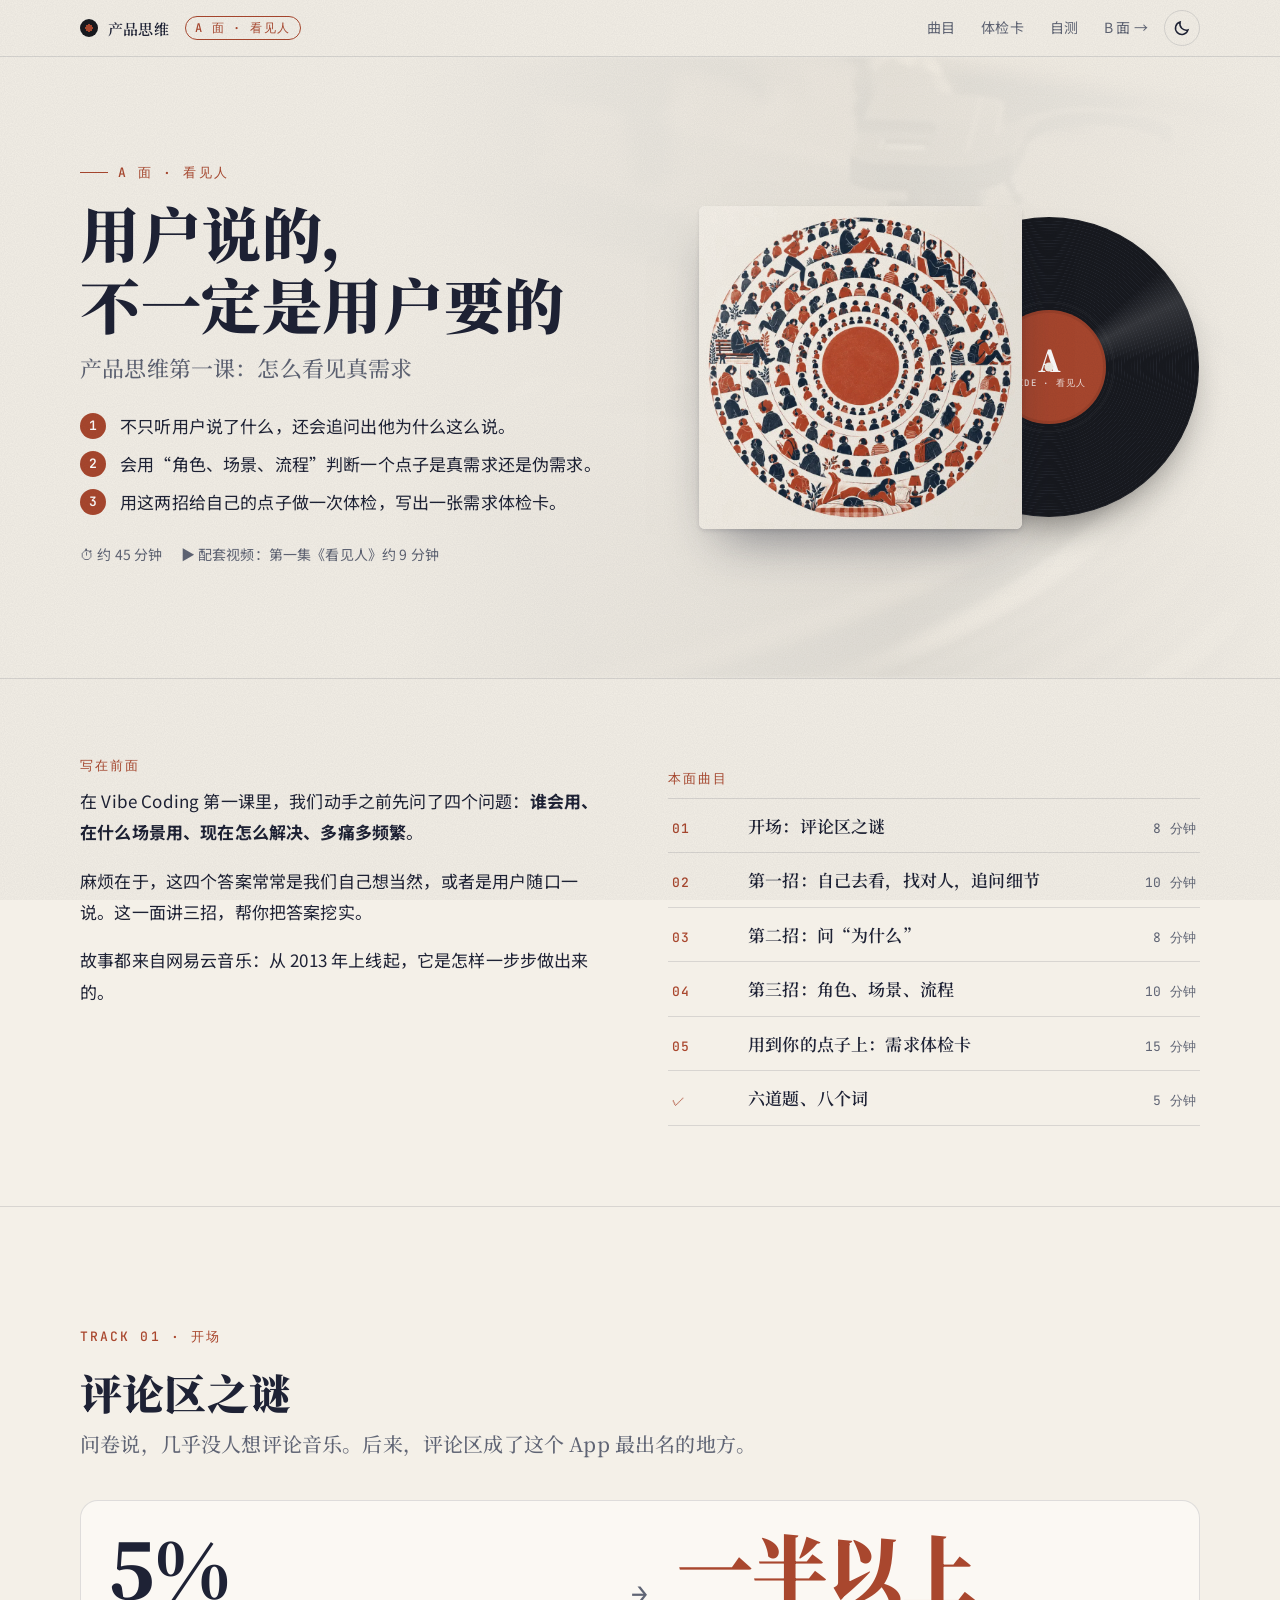
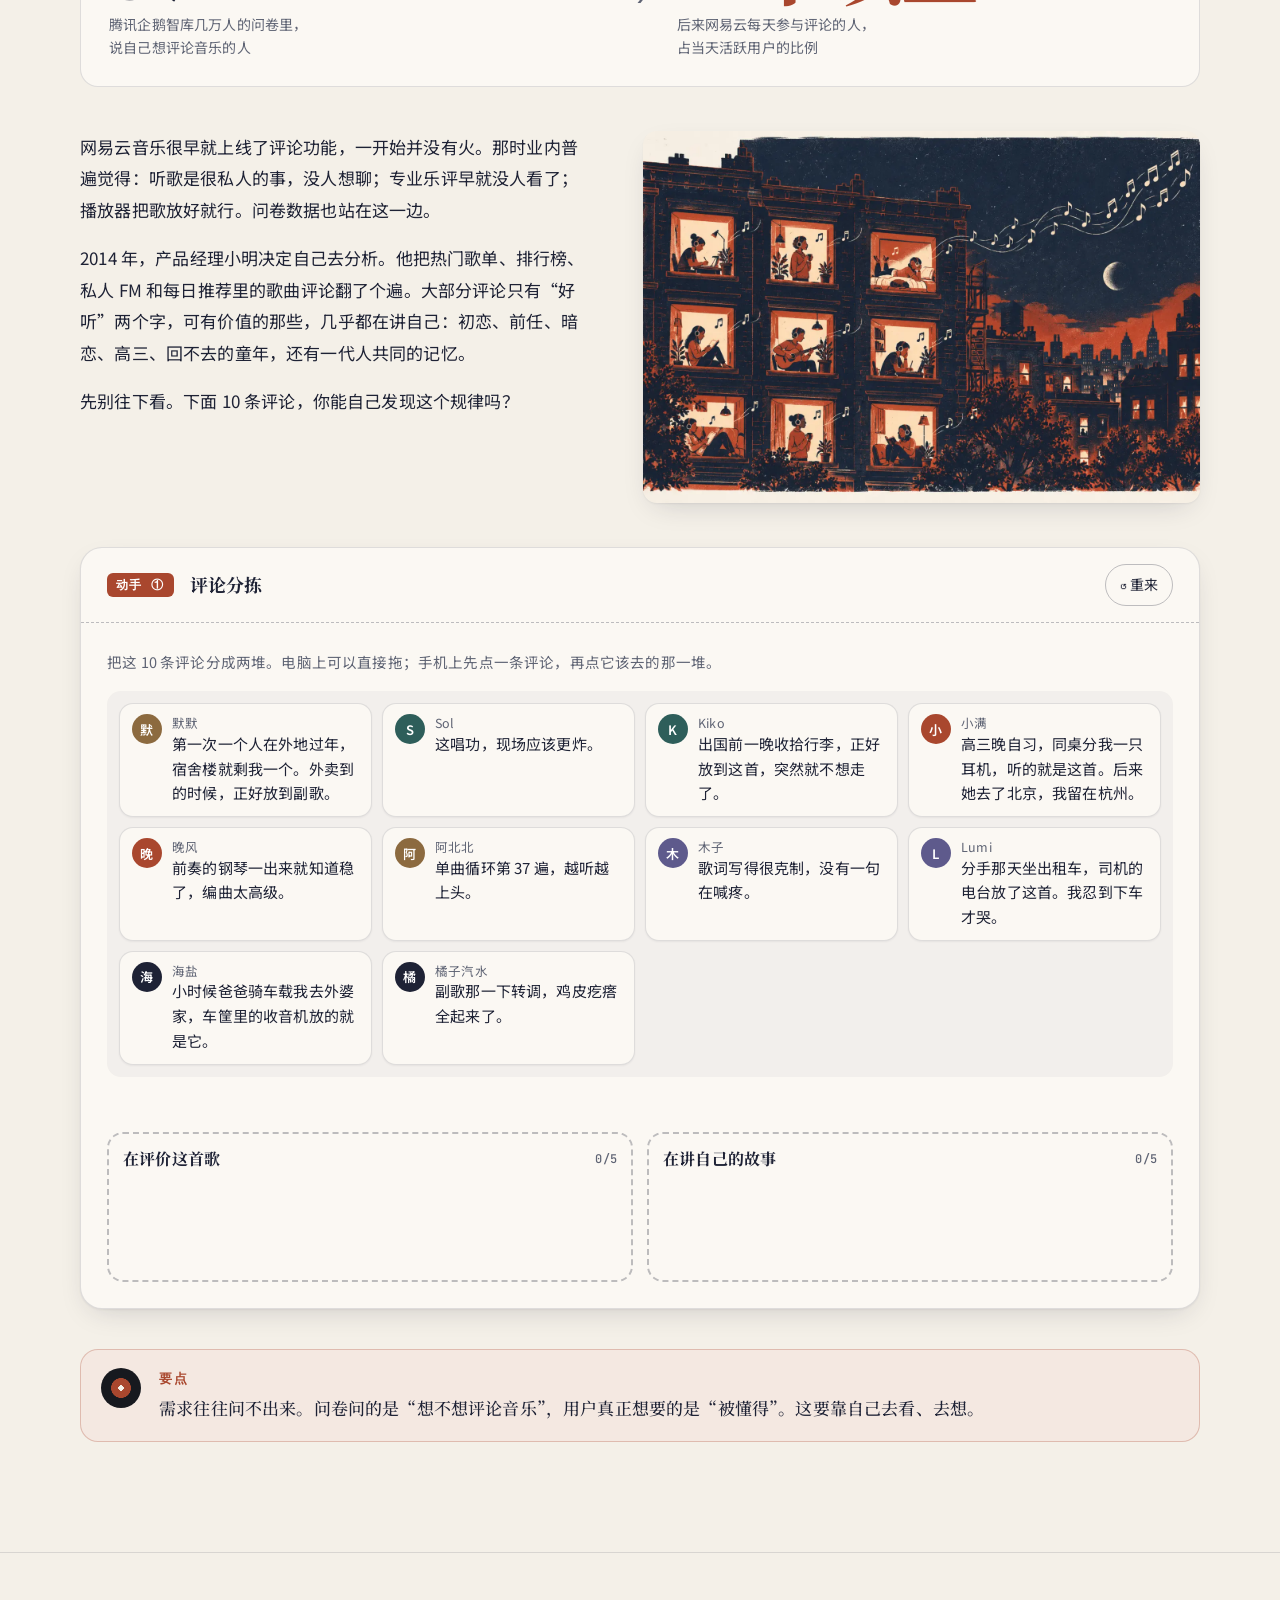
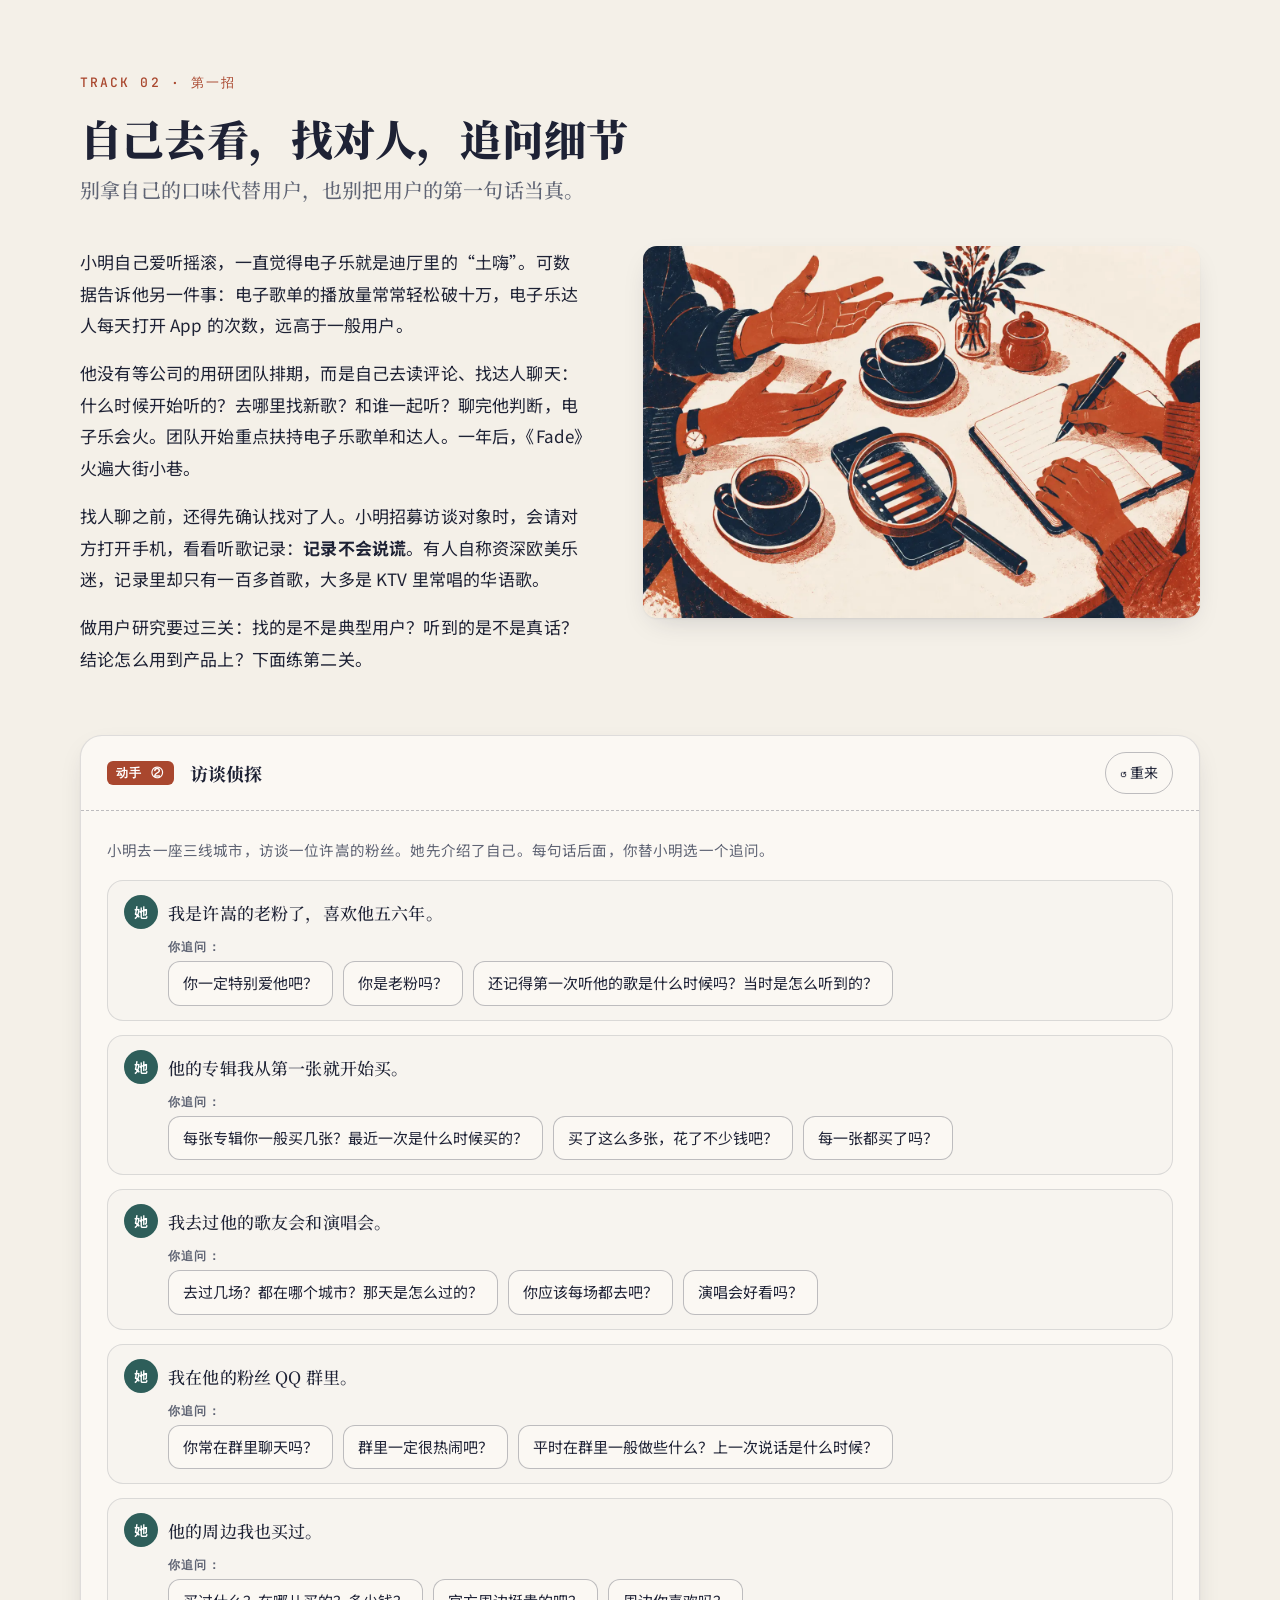
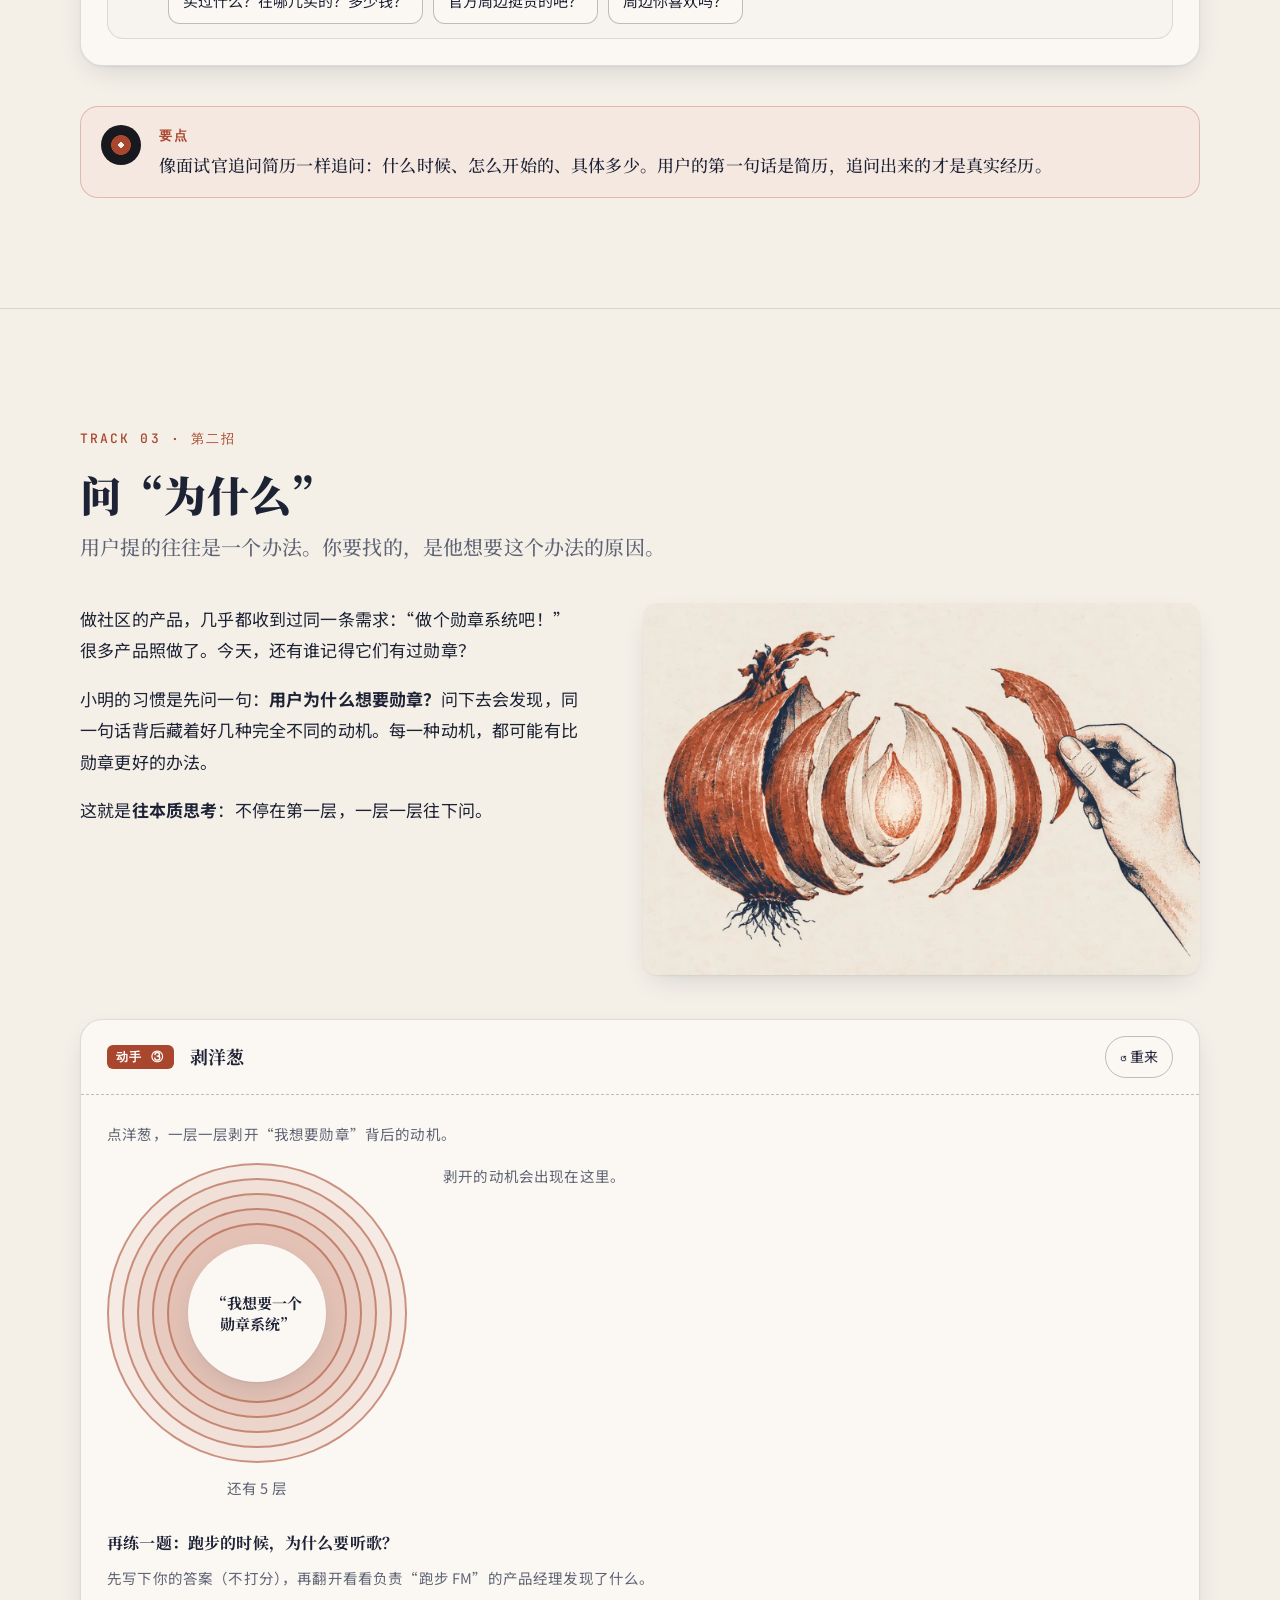
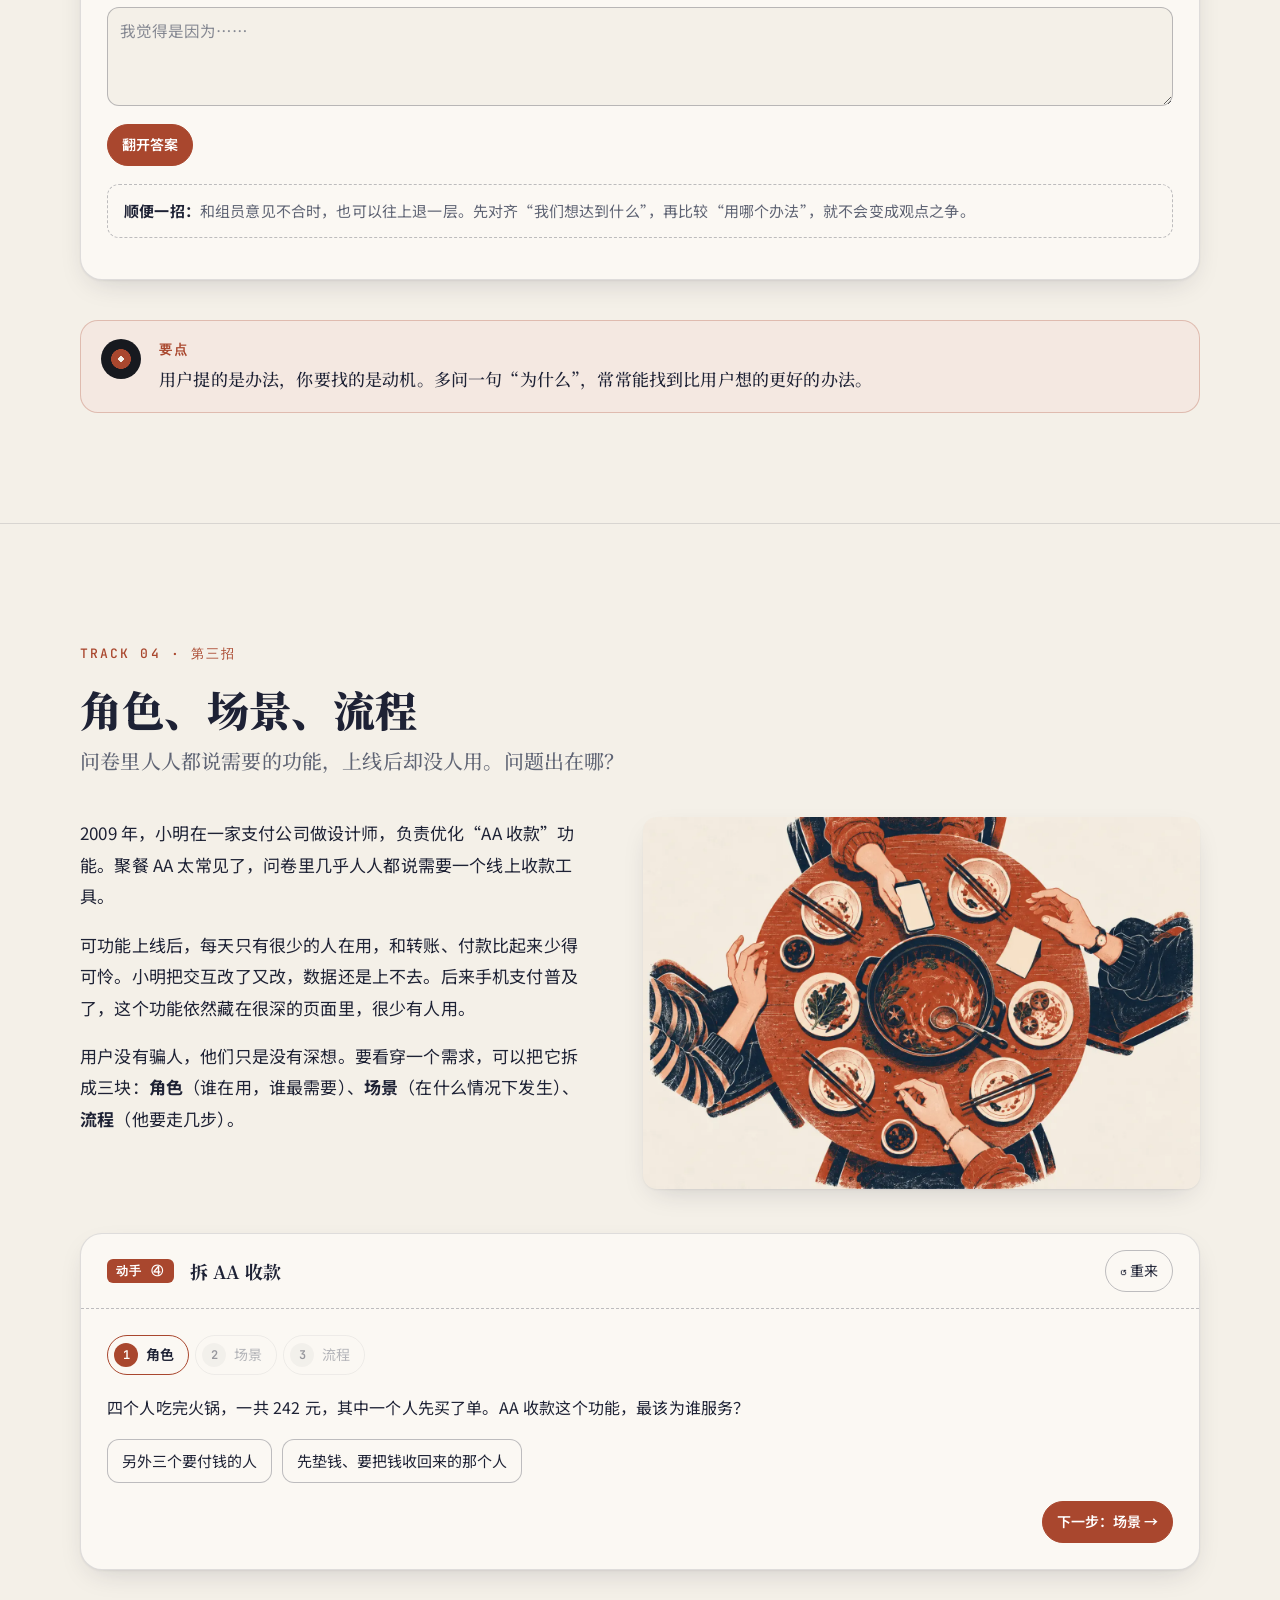
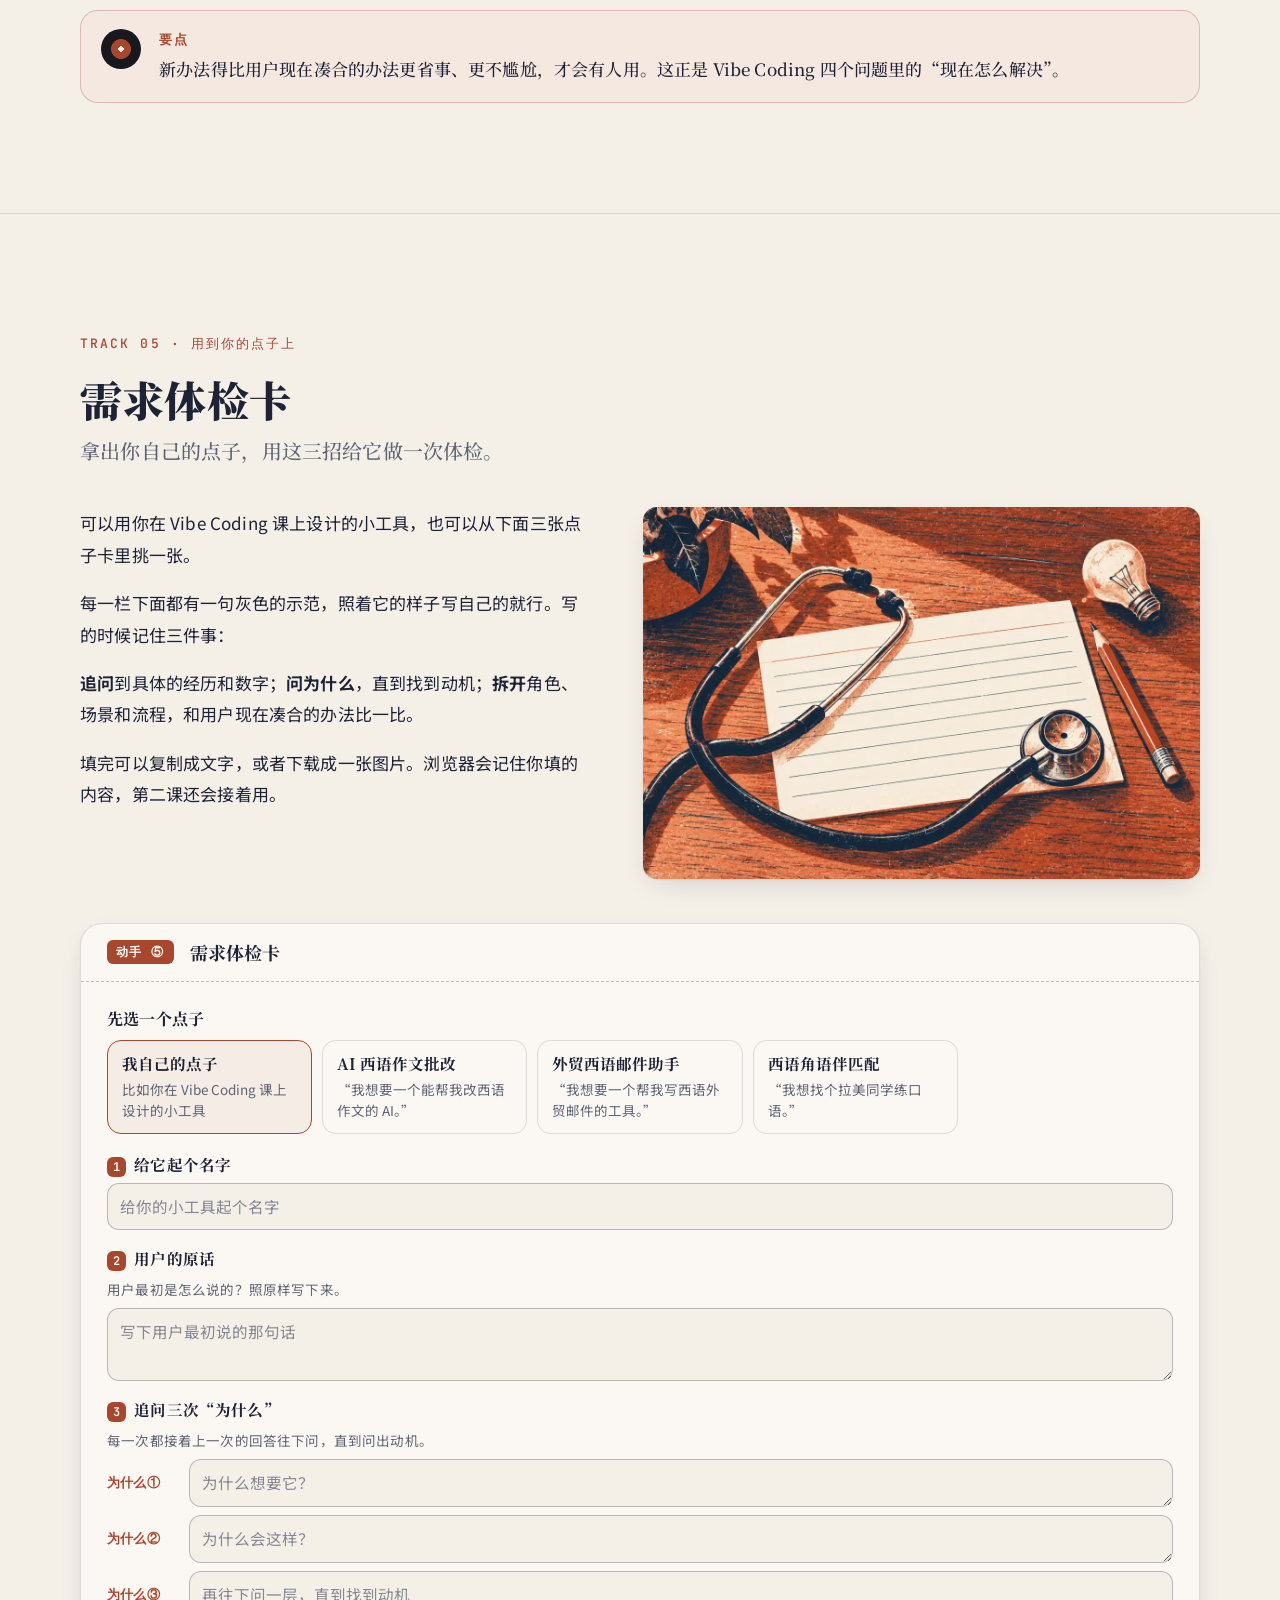
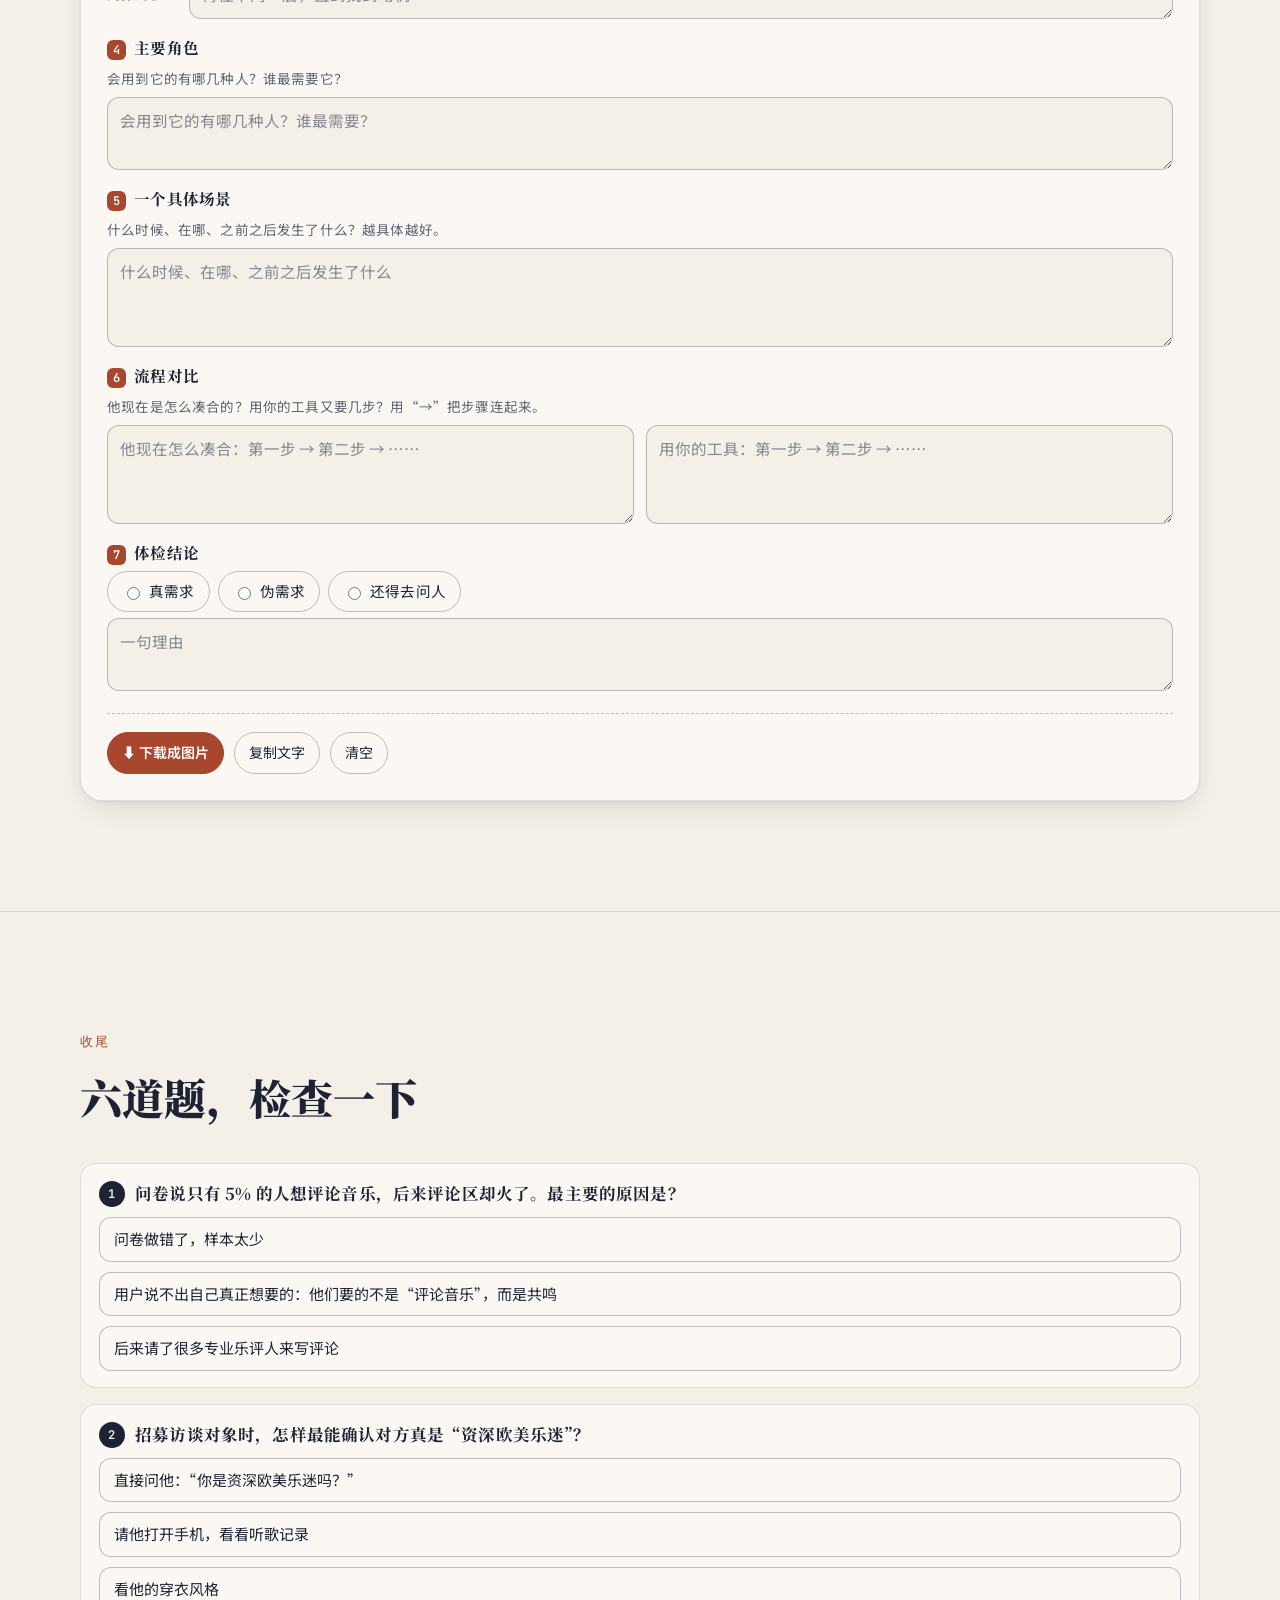
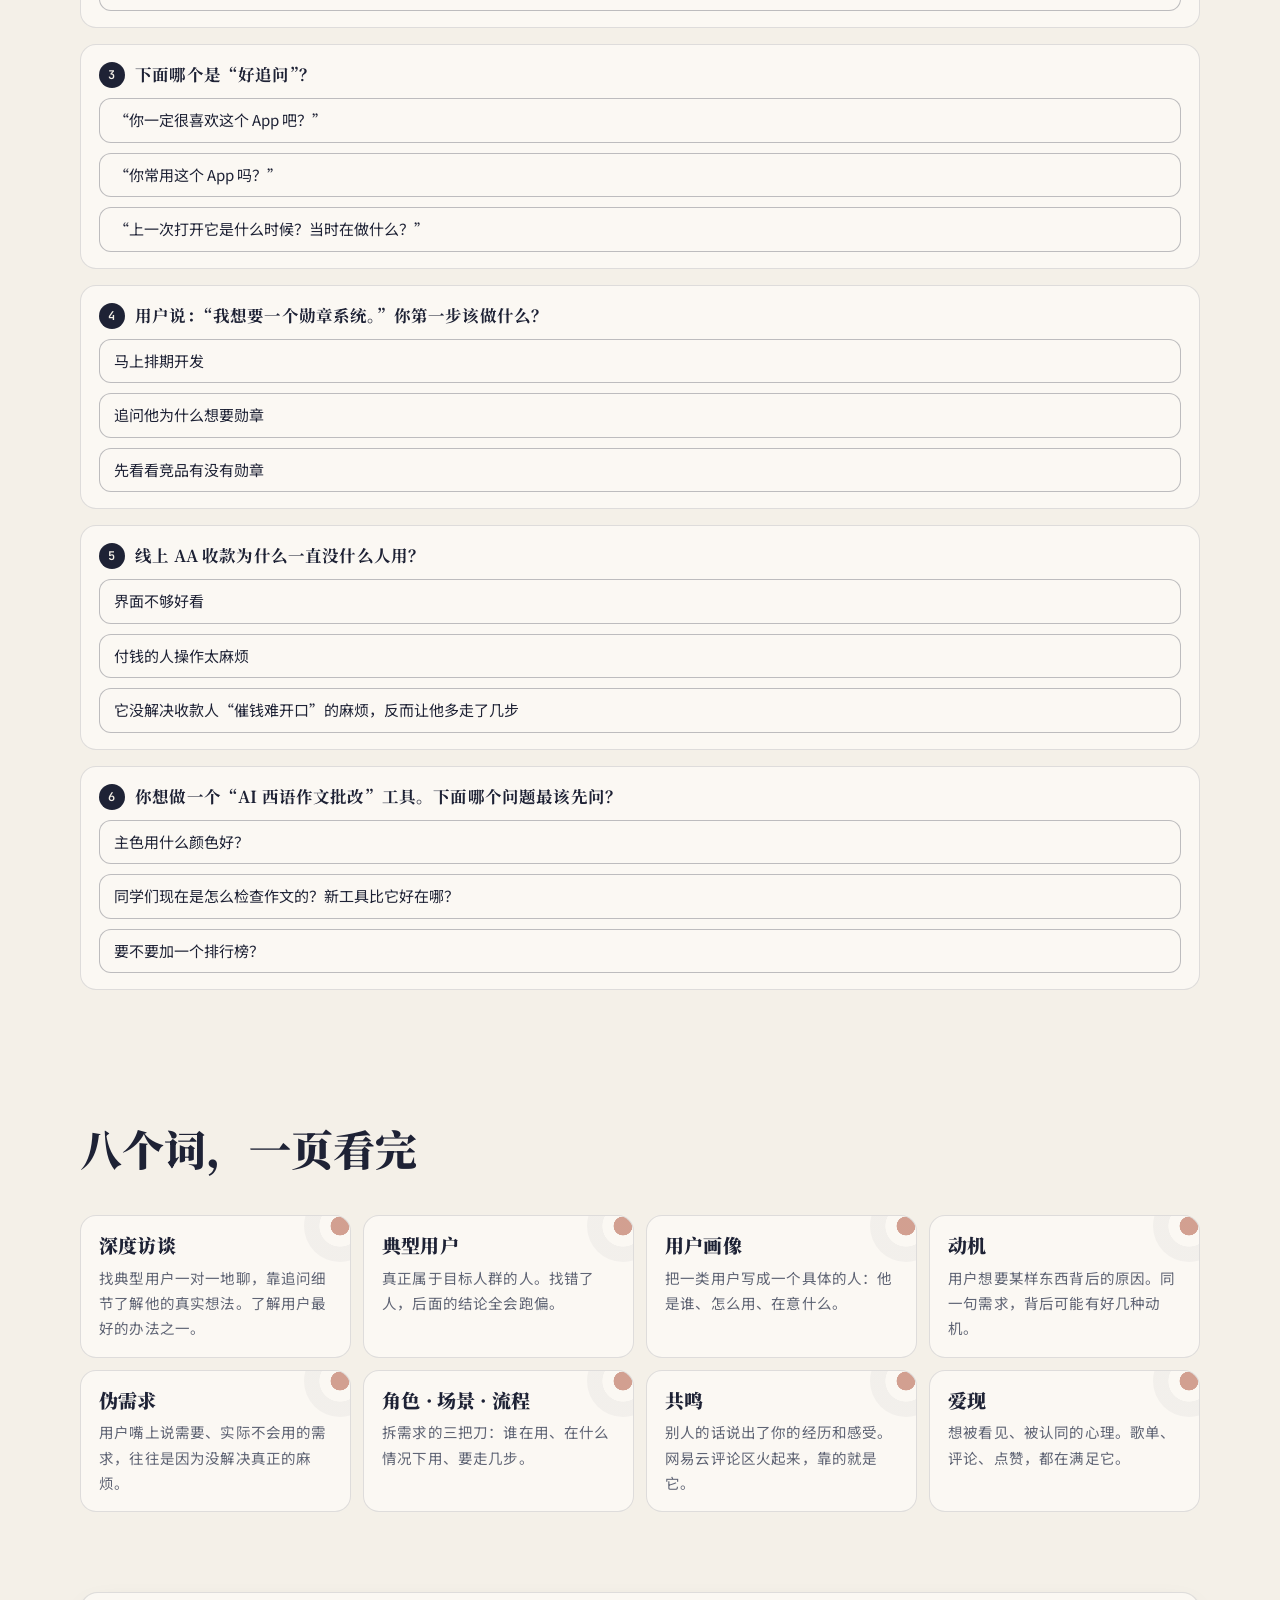
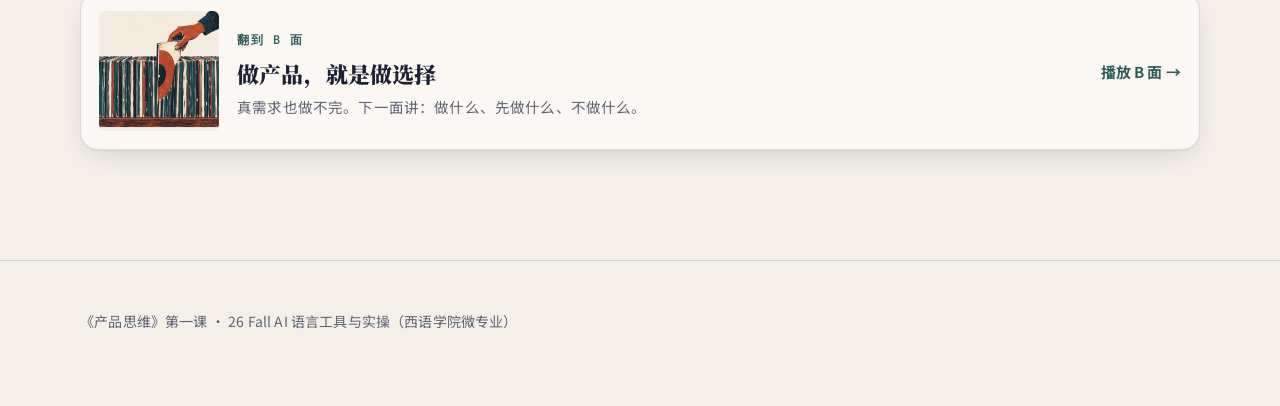
==== a-side/index.html @ 488fda7d "产品思维两节课互动网站：A 面看见人、B 面做选择 - 课程首页，两节课互相链接 - 第一课：评论分拣、访谈侦探、剥洋葱、拆 AA 收款、需求体检卡 - 第二课：你先做哪个、三个圈、只能留一个、做还是" ====
<!doctype html>
<html lang="zh-CN">
<head>
<meta charset="utf-8">
<meta name="viewport" content="width=device-width, initial-scale=1">
<title>看见人 · 产品思维 A 面</title>
<meta name="description" content="产品思维第一课：用户说的，不一定是用户要的。用网易云音乐的故事，学会怎么看见真需求。">
<script>
  try { var t = JSON.parse(localStorage.getItem("pt.theme")); if (t === "dark" || t === "light") document.documentElement.dataset.theme = t; } catch (e) {}
</script>
<link rel="preconnect" href="https://fonts.googleapis.com">
<link rel="preconnect" href="https://fonts.gstatic.com" crossorigin>
<link rel="stylesheet" href="https://fonts.googleapis.com/css2?family=JetBrains+Mono:wght@500;600&family=Noto+Sans+SC:wght@400;500;700&family=Noto+Serif+SC:wght@600;700;900&display=swap">
<link rel="stylesheet" href="../assets/course.css">
<link rel="icon" href="data:image/svg+xml,%3Csvg xmlns='http://www.w3.org/2000/svg' viewBox='0 0 32 32'%3E%3Ccircle cx='16' cy='16' r='15' fill='%2317191F'/%3E%3Ccircle cx='16' cy='16' r='6' fill='%23A9472E'/%3E%3Ccircle cx='16' cy='16' r='1.4' fill='%23F4F0E8'/%3E%3C/svg%3E">
</head>
<body data-side="a">

<header class="topbar">
  <div class="wrap">
    <a class="brand" href="../"><span class="dot" aria-hidden="true"></span>产品思维</a>
    <span class="side-tag">A 面 · 看见人</span>
    <nav aria-label="页面导航">
      <a class="hide-sm" href="#tracks">曲目</a>
      <a class="hide-sm" href="#t05">体检卡</a>
      <a class="hide-sm" href="#check">自测</a>
      <a class="hide-sm" href="../b-side/">B 面 →</a>
      <button class="icon-btn" type="button" data-theme-toggle aria-label="切换深浅色"></button>
    </nav>
  </div>
  <div class="progress" aria-hidden="true"></div>
</header>

<main id="top">

  <section class="hero">
    <div class="hero-bg" aria-hidden="true">
      <video muted loop playsinline preload="none" poster="../assets/loop/vinyl-poster.webp" data-src="../assets/loop/vinyl.mp4"></video>
    </div>
    <div class="wrap">
      <div>
        <p class="eyebrow">A 面 · 看见人</p>
        <h1>用户说的，<br>不一定是用户要的</h1>
        <p class="sub">产品思维第一课：怎么看见真需求</p>
        <ol class="goals" aria-label="学完能做到">
          <li>不只听用户说了什么，还会追问出他为什么这么说。</li>
          <li>会用“角色、场景、流程”判断一个点子是真需求还是伪需求。</li>
          <li>用这两招给自己的点子做一次体检，写出一张需求体检卡。</li>
        </ol>
        <p class="meta">
          <span>⏱ 约 45 分钟</span>
          <span>▶ 配套视频：第一集《看见人》约 9 分钟</span>
        </p>
      </div>
      <div class="record" role="img" aria-label="唱片封套：一张由许多戴耳机的听众组成的唱片">
        <div class="sleeve"><img src="../assets/img/a-cover.webp" alt="" width="900" height="900"></div>
        <div class="disc" aria-hidden="true">
          <div class="disc-spin"><div class="label"><span><b>A</b><small>SIDE · 看见人</small></span></div></div>
          <div class="hole"></div>
        </div>
      </div>
    </div>
  </section>

  <section class="track intro" id="tracks">
    <div class="wrap">
      <div class="intro-grid">
        <div class="prose fx">
          <p class="track-no">写在前面</p>
          <p>在 Vibe Coding 第一课里，我们动手之前先问了四个问题：<strong>谁会用、在什么场景用、现在怎么解决、多痛多频繁</strong>。</p>
          <p>麻烦在于，这四个答案常常是我们自己想当然，或者是用户随口一说。这一面讲三招，帮你把答案挖实。</p>
          <p>故事都来自网易云音乐：从 2013 年上线起，它是怎样一步步做出来的。</p>
        </div>
        <div class="fx">
          <p class="track-no">本面曲目</p>
          <ol class="tracklist">
            <li><a href="#t01"><span class="no">01</span><span class="t">开场：评论区之谜</span><span class="d">8 分钟</span></a></li>
            <li><a href="#t02"><span class="no">02</span><span class="t">第一招：自己去看，找对人，追问细节</span><span class="d">10 分钟</span></a></li>
            <li><a href="#t03"><span class="no">03</span><span class="t">第二招：问“为什么”</span><span class="d">8 分钟</span></a></li>
            <li><a href="#t04"><span class="no">04</span><span class="t">第三招：角色、场景、流程</span><span class="d">10 分钟</span></a></li>
            <li><a href="#t05"><span class="no">05</span><span class="t">用到你的点子上：需求体检卡</span><span class="d">15 分钟</span></a></li>
            <li><a href="#check"><span class="no">✓</span><span class="t">六道题、八个词</span><span class="d">5 分钟</span></a></li>
          </ol>
        </div>
      </div>
    </div>
  </section>

  <section class="track" id="t01">
    <div class="wrap">
      <header class="track-head fx">
        <p class="track-no">TRACK 01 · 开场</p>
        <h2>评论区之谜</h2>
        <p class="lede">问卷说，几乎没人想评论音乐。后来，评论区成了这个 App 最出名的地方。</p>
      </header>

      <div class="stats fx" role="group" aria-label="两个数字的对比">
        <div class="stat"><b>5%</b><span>腾讯企鹅智库几万人的问卷里，<br>说自己想评论音乐的人</span></div>
        <div class="arrow" aria-hidden="true">→</div>
        <div class="stat hi"><b>一半以上</b><span>后来网易云每天参与评论的人，<br>占当天活跃用户的比例</span></div>
      </div>

      <div class="story">
        <div class="prose fx">
          <p>网易云音乐很早就上线了评论功能，一开始并没有火。那时业内普遍觉得：听歌是很私人的事，没人想聊；专业乐评早就没人看了；播放器把歌放好就行。问卷数据也站在这一边。</p>
          <p>2014 年，产品经理小明决定自己去分析。他把热门歌单、排行榜、私人 FM 和每日推荐里的歌曲评论翻了个遍。大部分评论只有“好听”两个字，可有价值的那些，几乎都在讲自己：初恋、前任、暗恋、高三、回不去的童年，还有一代人共同的记忆。</p>
          <p>先别往下看。下面 10 条评论，你能自己发现这个规律吗？</p>
        </div>
        <figure class="fx">
          <img src="../assets/img/a-t01.webp" alt="插画：夜里的一栋楼，每扇亮着的窗里都有一个戴耳机的人，音符从窗口飘出，在夜空里汇成一条河" width="1400" height="933" loading="lazy">
        </figure>
      </div>

      <div class="lab fx" id="lab1">
        <div class="lab-head">
          <span class="lab-tag">动手 ①</span>
          <span class="lab-title">评论分拣</span>
          <span class="spacer"></span>
          <button class="btn" type="button" id="lab1-reset">↺ 重来</button>
        </div>
        <div class="lab-body">
          <p class="lab-hint">把这 10 条评论分成两堆。电脑上可以直接拖；手机上先点一条评论，再点它该去的那一堆。</p>
          <div id="sorter1"></div>
          <div class="reveal" id="reveal1" aria-live="polite">
            <h4>讲自己的那一堆，就是共鸣</h4>
            <p>写这些评论的人，不是在评价这首歌，而是借一首歌说自己的事。读到的人如果有同样的记忆，就会被打动。小明把这叫作<strong>共鸣</strong>：用户要的不是“评论音乐”，而是找到有同样记忆的人。</p>
            <p>于是团队很快加了一个很简单的功能：<strong>给评论点赞</strong>。读到心里去的人点一下，写的人马上知道有人懂他。共鸣有了出口，评论区像滚雪球一样火了起来。</p>
          </div>
        </div>
      </div>

      <aside class="takeaway fx">
        <div>
          <h3>要点</h3>
          <p>需求往往问不出来。问卷问的是“想不想评论音乐”，用户真正想要的是“被懂得”。这要靠自己去看、去想。</p>
        </div>
      </aside>
    </div>
  </section>

  <section class="track" id="t02">
    <div class="wrap">
      <header class="track-head fx">
        <p class="track-no">TRACK 02 · 第一招</p>
        <h2>自己去看，找对人，追问细节</h2>
        <p class="lede">别拿自己的口味代替用户，也别把用户的第一句话当真。</p>
      </header>

      <div class="story">
        <div class="prose fx">
          <p>小明自己爱听摇滚，一直觉得电子乐就是迪厅里的“土嗨”。可数据告诉他另一件事：电子歌单的播放量常常轻松破十万，电子乐达人每天打开 App 的次数，远高于一般用户。</p>
          <p>他没有等公司的用研团队排期，而是自己去读评论、找达人聊天：什么时候开始听的？去哪里找新歌？和谁一起听？聊完他判断，电子乐会火。团队开始重点扶持电子乐歌单和达人。一年后，《Fade》火遍大街小巷。</p>
          <p>找人聊之前，还得先确认找对了人。小明招募访谈对象时，会请对方打开手机，看看听歌记录：<strong>记录不会说谎</strong>。有人自称资深欧美乐迷，记录里却只有一百多首歌，大多是 KTV 里常唱的华语歌。</p>
          <p>做用户研究要过三关：找的是不是典型用户？听到的是不是真话？结论怎么用到产品上？下面练第二关。</p>
        </div>
        <figure class="fx">
          <img src="../assets/img/a-t02.webp" alt="插画：咖啡桌上的一次访谈，一个人边说边比划，另一个人在本子上记录，一把放大镜压在一部手机上" width="1400" height="933" loading="lazy">
        </figure>
      </div>

      <div class="lab fx" id="lab2">
        <div class="lab-head">
          <span class="lab-tag">动手 ②</span>
          <span class="lab-title">访谈侦探</span>
          <span class="spacer"></span>
          <button class="btn" type="button" id="lab2-reset">↺ 重来</button>
        </div>
        <div class="lab-body">
          <p class="lab-hint">小明去一座三线城市，访谈一位许嵩的粉丝。她先介绍了自己。每句话后面，你替小明选一个追问。</p>
          <div class="claims" id="claims"></div>
          <div class="reveal" id="reveal2" aria-live="polite">
            <h4>喜欢多年，但不是狂热粉</h4>
            <div class="compare" id="compare"></div>
            <p style="margin-top:14px">在三线城市，接触偶像和核心粉丝圈的机会少，追星更多是一个人的事，还没形成一群人的狂热。如果小明只听她的第一句话，就会把产品做给一个并不存在的“狂热粉”。</p>
          </div>
        </div>
      </div>

      <aside class="takeaway fx">
        <div>
          <h3>要点</h3>
          <p>像面试官追问简历一样追问：什么时候、怎么开始的、具体多少。用户的第一句话是简历，追问出来的才是真实经历。</p>
        </div>
      </aside>
    </div>
  </section>

  <section class="track" id="t03">
    <div class="wrap">
      <header class="track-head fx">
        <p class="track-no">TRACK 03 · 第二招</p>
        <h2>问“为什么”</h2>
        <p class="lede">用户提的往往是一个办法。你要找的，是他想要这个办法的原因。</p>
      </header>

      <div class="story">
        <div class="prose fx">
          <p>做社区的产品，几乎都收到过同一条需求：“做个勋章系统吧！”很多产品照做了。今天，还有谁记得它们有过勋章？</p>
          <p>小明的习惯是先问一句：<strong>用户为什么想要勋章？</strong>问下去会发现，同一句话背后藏着好几种完全不同的动机。每一种动机，都可能有比勋章更好的办法。</p>
          <p>这就是<strong>往本质思考</strong>：不停在第一层，一层一层往下问。</p>
        </div>
        <figure class="fx">
          <img src="../assets/img/a-t03.webp" alt="插画：一颗切开的洋葱，一层层分开，中心有一个发光的芯，一只手举着剥下的一层" width="1400" height="933" loading="lazy">
        </figure>
      </div>

      <div class="lab fx" id="lab3">
        <div class="lab-head">
          <span class="lab-tag">动手 ③</span>
          <span class="lab-title">剥洋葱</span>
          <span class="spacer"></span>
          <button class="btn" type="button" id="lab3-reset">↺ 重来</button>
        </div>
        <div class="lab-body">
          <p class="lab-hint">点洋葱，一层一层剥开“我想要勋章”背后的动机。</p>
          <div class="onion-lab">
            <div>
              <button class="onion" type="button" id="onion" aria-label="剥开一层">
                <span class="ring" style="width:100%;height:100%"></span>
                <span class="ring" style="width:90%;height:90%"></span>
                <span class="ring" style="width:80%;height:80%"></span>
                <span class="ring" style="width:70%;height:70%"></span>
                <span class="ring" style="width:60%;height:60%"></span>
                <span class="core">“我想要一个<br>勋章系统”</span>
              </button>
              <div class="onion-cta"><span class="lab-hint" id="onion-left" style="margin:0">还有 5 层</span></div>
            </div>
            <div>
              <ol class="motives" id="motives"><li class="empty" style="display:block;border:0;background:none;padding:0;animation:none">剥开的动机会出现在这里。</li></ol>
              <div class="ask-row" id="ask3">
                <p>五层都剥开了。那，还要做勋章吗？</p>
                <div class="choices">
                  <button class="choice" type="button" data-v="yes">要做</button>
                  <button class="choice" type="button" data-v="no">不一定</button>
                </div>
              </div>
            </div>
          </div>
          <div class="reveal" id="reveal3" aria-live="polite">
            <h4 id="reveal3-h"></h4>
            <p>这五种动机，都能用别的办法满足：想被看见，粉丝数和被推荐更管用；想重新找回动力，就给新的目标和玩法。</p>
            <p>而且勋章的新鲜感消退得特别快。粉丝从 1000 涨到 10000、等级从 1 升到 10，那种成就感，勋章比不上。不断设计新勋章，人力成本高，热闹一阵就过去了，攒不下长期的东西。所以小明的结论是：<strong>勋章是鸡肋</strong>。</p>
          </div>

          <h4 class="sub-h" style="margin-top:30px">再练一题：跑步的时候，为什么要听歌？</h4>
          <p class="lab-hint">先写下你的答案（不打分），再翻开看看负责“跑步 FM”的产品经理发现了什么。</p>
          <textarea id="run-guess" rows="3" placeholder="我觉得是因为……"></textarea>
          <div style="margin-top:10px"><button class="btn primary" type="button" id="run-open">翻开答案</button></div>
          <div class="reveal" id="reveal3b" aria-live="polite">
            <h4>不只是背景音乐</h4>
            <p>他访谈了一批爱跑步的人，发现两层原因。第一，音乐能把注意力从“好累，还有多远”上移开，让人跑得更久。第二，节奏强的音乐能带着脚步走：步子慢下来时把你拉回节奏，步子稳了还能带你跑快一点。</p>
            <div class="beat" aria-hidden="true"><i></i><i></i><i></i><i></i><i></i><i></i><span>步频 ≈ 节拍</span></div>
            <p>所以跑步 FM 做成了按步频配歌。动机想清楚了，功能该怎么做也就清楚了。</p>
          </div>

          <p class="tip"><b>顺便一招：</b>和组员意见不合时，也可以往上退一层。先对齐“我们想达到什么”，再比较“用哪个办法”，就不会变成观点之争。</p>
        </div>
      </div>

      <aside class="takeaway fx">
        <div>
          <h3>要点</h3>
          <p>用户提的是办法，你要找的是动机。多问一句“为什么”，常常能找到比用户想的更好的办法。</p>
        </div>
      </aside>
    </div>
  </section>

  <section class="track" id="t04">
    <div class="wrap">
      <header class="track-head fx">
        <p class="track-no">TRACK 04 · 第三招</p>
        <h2>角色、场景、流程</h2>
        <p class="lede">问卷里人人都说需要的功能，上线后却没人用。问题出在哪？</p>
      </header>

      <div class="story">
        <div class="prose fx">
          <p>2009 年，小明在一家支付公司做设计师，负责优化“AA 收款”功能。聚餐 AA 太常见了，问卷里几乎人人都说需要一个线上收款工具。</p>
          <p>可功能上线后，每天只有很少的人在用，和转账、付款比起来少得可怜。小明把交互改了又改，数据还是上不去。后来手机支付普及了，这个功能依然藏在很深的页面里，很少有人用。</p>
          <p>用户没有骗人，他们只是没有深想。要看穿一个需求，可以把它拆成三块：<strong>角色</strong>（谁在用，谁最需要）、<strong>场景</strong>（在什么情况下发生）、<strong>流程</strong>（他要走几步）。</p>
        </div>
        <figure class="fx">
          <img src="../assets/img/a-t04.webp" alt="插画：俯视一张吃完火锅的圆桌，四副碗筷，桌上压着一张小票，一只手递出手机，其他人有点犹豫" width="1400" height="933" loading="lazy">
        </figure>
      </div>

      <div class="lab fx" id="lab4">
        <div class="lab-head">
          <span class="lab-tag">动手 ④</span>
          <span class="lab-title">拆 AA 收款</span>
          <span class="spacer"></span>
          <button class="btn" type="button" id="lab4-reset">↺ 重来</button>
        </div>
        <div class="lab-body">
          <div class="steps" role="tablist" aria-label="拆解步骤" id="aa-steps">
            <button role="tab" aria-controls="aa-p1" type="button"><span class="n">1</span>角色</button>
            <button role="tab" aria-controls="aa-p2" type="button" disabled><span class="n">2</span>场景</button>
            <button role="tab" aria-controls="aa-p3" type="button" disabled><span class="n">3</span>流程</button>
          </div>

          <div class="panel" id="aa-p1" role="tabpanel">
            <p class="lab-hint" style="color:var(--ink);font-size:16px">四个人吃完火锅，一共 242 元，其中一个人先买了单。AA 收款这个功能，最该为谁服务？</p>
            <div class="choices" id="aa-role">
              <button class="choice" type="button" data-v="payer">另外三个要付钱的人</button>
              <button class="choice" type="button" data-v="payee">先垫钱、要把钱收回来的那个人</button>
            </div>
            <div class="reveal" id="aa-role-why">
              <p>付钱的人只要点一下就行，没什么麻烦。真正头疼的是收钱的人：要算钱、要通知、要记着谁还没给。所以这个功能的主角是<strong>收款方</strong>。</p>
              <p style="margin-bottom:0">再细一点，收款方还分好几种。点开看看：</p>
              <div class="roles">
                <button class="role" type="button" aria-expanded="false"><b>四人聚餐</b><span>人少，钱好算，谁没给一眼就知道。这是最常见的 AA。</span></button>
                <button class="role" type="button" aria-expanded="false"><b>十人以上的聚会</b><span>谁给了、谁没给，很难记清楚。</span></button>
                <button class="role" type="button" aria-expanded="false"><b>收班费的班长</b><span>同一批人、定期收，最好有个固定模板。</span></button>
                <button class="role" type="button" aria-expanded="false"><b>球队的组织者</b><span>每次来的人和花的钱都不一样，最累的就是他。</span></button>
              </div>
            </div>
            <div class="panel-foot"><button class="btn primary" type="button" id="aa-next1" disabled>下一步：场景 →</button></div>
          </div>

          <div class="panel" id="aa-p2" role="tabpanel" hidden>
            <div class="scene">
              <div>
                <label for="aa-time" class="lab-hint" style="display:block;color:var(--ink);font-size:16px">拖动时间，看看收款方和付款方谁更“硬气”。</label>
                <input type="range" id="aa-time" min="0" max="4" step="1" value="0">
                <div class="ticks"><span>刚吃完</span><span>回到宿舍</span><span>第二天</span><span>三天后</span><span>一周后</span></div>
                <p class="caption" id="aa-caption" aria-live="polite"></p>
              </div>
              <div class="balance" aria-hidden="true">
                <svg viewBox="0 0 320 210" id="aa-balance">
                  <path d="M160 60 L160 186 M118 192 L202 192" stroke="currentColor" stroke-width="5" stroke-linecap="round" fill="none" opacity=".55"/>
                  <circle cx="160" cy="60" r="7" fill="currentColor" opacity=".7"/>
                  <line id="aa-beam" x1="60" y1="60" x2="260" y2="60" stroke="currentColor" stroke-width="5" stroke-linecap="round"/>
                  <g id="aa-panL">
                    <line x1="0" y1="0" x2="-26" y2="46" stroke="currentColor" stroke-width="1.5" opacity=".6"/>
                    <line x1="0" y1="0" x2="26" y2="46" stroke="currentColor" stroke-width="1.5" opacity=".6"/>
                    <path d="M-38 46 Q0 74 38 46 Z" fill="var(--accent)"/>
                    <text x="0" y="96" text-anchor="middle" font-size="15" font-weight="700" fill="currentColor">收款方</text>
                  </g>
                  <g id="aa-panR">
                    <line x1="0" y1="0" x2="-26" y2="46" stroke="currentColor" stroke-width="1.5" opacity=".6"/>
                    <line x1="0" y1="0" x2="26" y2="46" stroke="currentColor" stroke-width="1.5" opacity=".6"/>
                    <path d="M-38 46 Q0 74 38 46 Z" fill="currentColor" opacity=".75"/>
                    <text x="0" y="96" text-anchor="middle" font-size="15" font-weight="700" fill="currentColor">付款方</text>
                  </g>
                </svg>
              </div>
            </div>
            <div class="reveal" id="aa-scene-why">
              <p>2009 年的线上 AA 收款，恰好发生在“回到宿舍、打开电脑”之后。它把收钱这件事，从最好开口的饭桌上，搬到了最难开口的时候。</p>
            </div>
            <div class="panel-foot"><button class="btn primary" type="button" id="aa-next2" disabled>下一步：流程 →</button></div>
          </div>

          <div class="panel" id="aa-p3" role="tabpanel" hidden>
            <div style="display:flex;flex-wrap:wrap;align-items:center;gap:10px 16px">
              <span class="lab-hint" style="margin:0;color:var(--ink);font-size:16px">站在收款方的角度，数一数要走几步。</span>
              <div class="seg" role="group" aria-label="选择年代">
                <button type="button" data-era="2009" aria-pressed="true">2009 年网页版</button>
                <button type="button" data-era="now" aria-pressed="false">手机支付以后</button>
              </div>
            </div>
            <div class="flows">
              <div class="flow" id="aa-flowA"><h5>用 AA 收款功能<span class="cnt"></span></h5><ol></ol></div>
              <div class="flow win" id="aa-flowB"><h5>直接在群里说一声<span class="cnt"></span></h5><ol></ol></div>
            </div>
            <p class="lab-hint" style="margin-top:10px">红色的步骤，是收款方最犯难的地方。</p>
            <div class="reveal show" id="aa-verdict">
              <h4>结论：对收款方来说，这是伪需求</h4>
              <p>线上 AA 收款没有解决最难的那件事：不好意思催钱。它反而让收款方多走了好几步。用户在问卷里说“需要”，是因为没有深想。</p>
            </div>
          </div>
        </div>
      </div>

      <aside class="takeaway fx">
        <div>
          <h3>要点</h3>
          <p>新办法得比用户现在凑合的办法更省事、更不尴尬，才会有人用。这正是 Vibe Coding 四个问题里的“现在怎么解决”。</p>
        </div>
      </aside>
    </div>
  </section>

  <section class="track" id="t05">
    <div class="wrap">
      <header class="track-head fx">
        <p class="track-no">TRACK 05 · 用到你的点子上</p>
        <h2>需求体检卡</h2>
        <p class="lede">拿出你自己的点子，用这三招给它做一次体检。</p>
      </header>

      <div class="story">
        <div class="prose fx">
          <p>可以用你在 Vibe Coding 课上设计的小工具，也可以从下面三张点子卡里挑一张。</p>
          <p>每一栏下面都有一句灰色的示范，照着它的样子写自己的就行。写的时候记住三件事：</p>
          <p><strong>追问</strong>到具体的经历和数字；<strong>问为什么</strong>，直到找到动机；<strong>拆开</strong>角色、场景和流程，和用户现在凑合的办法比一比。</p>
          <p>填完可以复制成文字，或者下载成一张图片。浏览器会记住你填的内容，第二课还会接着用。</p>
        </div>
        <figure class="fx">
          <img src="../assets/img/a-t05.webp" alt="插画：一副听诊器搭在一张空白的横线卡片上，旁边有一支铅笔和一个灯泡" width="1200" height="800" loading="lazy">
        </figure>
      </div>

      <div class="lab fx" id="lab5">
        <div class="lab-head">
          <span class="lab-tag">动手 ⑤</span>
          <span class="lab-title">需求体检卡</span>
        </div>
        <div class="lab-body">
          <h4 class="sub-h">先选一个点子</h4>
          <div class="ideas" id="ideas" role="group" aria-label="选择点子"></div>
          <div class="form" id="card-form">
            <div class="field">
              <label for="f-name">给它起个名字</label>
              <input type="text" id="f-name" data-k="name">
            </div>
            <div class="field">
              <label for="f-said">用户的原话</label>
              <p class="help">用户最初是怎么说的？照原样写下来。</p>
              <textarea id="f-said" data-k="said" rows="2"></textarea>
            </div>
            <div class="field">
              <span class="lbl">追问三次“为什么”</span>
              <p class="help">每一次都接着上一次的回答往下问，直到问出动机。</p>
              <div class="whys">
                <div class="why"><span>为什么①</span><textarea data-k="why1" rows="1" aria-label="第一次追问"></textarea></div>
                <div class="why"><span>为什么②</span><textarea data-k="why2" rows="1" aria-label="第二次追问"></textarea></div>
                <div class="why"><span>为什么③</span><textarea data-k="why3" rows="1" aria-label="第三次追问"></textarea></div>
              </div>
            </div>
            <div class="field">
              <label for="f-role">主要角色</label>
              <p class="help">会用到它的有哪几种人？谁最需要它？</p>
              <textarea id="f-role" data-k="role" rows="2"></textarea>
            </div>
            <div class="field">
              <label for="f-scene">一个具体场景</label>
              <p class="help">什么时候、在哪、之前之后发生了什么？越具体越好。</p>
              <textarea id="f-scene" data-k="scene" rows="3"></textarea>
            </div>
            <div class="field">
              <span class="lbl">流程对比</span>
              <p class="help">他现在是怎么凑合的？用你的工具又要几步？用“→”把步骤连起来。</p>
              <div class="two">
                <textarea data-k="now" rows="3" aria-label="现在怎么凑合"></textarea>
                <textarea data-k="mine" rows="3" aria-label="用你的工具"></textarea>
              </div>
            </div>
            <div class="field">
              <span class="lbl">体检结论</span>
              <div class="verdicts" role="radiogroup" aria-label="体检结论">
                <label><input type="radio" name="verdict" value="真需求">真需求</label>
                <label><input type="radio" name="verdict" value="伪需求">伪需求</label>
                <label><input type="radio" name="verdict" value="还得去问人">还得去问人</label>
              </div>
              <textarea data-k="reason" rows="2" aria-label="一句理由"></textarea>
            </div>
          </div>
          <div class="actions">
            <button class="btn primary" type="button" id="card-png">⬇ 下载成图片</button>
            <button class="btn" type="button" id="card-copy">复制文字</button>
            <button class="btn" type="button" id="card-clear">清空</button>
            <span class="saved" id="card-saved" aria-live="polite"></span>
          </div>
        </div>
      </div>
    </div>
  </section>

  <section class="track" id="check">
    <div class="wrap">
      <header class="track-head fx">
        <p class="track-no">收尾</p>
        <h2>六道题，检查一下</h2>
      </header>
      <div id="quiz" class="fx"></div>

      <header class="track-head fx" style="margin-top:clamp(48px,7vw,80px)">
        <h2>八个词，一页看完</h2>
      </header>
      <dl class="glossary fx">
        <div class="term"><dt>深度访谈</dt><dd>找典型用户一对一地聊，靠追问细节了解他的真实想法。了解用户最好的办法之一。</dd></div>
        <div class="term"><dt>典型用户</dt><dd>真正属于目标人群的人。找错了人，后面的结论全会跑偏。</dd></div>
        <div class="term"><dt>用户画像</dt><dd>把一类用户写成一个具体的人：他是谁、怎么用、在意什么。</dd></div>
        <div class="term"><dt>动机</dt><dd>用户想要某样东西背后的原因。同一句需求，背后可能有好几种动机。</dd></div>
        <div class="term"><dt>伪需求</dt><dd>用户嘴上说需要、实际不会用的需求，往往是因为没解决真正的麻烦。</dd></div>
        <div class="term"><dt>角色 · 场景 · 流程</dt><dd>拆需求的三把刀：谁在用、在什么情况下用、要走几步。</dd></div>
        <div class="term"><dt>共鸣</dt><dd>别人的话说出了你的经历和感受。网易云评论区火起来，靠的就是它。</dd></div>
        <div class="term"><dt>爱现</dt><dd>想被看见、被认同的心理。歌单、评论、点赞，都在满足它。</dd></div>
      </dl>

      <div style="margin-top:clamp(48px,7vw,80px)" class="fx">
        <a class="next-side" href="../b-side/" style="--accent:var(--teal)">
          <img src="../assets/img/b-cover.webp" alt="" width="120" height="120">
          <div><span class="k">翻到 B 面</span><b>做产品，就是做选择</b><span>真需求也做不完。下一面讲：做什么、先做什么、不做什么。</span></div>
          <span class="go">播放 B 面 →</span>
        </a>
      </div>
    </div>
  </section>

</main>

<footer class="foot">
  <div class="wrap">
    <p>《产品思维》第一课 · 26 Fall AI 语言工具与实操（西语学院微专业）</p>
  </div>
</footer>

<script src="../assets/course.js"></script>
<script src="labs.js"></script>
</body>
</html>
---- assets/course.css ----
/* 产品思维 · 两课共用样式 */

:root {
  --paper: #F4F0E8;
  --card: #FBF8F3;
  --ink: #1E2235;
  --muted: #5F6474;
  --line: rgba(30, 34, 53, .13);
  --line-strong: rgba(30, 34, 53, .28);
  --shadow: 0 1px 2px rgba(30, 34, 53, .06), 0 10px 30px -12px rgba(30, 34, 53, .22);
  --red: #A9472E;
  --teal: #2E5E5A;
  --accent: var(--red);
  --accent-ink: #fff;
  --ok: #3E7A4F;
  --vinyl: #17191F;
  --groove: rgba(255, 255, 255, .07);
  --serif: "Noto Serif SC", "Songti SC", "STSong", "SimSun", serif;
  --sans: "Noto Sans SC", "PingFang SC", "Hiragino Sans GB", "Microsoft YaHei", sans-serif;
  --mono: "JetBrains Mono", "SF Mono", Menlo, Consolas, monospace;
  --radius: 18px;
  --gutter: clamp(16px, 4vw, 40px);
  color-scheme: light;
}
body[data-side="b"] { --accent: var(--teal); }

@media (prefers-color-scheme: dark) {
  :root:not([data-theme="light"]) {
    --paper: #141827; --card: #1E2235; --ink: #ECE7DD; --muted: #A3A8B6;
    --line: rgba(236, 231, 221, .14); --line-strong: rgba(236, 231, 221, .3);
    --shadow: 0 1px 2px rgba(0, 0, 0, .3), 0 14px 34px -14px rgba(0, 0, 0, .6);
    --red: #D9765A; --teal: #66AEA6; --accent-ink: #141827; --ok: #7BC18E;
    --vinyl: #0B0C10; color-scheme: dark;
  }
}
:root[data-theme="dark"] {
  --paper: #141827; --card: #1E2235; --ink: #ECE7DD; --muted: #A3A8B6;
  --line: rgba(236, 231, 221, .14); --line-strong: rgba(236, 231, 221, .3);
  --shadow: 0 1px 2px rgba(0, 0, 0, .3), 0 14px 34px -14px rgba(0, 0, 0, .6);
  --red: #D9765A; --teal: #66AEA6; --accent-ink: #141827; --ok: #7BC18E;
  --vinyl: #0B0C10; color-scheme: dark;
}

*, *::before, *::after { box-sizing: border-box; }
html { -webkit-text-size-adjust: 100%; scroll-behavior: smooth; scroll-padding-top: 72px; }
body {
  margin: 0; background: var(--paper); color: var(--ink);
  font: 400 17px/1.85 var(--sans); letter-spacing: .01em;
  -webkit-font-smoothing: antialiased; overflow-x: hidden;
}
/* 纸张颗粒 */
body::before {
  content: ""; position: fixed; inset: 0; pointer-events: none; z-index: 100; opacity: .07; mix-blend-mode: multiply;
  background-image: url("data:image/svg+xml,%3Csvg xmlns='http://www.w3.org/2000/svg' width='160' height='160'%3E%3Cfilter id='n'%3E%3CfeTurbulence type='fractalNoise' baseFrequency='.9' numOctaves='2' stitchTiles='stitch'/%3E%3CfeColorMatrix values='0 0 0 0 0  0 0 0 0 0  0 0 0 0 0  0 0 0 .9 0'/%3E%3C/filter%3E%3Crect width='100%25' height='100%25' filter='url(%23n)'/%3E%3C/svg%3E");
}
:root[data-theme="dark"] body::before { mix-blend-mode: screen; opacity: .05; }
@media (prefers-color-scheme: dark) { :root:not([data-theme="light"]) body::before { mix-blend-mode: screen; opacity: .05; } }

img, video { display: block; max-width: 100%; height: auto; }
a { color: var(--accent); text-underline-offset: 3px; }
strong { font-weight: 700; }
button { font: inherit; color: inherit; }
:focus-visible { outline: 2.5px solid var(--accent); outline-offset: 3px; border-radius: 6px; }
.wrap { width: min(1120px, 100% - 2 * var(--gutter)); margin-inline: auto; }
.prose { max-width: 38em; }
.prose p { margin: 0 0 1em; }
.mono { font-family: var(--mono); }
.sr-only { position: absolute; width: 1px; height: 1px; overflow: hidden; clip: rect(0 0 0 0); white-space: nowrap; }

/* ---------- 顶栏与进度 ---------- */
.topbar {
  position: sticky; top: 0; z-index: 50;
  background: color-mix(in srgb, var(--paper) 86%, transparent);
  backdrop-filter: blur(10px); -webkit-backdrop-filter: blur(10px);
  border-bottom: 1px solid var(--line);
}
.topbar .wrap { display: flex; align-items: center; gap: 16px; height: 56px; }
.brand { font: 600 15px/1 var(--serif); color: var(--ink); text-decoration: none; display: flex; align-items: center; gap: 10px; white-space: nowrap; }
.brand .dot { width: 18px; height: 18px; border-radius: 50%; background: radial-gradient(circle, var(--accent) 0 28%, var(--vinyl) 30% 100%); flex: none; }
.side-tag { font: 500 12px/1 var(--mono); letter-spacing: .12em; color: var(--accent); border: 1px solid currentColor; border-radius: 99px; padding: 5px 9px; white-space: nowrap; }
.topbar nav { margin-left: auto; display: flex; align-items: center; gap: 6px; }
.topbar nav a { font-size: 14px; color: var(--muted); text-decoration: none; padding: 6px 10px; border-radius: 99px; }
.topbar nav a:hover { color: var(--ink); background: var(--line); }
.icon-btn { width: 36px; height: 36px; border-radius: 50%; border: 1px solid var(--line); background: transparent; cursor: pointer; display: grid; place-items: center; }
.icon-btn:hover { border-color: var(--line-strong); }
.progress { position: absolute; left: 0; bottom: -1px; height: 2px; width: 100%; transform-origin: 0 50%; transform: scaleX(var(--p, 0)); background: var(--accent); }
@media (max-width: 560px) { .topbar nav a.hide-sm { display: none; } .side-tag { display: none; } }

/* ---------- 头图 ---------- */
.hero { position: relative; overflow: hidden; border-bottom: 1px solid var(--line); }
.hero-bg { position: absolute; inset: 0; z-index: 0; pointer-events: none; }
.hero-bg video, .hero-bg img { width: 100%; height: 100%; object-fit: cover; opacity: .16; filter: grayscale(.35) sepia(.25) blur(1.5px); }
.hero-bg::after { content: ""; position: absolute; inset: 0; background: linear-gradient(90deg, var(--paper) 30%, color-mix(in srgb, var(--paper) 55%, transparent) 70%, var(--paper)); }
.hero .wrap { position: relative; z-index: 1; display: grid; grid-template-columns: 1.05fr .95fr; gap: clamp(28px, 5vw, 64px); align-items: center; padding-block: clamp(40px, 8vw, 96px); }
.eyebrow { font: 500 13px/1 var(--mono); letter-spacing: .16em; color: var(--accent); text-transform: uppercase; display: flex; align-items: center; gap: 10px; }
.eyebrow::before { content: ""; width: 28px; height: 1.5px; background: currentColor; }
.hero h1 { font: 900 clamp(34px, 5.4vw, 60px)/1.18 var(--serif); letter-spacing: .01em; margin: 18px 0 12px; text-wrap: balance; }
.hero .sub { font: 500 clamp(18px, 2.2vw, 22px)/1.5 var(--serif); color: var(--muted); margin: 0 0 28px; }
.goals { list-style: none; padding: 0; margin: 0 0 26px; display: grid; gap: 10px; counter-reset: g; }
.goals li { counter-increment: g; display: grid; grid-template-columns: 30px 1fr; gap: 10px; align-items: start; line-height: 1.65; }
.goals li::before { content: counter(g); width: 26px; height: 26px; margin-top: 1px; border-radius: 50%; display: grid; place-items: center; font: 600 13px/1 var(--mono); color: var(--accent-ink); background: var(--accent); }
.meta { display: flex; flex-wrap: wrap; gap: 8px 18px; font-size: 14px; color: var(--muted); }
.meta span { display: inline-flex; align-items: center; gap: 6px; }

/* 唱片封套 + 唱片 */
.record { position: relative; width: min(100%, 500px); aspect-ratio: 1.55; margin-inline: auto; }
.sleeve {
  position: absolute; left: 0; top: 0; width: 64.5%; aspect-ratio: 1; z-index: 2; border-radius: 6px; overflow: hidden;
  box-shadow: 0 2px 4px rgba(30, 34, 53, .12), 0 28px 50px -22px rgba(30, 34, 53, .55);
  background: var(--card);
}
.sleeve img { width: 100%; height: 100%; object-fit: cover; }
.sleeve::after { content: ""; position: absolute; inset: 0; background: linear-gradient(115deg, rgba(255, 255, 255, .18), transparent 40%, rgba(0, 0, 0, .06)); }
.disc {
  position: absolute; left: 40%; top: 3.5%; width: 60%; aspect-ratio: 1; z-index: 1; border-radius: 50%;
  background:
    radial-gradient(circle, var(--paper) 0 2.2%, transparent 2.4%),
    radial-gradient(circle, transparent 0 30%, rgba(255, 255, 255, .05) 30.5%, transparent 31%),
    repeating-radial-gradient(circle, var(--vinyl) 0 1.1%, #23262e 1.2%, var(--vinyl) 1.5%),
    var(--vinyl);
  box-shadow: 0 20px 40px -18px rgba(0, 0, 0, .6);
  animation: slide-out 1.4s cubic-bezier(.2, .8, .2, 1) .2s both;
}
.disc-spin { position: absolute; inset: 0; border-radius: 50%; animation: spin 7s linear infinite; }
.disc-spin::before { /* 高光 */
  content: ""; position: absolute; inset: 0; border-radius: 50%;
  background: conic-gradient(from 20deg, transparent 0 8%, rgba(255, 255, 255, .13) 12%, transparent 18% 50%, rgba(255, 255, 255, .09) 56%, transparent 62%);
}
.label {
  position: absolute; inset: 31%; border-radius: 50%; background: var(--accent); color: var(--accent-ink);
  display: grid; place-items: center; text-align: center; box-shadow: inset 0 0 0 3px rgba(0, 0, 0, .08);
}
.label b { font: 900 clamp(22px, 3vw, 30px)/1 var(--serif); display: block; }
.label small { font: 500 9px/1.3 var(--mono); letter-spacing: .14em; display: block; margin-top: 4px; opacity: .85; }
.disc .hole { position: absolute; left: 50%; top: 50%; width: 3%; aspect-ratio: 1; transform: translate(-50%, -50%); border-radius: 50%; background: var(--paper); z-index: 2; }
@keyframes spin { to { transform: rotate(360deg); } }
@keyframes slide-out { from { transform: translateX(-50%); } to { transform: none; } }

@media (max-width: 860px) {
  .hero .wrap { grid-template-columns: 1fr; }
  .hero .record { order: -1; width: min(100%, 380px); }
  .hero-bg video { display: none; }
}

/* ---------- 写在前面 + 曲目表 ---------- */
.track.intro { padding-block: clamp(44px, 7vw, 80px); }
.intro-grid { display: grid; grid-template-columns: minmax(0, 1fr) minmax(0, 1fr); gap: clamp(24px, 5vw, 56px); align-items: start; }
@media (max-width: 860px) { .intro-grid { grid-template-columns: 1fr; } }
.tracklist { margin: 0; padding: 0; list-style: none; border-top: 1px solid var(--line); }
.tracklist li { border-bottom: 1px solid var(--line); }
.tracklist a, .tracklist .soon { display: grid; grid-template-columns: 64px 1fr auto; gap: 12px; align-items: baseline; padding: 14px 4px; color: var(--ink); text-decoration: none; }
.tracklist a:hover { background: color-mix(in srgb, var(--accent) 6%, transparent); }
.tracklist .no { font: 500 13px/1 var(--mono); color: var(--accent); letter-spacing: .1em; }
.tracklist .t { font: 600 17px/1.5 var(--serif); }
.tracklist .d { font: 400 13px/1 var(--mono); color: var(--muted); }
.tracklist .soon { opacity: .5; }

/* ---------- Track ---------- */
.track { padding-block: clamp(56px, 9vw, 110px); border-bottom: 1px solid var(--line); }
.track-head { display: grid; gap: 10px; margin-bottom: clamp(24px, 4vw, 40px); }
.track-no { font: 500 13px/1 var(--mono); letter-spacing: .16em; color: var(--accent); }
.track h2 { font: 900 clamp(28px, 4vw, 42px)/1.25 var(--serif); margin: 0; text-wrap: balance; }
.track .lede { font: 500 clamp(17px, 2vw, 20px)/1.6 var(--serif); color: var(--muted); margin: 0; max-width: 34em; }
.story { display: grid; grid-template-columns: minmax(0, 1fr) minmax(0, 1.1fr); gap: clamp(24px, 5vw, 56px); align-items: start; }
.story figure { margin: 0; position: sticky; top: 84px; }
.story figure img { width: 100%; border-radius: 14px; box-shadow: var(--shadow); background: var(--card); }
.story figcaption { font-size: 13px; color: var(--muted); margin-top: 8px; }
@media (max-width: 860px) { .story { grid-template-columns: 1fr; } .story figure { position: static; order: -1; } }

/* 数据大字 */
.stats { display: grid; grid-template-columns: 1fr auto 1fr; gap: clamp(14px, 3vw, 28px); align-items: center; margin: 0 0 clamp(28px, 4vw, 44px); padding: clamp(18px, 3vw, 28px); background: var(--card); border: 1px solid var(--line); border-radius: var(--radius); }
.stat b { display: block; font: 900 clamp(40px, 7vw, 76px)/1 var(--serif); letter-spacing: -.01em; }
.stat span { display: block; font-size: 14px; line-height: 1.6; color: var(--muted); margin-top: 8px; }
.stat.hi b { color: var(--accent); }
.stats .arrow { font: 400 28px/1 var(--mono); color: var(--muted); }
@media (max-width: 560px) { .stats { grid-template-columns: 1fr; } .stats .arrow { transform: rotate(90deg); justify-self: start; } }

/* 要点 */
.takeaway { margin-top: clamp(28px, 4vw, 40px); display: grid; grid-template-columns: 44px 1fr; gap: 14px; padding: 18px 20px; border-radius: var(--radius); background: color-mix(in srgb, var(--accent) 9%, var(--card)); border: 1px solid color-mix(in srgb, var(--accent) 28%, transparent); }
.takeaway::before { content: ""; width: 40px; height: 40px; border-radius: 50%; background: radial-gradient(circle, var(--paper) 0 9%, var(--accent) 10% 34%, var(--vinyl) 36% 100%); }
.takeaway h3 { font: 700 13px/1 var(--mono); letter-spacing: .14em; color: var(--accent); margin: 4px 0 8px; }
.takeaway p { margin: 0; font: 500 17px/1.75 var(--serif); }

/* ---------- 互动面板 ---------- */
.lab { margin-top: clamp(28px, 4vw, 44px); background: var(--card); border: 1px solid var(--line); border-radius: calc(var(--radius) + 4px); box-shadow: var(--shadow); overflow: hidden; }
.lab-head { display: flex; flex-wrap: wrap; align-items: center; gap: 10px 16px; padding: 16px clamp(16px, 3vw, 26px); border-bottom: 1px dashed var(--line-strong); }
.lab-tag { font: 600 12px/1 var(--mono); letter-spacing: .12em; color: var(--accent-ink); background: var(--accent); padding: 6px 9px; border-radius: 6px; }
.lab-title { font: 700 18px/1.4 var(--serif); }
.lab-head .spacer { flex: 1; }
.lab-body { padding: clamp(16px, 3vw, 26px); }
.lab-hint { font-size: 14.5px; color: var(--muted); margin: 0 0 16px; }
.btn { display: inline-flex; align-items: center; gap: 6px; border: 1px solid var(--line-strong); background: transparent; border-radius: 99px; padding: 7px 14px; font-size: 14px; cursor: pointer; }
.btn:hover { border-color: var(--ink); }
.btn.primary { background: var(--accent); border-color: var(--accent); color: var(--accent-ink); font-weight: 600; }
.btn.primary:hover { filter: brightness(1.06); }

/* 分拣 */
.sorter { display: grid; gap: 16px; }
.pool { display: grid; grid-template-columns: repeat(auto-fill, minmax(min(100%, 250px), 1fr)); gap: 10px; min-height: 64px; padding: 12px; border-radius: 14px; background: color-mix(in srgb, var(--ink) 4%, transparent); }
.pool:empty { display: block; }
.pool:empty::after { content: "全部分完了 ✓"; display: block; text-align: center; color: var(--muted); font-size: 14px; padding: 8px; }
.bins { display: grid; grid-template-columns: 1fr 1fr; gap: 14px; }
.bin { position: relative; text-align: left; min-height: 150px; border: 2px dashed var(--line-strong); border-radius: 16px; padding: 14px; background: transparent; cursor: pointer; display: flex; flex-direction: column; gap: 10px; transition: border-color .2s, background .2s; }
.bin-label { font: 700 16px/1.4 var(--serif); display: flex; align-items: center; gap: 8px; }
.bin-label .count { font: 500 12px/1 var(--mono); color: var(--muted); margin-left: auto; }
.bin-items { display: flex; flex-direction: column; gap: 8px; }
.bin.armed { border-color: var(--accent); background: color-mix(in srgb, var(--accent) 5%, transparent); }
.bin.over { border-style: solid; border-color: var(--accent); background: color-mix(in srgb, var(--accent) 10%, transparent); }
@media (max-width: 640px) { .bins { grid-template-columns: 1fr; } }

.chip {
  position: relative; touch-action: none; user-select: none; -webkit-user-select: none; cursor: grab;
  max-width: 100%; text-align: left; background: var(--card); border: 1px solid var(--line); border-radius: 14px;
  padding: 10px 12px; box-shadow: 0 1px 2px rgba(30, 34, 53, .06); transition: transform .18s, box-shadow .18s, border-color .18s;
}
.chip:hover { border-color: var(--line-strong); }
.chip[aria-pressed="true"] { border-color: var(--accent); box-shadow: 0 0 0 3px color-mix(in srgb, var(--accent) 25%, transparent); }
.chip.dragging { cursor: grabbing; z-index: 60; box-shadow: 0 18px 30px -10px rgba(30, 34, 53, .45); transition: none; }
.chip.placed { cursor: default; border-color: color-mix(in srgb, var(--accent) 35%, var(--line)); }
.chip.shake { animation: shake .42s; }
@keyframes shake { 20%, 60% { transform: translateX(-6px) rotate(-1deg); } 40%, 80% { transform: translateX(6px) rotate(1deg); } }
.chip.drop { animation: drop .45s cubic-bezier(.2, 1.4, .4, 1); }
@keyframes drop { from { transform: scale(.92); } to { transform: none; } }

.toast { min-height: 1.6em; font-size: 14.5px; color: var(--accent); margin: 0; }

/* 评论卡 */
.cmt { display: grid; grid-template-columns: 30px 1fr; gap: 10px; align-items: start; }
.cmt .av { width: 30px; height: 30px; border-radius: 50%; background: var(--c, #8A8F9C); display: grid; place-items: center; color: #fff; font: 600 13px/1 var(--sans); }
.cmt .who { font-size: 12.5px; color: var(--muted); line-height: 1.4; }
.cmt .txt { font-size: 15px; line-height: 1.65; }
.cmt .like { display: none; align-items: center; gap: 5px; margin-top: 6px; font: 500 12.5px/1 var(--mono); color: var(--muted); }
.cmt .like svg { width: 15px; height: 15px; }
.revealed .cmt .like { display: inline-flex; }
.revealed .bin[data-bin="self"] .cmt .like { color: var(--accent); }

/* 揭晓区 */
.reveal { display: none; margin-top: 18px; padding: 18px 20px; border-radius: 14px; border-left: 4px solid var(--accent); background: color-mix(in srgb, var(--accent) 7%, transparent); }
.reveal.show { display: block; animation: fade-up .5s ease both; }
.reveal h4 { margin: 0 0 6px; font: 700 18px/1.4 var(--serif); }
.reveal p { margin: 0 0 .6em; }
.reveal p:last-child { margin-bottom: 0; }
.reveal .note { font-size: 13px; color: var(--muted); }
@keyframes fade-up { from { opacity: 0; transform: translateY(8px); } to { opacity: 1; transform: none; } }

/* ---------- 通用：小标题、提示条、分段按钮 ---------- */
.lab h4.sub-h { font: 700 16px/1.4 var(--serif); margin: 22px 0 10px; }
.lab h4.sub-h:first-child { margin-top: 0; }
.tip { margin-top: 18px; padding: 12px 16px; border-radius: 12px; border: 1px dashed var(--line-strong); font-size: 15px; color: var(--muted); }
.tip b { color: var(--ink); }
.choices { display: flex; flex-wrap: wrap; gap: 10px; }
.choice { border: 1.5px solid var(--line-strong); background: var(--card); border-radius: 12px; padding: 10px 14px; font-size: 15px; line-height: 1.5; text-align: left; cursor: pointer; transition: border-color .15s, background .15s; }
.choice:hover:not(:disabled) { border-color: var(--ink); }
.choice:disabled { cursor: default; }
.choice.right { border-color: var(--ok); background: color-mix(in srgb, var(--ok) 10%, var(--card)); }
.choice.wrong { border-color: var(--line); color: var(--muted); text-decoration: line-through; text-decoration-color: color-mix(in srgb, var(--muted) 60%, transparent); }
.choice.picked { border-color: var(--accent); background: color-mix(in srgb, var(--accent) 8%, var(--card)); }
.seg { display: inline-flex; padding: 3px; border-radius: 99px; background: color-mix(in srgb, var(--ink) 6%, transparent); }
.seg button { border: 0; background: transparent; border-radius: 99px; padding: 6px 14px; font-size: 14px; cursor: pointer; color: var(--muted); }
.seg button[aria-pressed="true"] { background: var(--card); color: var(--ink); box-shadow: 0 1px 3px rgba(30, 34, 53, .15); font-weight: 600; }

/* ---------- 标签页（步骤式） ---------- */
.steps { display: flex; gap: 6px; flex-wrap: wrap; margin-bottom: 18px; }
.steps button { display: inline-flex; align-items: center; gap: 8px; border: 1px solid var(--line); background: transparent; border-radius: 99px; padding: 6px 14px 6px 6px; font-size: 14px; cursor: pointer; color: var(--muted); }
.steps button .n { width: 24px; height: 24px; border-radius: 50%; display: grid; place-items: center; font: 600 12px/1 var(--mono); background: color-mix(in srgb, var(--ink) 8%, transparent); color: var(--ink); }
.steps button[aria-selected="true"] { border-color: var(--accent); color: var(--ink); font-weight: 600; }
.steps button[aria-selected="true"] .n, .steps button.done .n { background: var(--accent); color: var(--accent-ink); }
.steps button:disabled { opacity: .45; cursor: not-allowed; }
.panel[hidden] { display: none; }
.panel-foot { display: flex; justify-content: flex-end; margin-top: 18px; }

/* ---------- 访谈侦探 ---------- */
.claims { display: grid; gap: 14px; }
.claim { border: 1px solid var(--line); border-radius: 16px; padding: 14px 16px; background: color-mix(in srgb, var(--ink) 2%, var(--card)); }
.claim .said { display: grid; grid-template-columns: 34px 1fr; gap: 10px; align-items: start; }
.claim .said .av { width: 34px; height: 34px; border-radius: 50%; background: var(--teal); color: #fff; display: grid; place-items: center; font: 600 14px/1 var(--sans); }
.claim .said p { margin: 4px 0 0; font: 500 17px/1.6 var(--serif); }
.claim .ask { margin: 12px 0 0 44px; }
.claim .ask .lbl { font: 600 12px/1 var(--mono); letter-spacing: .1em; color: var(--muted); margin: 0 0 8px; }
.claim .answer { margin: 10px 0 0 44px; padding: 10px 14px; border-radius: 12px; font-size: 15px; line-height: 1.7; display: none; }
.claim .answer.show { display: block; animation: fade-up .4s ease both; }
.claim .answer.meh { background: color-mix(in srgb, var(--ink) 5%, transparent); color: var(--muted); }
.claim .answer.good { background: color-mix(in srgb, var(--ok) 10%, var(--card)); border-left: 3px solid var(--ok); }
.claim .answer .crit { display: block; font-size: 13.5px; margin-top: 4px; color: var(--accent); }
.claim.solved { border-color: color-mix(in srgb, var(--ok) 45%, var(--line)); }
.claim.solved .ask { display: none; }
@media (max-width: 560px) { .claim .ask, .claim .answer { margin-left: 0; } }
.compare { display: grid; grid-template-columns: 1fr 1fr; gap: 14px; margin-top: 4px; }
.compare > div { border-radius: 14px; padding: 14px 16px; border: 1px solid var(--line); background: var(--card); }
.compare h5 { margin: 0 0 8px; font: 700 15px/1.4 var(--serif); }
.compare ul { margin: 0; padding-left: 1.1em; font-size: 15px; line-height: 1.75; }
.compare .verdict { margin: 10px 0 0; font: 700 15px/1.5 var(--serif); color: var(--accent); }
.compare > div:last-child { border-color: color-mix(in srgb, var(--ok) 45%, var(--line)); }
@media (max-width: 640px) { .compare { grid-template-columns: 1fr; } }

/* ---------- 剥洋葱 ---------- */
.onion-lab { display: grid; grid-template-columns: minmax(220px, 300px) 1fr; gap: clamp(18px, 4vw, 36px); align-items: start; }
@media (max-width: 720px) { .onion-lab { grid-template-columns: 1fr; } }
.onion { position: relative; width: 100%; aspect-ratio: 1; display: grid; place-items: center; cursor: pointer; border: 0; background: transparent; padding: 0; }
.onion .ring { position: absolute; border-radius: 50%; border: 2px solid color-mix(in srgb, var(--accent) 55%, transparent); background: color-mix(in srgb, var(--accent) 7%, transparent); transition: transform .7s cubic-bezier(.2, .8, .2, 1), opacity .6s ease; }
.onion .ring.gone { transform: scale(1.35); opacity: 0; }
.onion .core { position: relative; z-index: 2; width: 46%; aspect-ratio: 1; border-radius: 50%; background: var(--card); box-shadow: var(--shadow); display: grid; place-items: center; text-align: center; padding: 10px; font: 700 15px/1.45 var(--serif); }
.onion-cta { margin-top: 12px; display: flex; justify-content: center; }
.motives { list-style: none; margin: 0; padding: 0; display: grid; gap: 10px; }
.motives li { display: grid; grid-template-columns: 30px 1fr; gap: 10px; padding: 10px 14px; border-radius: 12px; background: var(--card); border: 1px solid var(--line); animation: fade-up .45s ease both; }
.motives li .k { width: 26px; height: 26px; border-radius: 50%; background: var(--accent); color: var(--accent-ink); display: grid; place-items: center; font: 600 12px/1 var(--mono); }
.motives li b { display: block; font: 700 15px/1.4 var(--serif); }
.motives li q { display: block; font-size: 14.5px; color: var(--muted); quotes: "“" "”"; }
.motives .empty { color: var(--muted); font-size: 14.5px; padding: 8px 0; }
.ask-row { margin-top: 16px; display: none; }
.ask-row.show { display: block; animation: fade-up .4s ease both; }
.ask-row p { margin: 0 0 10px; font: 700 17px/1.5 var(--serif); }

textarea, input[type="text"] { width: 100%; font: 400 15.5px/1.65 var(--sans); color: var(--ink); background: var(--paper); border: 1.5px solid var(--line-strong); border-radius: 12px; padding: 10px 12px; resize: vertical; }
textarea:focus, input[type="text"]:focus { outline: none; border-color: var(--accent); box-shadow: 0 0 0 3px color-mix(in srgb, var(--accent) 18%, transparent); }
::placeholder { color: color-mix(in srgb, var(--muted) 75%, transparent); }

/* 节拍 */
.beat { display: flex; align-items: center; gap: 8px; margin: 12px 0 4px; }
.beat i { width: 10px; height: 10px; border-radius: 50%; background: var(--accent); opacity: .25; animation: beat 2.1s infinite; }
.beat i:nth-child(2) { animation-delay: .35s; } .beat i:nth-child(3) { animation-delay: .7s; } .beat i:nth-child(4) { animation-delay: 1.05s; } .beat i:nth-child(5) { animation-delay: 1.4s; } .beat i:nth-child(6) { animation-delay: 1.75s; }
.beat span { font: 500 12px/1 var(--mono); color: var(--muted); margin-left: 6px; }
@keyframes beat { 0%, 30% { opacity: 1; transform: scale(1.35); } 45%, 100% { opacity: .25; transform: none; } }

/* ---------- 拆 AA 收款 ---------- */
.roles { display: grid; grid-template-columns: repeat(auto-fill, minmax(min(100%, 200px), 1fr)); gap: 10px; margin-top: 12px; }
.role { text-align: left; border: 1px solid var(--line); background: var(--card); border-radius: 12px; padding: 10px 12px; cursor: pointer; font-size: 14.5px; line-height: 1.6; }
.role b { display: block; font: 700 15px/1.4 var(--serif); }
.role span { display: none; color: var(--muted); margin-top: 4px; }
.role[aria-expanded="true"] { border-color: var(--accent); }
.role[aria-expanded="true"] span { display: block; }
.scene { display: grid; grid-template-columns: 1fr minmax(240px, 340px); gap: 22px; align-items: center; }
@media (max-width: 720px) { .scene { grid-template-columns: 1fr; } }
.scene input[type="range"] { width: 100%; accent-color: var(--accent); }
.ticks { display: flex; justify-content: space-between; font-size: 12.5px; color: var(--muted); margin-top: 4px; }
.scene .caption { margin: 14px 0 0; font: 500 16.5px/1.7 var(--serif); min-height: 3.4em; }
.balance svg { width: 100%; height: auto; overflow: visible; }
.balance .beam, .balance .pan { transition: transform .5s cubic-bezier(.2, .8, .2, 1); }
.flows { display: grid; grid-template-columns: 1fr 1fr; gap: 14px; margin-top: 14px; }
@media (max-width: 640px) { .flows { grid-template-columns: 1fr; } }
.flow { border: 1px solid var(--line); border-radius: 14px; padding: 14px 16px; background: var(--card); }
.flow h5 { margin: 0 0 10px; font: 700 16px/1.4 var(--serif); display: flex; align-items: baseline; gap: 8px; }
.flow h5 .cnt { margin-left: auto; font: 700 26px/1 var(--serif); color: var(--accent); }
.flow h5 .cnt small { font: 500 12px/1 var(--sans); color: var(--muted); margin-left: 2px; }
.flow ol { list-style: none; margin: 0; padding: 0; display: grid; gap: 6px; counter-reset: s; }
.flow li { counter-increment: s; display: grid; grid-template-columns: 24px 1fr; gap: 8px; font-size: 14.5px; line-height: 1.55; animation: fade-up .35s ease both; }
.flow li::before { content: counter(s); width: 22px; height: 22px; border-radius: 50%; border: 1.5px solid var(--line-strong); display: grid; place-items: center; font: 600 11px/1 var(--mono); color: var(--muted); }
.flow li.pain::before { border-color: var(--accent); color: var(--accent); }
.flow li.pain { color: var(--accent); }
.flow.win { border-color: color-mix(in srgb, var(--ok) 50%, var(--line)); }
.flow.win h5 .cnt { color: var(--ok); }

/* ---------- 需求体检卡 ---------- */
.ideas { display: grid; grid-template-columns: repeat(auto-fill, minmax(min(100%, 200px), 1fr)); gap: 10px; margin-bottom: 20px; }
.idea { text-align: left; border: 1.5px solid var(--line); background: var(--card); border-radius: 14px; padding: 12px 14px; cursor: pointer; }
.idea b { display: block; font: 700 15.5px/1.4 var(--serif); }
.idea span { display: block; font-size: 13.5px; color: var(--muted); margin-top: 4px; line-height: 1.55; }
.idea[aria-pressed="true"] { border-color: var(--accent); background: color-mix(in srgb, var(--accent) 7%, var(--card)); }
.form { display: grid; gap: 18px; counter-reset: f; }
.field { display: grid; gap: 6px; }
.field > label, .field > .lbl { font: 700 15.5px/1.4 var(--serif); display: flex; gap: 8px; align-items: baseline; }
.field > label::before, .field > .lbl::before { counter-increment: f; content: counter(f); font: 600 12px/1 var(--mono); color: var(--accent-ink); background: var(--accent); border-radius: 6px; padding: 4px 6px; }
.field .help { font-size: 13.5px; color: var(--muted); margin: 0; }
.whys { display: grid; gap: 8px; }
.whys .why { display: grid; grid-template-columns: 74px 1fr; gap: 8px; align-items: center; }
.whys .why span { font: 600 13px/1.3 var(--mono); color: var(--accent); }
.two { display: grid; grid-template-columns: 1fr 1fr; gap: 12px; }
@media (max-width: 640px) { .two { grid-template-columns: 1fr; } .whys .why { grid-template-columns: 1fr; gap: 4px; } }
.verdicts { display: flex; flex-wrap: wrap; gap: 8px; }
.verdicts label { display: inline-flex; align-items: center; gap: 6px; border: 1.5px solid var(--line-strong); border-radius: 99px; padding: 6px 14px; cursor: pointer; font-size: 14.5px; }
.verdicts input { accent-color: var(--accent); }
.verdicts label:has(input:checked) { border-color: var(--accent); background: color-mix(in srgb, var(--accent) 8%, transparent); font-weight: 600; }
.actions { display: flex; flex-wrap: wrap; align-items: center; gap: 10px; margin-top: 22px; padding-top: 18px; border-top: 1px dashed var(--line-strong); }
.actions .saved { font-size: 13px; color: var(--muted); margin-left: auto; }

/* ---------- 自测题 ---------- */
.quiz { display: grid; gap: 16px; counter-reset: q; }
.q { border: 1px solid var(--line); border-radius: 16px; padding: 16px 18px; background: var(--card); }
.q legend { counter-increment: q; font: 700 16.5px/1.6 var(--serif); padding: 0; margin-bottom: 10px; display: flex; gap: 10px; }
.q legend::before { content: counter(q); flex: none; width: 26px; height: 26px; margin-top: 1px; border-radius: 50%; background: var(--ink); color: var(--paper); display: grid; place-items: center; font: 600 12px/1 var(--mono); }
.q fieldset { border: 0; margin: 0; padding: 0; min-width: 0; }
.q .choices { flex-direction: column; }
.q .why { display: none; margin: 12px 0 0; font-size: 15px; line-height: 1.75; padding: 10px 14px; border-radius: 12px; background: color-mix(in srgb, var(--accent) 7%, transparent); }
.q.answered .why { display: block; animation: fade-up .35s ease both; }
.score { margin-top: 18px; font: 700 18px/1.5 var(--serif); }

/* ---------- 术语卡 ---------- */
.glossary { display: grid; grid-template-columns: repeat(auto-fill, minmax(min(100%, 240px), 1fr)); gap: 12px; }
.term { border: 1px solid var(--line); border-radius: 16px; padding: 16px 18px; background: var(--card); position: relative; overflow: hidden; }
.term::after { content: ""; position: absolute; right: -26px; top: -26px; width: 72px; height: 72px; border-radius: 50%; background: radial-gradient(circle, var(--accent) 0 18%, transparent 19% 40%, color-mix(in srgb, var(--ink) 8%, transparent) 41% 100%); opacity: .5; }
.term dt { font: 900 19px/1.4 var(--serif); margin-bottom: 6px; }
.term dd { margin: 0; font-size: 14.5px; line-height: 1.75; color: var(--muted); }

/* ---------- B 面：两张需求卡 ---------- */
.duel { display: grid; grid-template-columns: 1fr 1fr; gap: 14px; }
@media (max-width: 640px) { .duel { grid-template-columns: 1fr; } }
.req { text-align: left; border: 1.5px solid var(--line-strong); background: var(--card); border-radius: 18px; padding: 18px; cursor: pointer; display: grid; gap: 12px; transition: border-color .15s, transform .15s; }
.req:hover:not(:disabled) { border-color: var(--ink); transform: translateY(-2px); }
.req:disabled { cursor: default; }
.req .rq { font: 700 20px/1.4 var(--serif); }
.req .bar { height: 10px; border-radius: 99px; background: color-mix(in srgb, var(--ink) 8%, transparent); overflow: hidden; }
.req .bar i { display: block; height: 100%; border-radius: 99px; background: var(--muted); width: var(--w); }
.req .votes { font: 500 13px/1 var(--mono); color: var(--muted); }
.req.picked { border-color: var(--accent); box-shadow: 0 0 0 3px color-mix(in srgb, var(--accent) 20%, transparent); }
.req.winner .bar i { background: var(--accent); }
.mini-stats { display: grid; grid-template-columns: 1fr 1fr; gap: 12px; margin: 14px 0; }
.mini-stats div { padding: 12px 14px; border-radius: 12px; background: var(--card); border: 1px solid var(--line); }
.mini-stats b { display: block; font: 900 30px/1.1 var(--serif); color: var(--accent); }
.mini-stats span { font-size: 13.5px; color: var(--muted); }

/* ---------- 用户地图 ---------- */
.map { margin: 6px 0 0; }
.map svg { width: 100%; height: auto; }
.map figcaption { font-size: 13px; color: var(--muted); margin-top: 6px; }
.bins.four { grid-template-columns: repeat(2, 1fr); }
@media (min-width: 980px) { .bins.four { grid-template-columns: repeat(4, 1fr); } }
@media (max-width: 640px) { .bins.four { grid-template-columns: 1fr; } }
.bin[data-bin="none"] { border-color: color-mix(in srgb, var(--muted) 45%, transparent); }
.chip .clue { font-size: 14.5px; line-height: 1.6; }

/* 三圈 */
.venn { max-width: 520px; margin: 6px auto 0; }
.venn svg { width: 100%; height: auto; overflow: visible; }
.venn circle { mix-blend-mode: multiply; }
:root[data-theme="dark"] .venn circle { mix-blend-mode: screen; }
@media (prefers-color-scheme: dark) { :root:not([data-theme="light"]) .venn circle { mix-blend-mode: screen; } }
.venn .core-glow { opacity: 0; transition: opacity .8s ease .3s; }
.venn.lit .core-glow { opacity: 1; }
.aside-box { margin-top: clamp(24px, 4vw, 36px); padding: 18px 20px; border-radius: var(--radius); border: 1px solid var(--line); background: var(--card); }
.aside-box h4 { margin: 0 0 6px; font: 700 13px/1 var(--mono); letter-spacing: .12em; color: var(--accent); }
.aside-box p { margin: 0; }

/* ---------- 只能留一个 ---------- */
.cands { display: grid; grid-template-columns: repeat(auto-fill, minmax(min(100%, 170px), 1fr)); gap: 10px; }
.cand { border: 1.5px solid var(--line-strong); border-radius: 14px; padding: 12px 14px; background: var(--card); display: grid; gap: 8px; align-content: start; }
.cand b { font: 700 17px/1.4 var(--serif); }
.cand small { font-size: 13px; color: var(--muted); line-height: 1.55; }
.cand .btn { justify-self: start; padding: 5px 12px; font-size: 13px; }
.cand.aside { opacity: .55; border-style: dashed; }
.cand.aside .btn { display: none; }
.cand .note { font-size: 13.5px; line-height: 1.6; color: var(--accent); display: none; }
.cand .note.show { display: block; animation: fade-up .3s ease both; }
.vs { display: grid; grid-template-columns: 1fr auto 1fr; gap: 14px; align-items: stretch; }
.vs .mid { align-self: center; font: 900 22px/1 var(--serif); color: var(--muted); }
@media (max-width: 640px) { .vs { grid-template-columns: 1fr; } .vs .mid { justify-self: center; } }
.opt { border: 1.5px solid var(--line-strong); border-radius: 16px; padding: 14px 16px; background: var(--card); display: grid; gap: 8px; }
.opt h5 { margin: 0; font: 900 22px/1.3 var(--serif); }
.opt ul { margin: 0; padding: 0; list-style: none; display: grid; gap: 6px; font-size: 14.5px; line-height: 1.6; }
.opt li { display: grid; grid-template-columns: 22px 1fr; gap: 6px; }
.opt li::before { content: "＋"; color: var(--ok); font-weight: 700; }
.opt li.con::before { content: "－"; color: var(--accent); }
.opt .btn { justify-self: start; margin-top: 4px; }
.opt.chosen { border-color: var(--accent); box-shadow: 0 0 0 3px color-mix(in srgb, var(--accent) 18%, transparent); }
.v1 { display: grid; gap: 14px; margin-top: 16px; }
.v1 .app { display: flex; flex-wrap: wrap; gap: 8px; align-items: center; padding: 14px; border-radius: 16px; border: 1.5px solid var(--line-strong); background: var(--card); }
.v1 .app .lbl { font: 600 12px/1 var(--mono); letter-spacing: .1em; color: var(--muted); margin-right: 6px; }
.v1 .pill { border-radius: 99px; padding: 6px 12px; font-size: 14px; border: 1px solid var(--line-strong); }
.v1 .pill.star { background: var(--accent); color: var(--accent-ink); border-color: var(--accent); font-weight: 700; }
.v1 .pill.cut { text-decoration: line-through; color: var(--muted); border-style: dashed; }
.road { display: grid; grid-template-columns: repeat(3, 1fr); gap: 0; counter-reset: r; }
.road div { counter-increment: r; position: relative; padding: 12px 14px 12px 44px; border: 1px solid var(--line); background: var(--card); font-size: 14.5px; line-height: 1.5; }
.road div:first-child { border-radius: 14px 0 0 14px; border-color: var(--accent); }
.road div:last-child { border-radius: 0 14px 14px 0; }
.road div::before { content: counter(r); position: absolute; left: 12px; top: 12px; width: 22px; height: 22px; border-radius: 50%; display: grid; place-items: center; font: 600 11px/1 var(--mono); background: var(--accent); color: var(--accent-ink); }
.road b { display: block; font: 700 15px/1.4 var(--serif); }
@media (max-width: 640px) { .road { grid-template-columns: 1fr; } .road div:first-child { border-radius: 14px 14px 0 0; } .road div:last-child { border-radius: 0 0 14px 14px; } }

/* ---------- 做还是不做 ---------- */
.decisions { display: grid; gap: 16px; }
.dec { border: 1px solid var(--line); border-radius: 18px; padding: 16px 18px; background: var(--card); }
.dec .dec-h { display: flex; flex-wrap: wrap; align-items: baseline; gap: 6px 12px; margin-bottom: 8px; }
.dec .dec-h b { font: 900 20px/1.3 var(--serif); }
.dec .dec-h span { font: 600 12px/1 var(--mono); letter-spacing: .1em; color: var(--muted); }
.dec .voice { margin: 0 0 12px; padding: 10px 14px; border-radius: 12px; background: color-mix(in srgb, var(--ink) 4%, transparent); font-size: 15px; }
.dec .voice::before { content: "用户说："; font-weight: 700; }
.dominoes { display: flex; flex-wrap: wrap; gap: 8px; align-items: flex-end; margin: 18px 0 10px; padding-top: 8px; }
.domino { flex: 1 0 112px; min-height: 96px; border-radius: 10px; background: var(--accent); color: var(--accent-ink); padding: 12px 10px; font-size: 13.5px; line-height: 1.5; font-weight: 600; display: flex; align-items: flex-end; transform-origin: 100% 100%; }
.domino:not(:first-child) { background: color-mix(in srgb, var(--accent) 78%, var(--ink)); }
.dominoes.fall .domino { animation: topple .5s cubic-bezier(.5, 0, .7, 1) both; }
@keyframes topple { from { transform: rotate(0); } 60% { transform: rotate(5deg); } to { transform: rotate(3deg); } }

/* ---------- 口碑预测 ---------- */
.dims { max-width: 520px; margin: 0 auto 18px; }
.dims svg { width: 100%; height: auto; overflow: visible; }
.dims .dotA, .dims .dotB { transition: transform 1s cubic-bezier(.2, .8, .2, 1); }
.dims.go .dotA { transform: translate(90px, 0); }
.dims.go .dotB { transform: translate(-6px, -118px); }
.wows { display: grid; grid-template-columns: repeat(auto-fill, minmax(min(100%, 280px), 1fr)); gap: 12px; }
.wow { border: 1px solid var(--line); border-radius: 16px; padding: 14px 16px; background: var(--card); display: grid; gap: 10px; align-content: start; }
.wow b { font: 700 17px/1.4 var(--serif); }
.wow .q2 { font-size: 13.5px; color: var(--muted); }
.wow .choices { gap: 8px; }
.wow .choice { padding: 6px 14px; font-size: 14px; }
.wow .res { display: none; font-size: 14.5px; line-height: 1.7; }
.wow .res.show { display: block; animation: fade-up .35s ease both; }
.tag { display: inline-block; font: 600 12px/1 var(--mono); padding: 4px 8px; border-radius: 6px; background: var(--accent); color: var(--accent-ink); margin-right: 6px; vertical-align: 1px; }
.tag.dim { background: color-mix(in srgb, var(--ink) 12%, transparent); color: var(--ink); }

/* ---------- 罗盘 ---------- */
.compass { display: grid; grid-template-columns: repeat(2, 1fr); gap: 12px; margin-top: clamp(24px, 4vw, 36px); }
@media (max-width: 640px) { .compass { grid-template-columns: 1fr; } }
.dir { position: relative; padding: 16px 18px 16px 64px; border-radius: 16px; border: 1px solid var(--line); background: var(--card); }
.dir::before { content: attr(data-arrow); position: absolute; left: 16px; top: 16px; width: 34px; height: 34px; border-radius: 50%; display: grid; place-items: center; background: var(--accent); color: var(--accent-ink); font: 700 16px/1 var(--sans); }
.dir h4 { margin: 0 0 4px; font: 900 18px/1.4 var(--serif); }
.dir h4 small { font: 500 12px/1 var(--mono); color: var(--muted); margin-left: 8px; letter-spacing: .06em; }
.dir p { margin: 0; font-size: 14.5px; line-height: 1.7; color: var(--muted); }

/* ---------- 一页纸 ---------- */
.from-a { display: grid; gap: 8px; padding: 14px 16px; border-radius: 14px; margin-bottom: 18px; background: color-mix(in srgb, var(--red) 8%, var(--card)); border: 1px solid color-mix(in srgb, var(--red) 28%, transparent); font-size: 14.5px; }
.from-a b { color: var(--red); }
.from-a details summary { cursor: pointer; font-weight: 600; }
.from-a dl { margin: 8px 0 0; display: grid; grid-template-columns: 7em 1fr; gap: 4px 10px; }
.from-a dt { color: var(--muted); }
.from-a dd { margin: 0; white-space: pre-wrap; }
.sentence { display: grid; gap: 8px; }
.sentence .seg-row { display: grid; grid-template-columns: 5.5em 1fr; gap: 8px; align-items: center; }
.sentence .seg-row span { font: 700 14.5px/1.3 var(--serif); color: var(--accent); }
.three { display: grid; grid-template-columns: repeat(3, 1fr); gap: 10px; }
.three label { display: grid; gap: 6px; font: 700 14px/1.4 var(--serif); }
@media (max-width: 720px) { .three { grid-template-columns: 1fr; } }
.prompt-out { display: none; margin-top: 18px; border-radius: 16px; border: 1.5px solid var(--accent); background: var(--paper); overflow: hidden; }
.prompt-out.show { display: block; animation: fade-up .4s ease both; }
.prompt-out .ph { display: flex; align-items: center; gap: 10px; padding: 10px 14px; border-bottom: 1px solid var(--line); font: 700 15px/1.4 var(--serif); }
.prompt-out .ph .btn { margin-left: auto; }
.prompt-out pre { margin: 0; padding: 14px 16px; white-space: pre-wrap; word-break: break-word; font: 400 14.5px/1.8 var(--sans); max-height: 460px; overflow: auto; }

/* ---------- 下一面 / 首页唱片卡 ---------- */
.next-side { display: grid; grid-template-columns: 120px 1fr auto; gap: 18px; align-items: center; padding: 18px; border-radius: var(--radius); background: var(--card); border: 1px solid var(--line); text-decoration: none; color: var(--ink); box-shadow: var(--shadow); }
.next-side img { width: 120px; height: 120px; object-fit: cover; border-radius: 6px; }
.next-side .k { font: 600 12px/1 var(--mono); letter-spacing: .14em; color: var(--accent); }
.next-side b { display: block; font: 900 22px/1.35 var(--serif); margin: 6px 0 2px; }
.next-side span { color: var(--muted); font-size: 14.5px; }
.next-side .go { font: 700 15px/1 var(--sans); color: var(--accent); white-space: nowrap; }
@media (max-width: 560px) { .next-side { grid-template-columns: 84px 1fr; } .next-side img { width: 84px; height: 84px; } .next-side .go { grid-column: 1 / -1; } }
.sides { display: grid; grid-template-columns: 1fr 1fr; gap: clamp(16px, 3vw, 28px); }
@media (max-width: 760px) { .sides { grid-template-columns: 1fr; } }
.side-card { --accent: var(--red); display: grid; gap: 16px; padding: clamp(18px, 3vw, 26px); border-radius: 22px; background: var(--card); border: 1px solid var(--line); box-shadow: var(--shadow); text-decoration: none; color: var(--ink); transition: transform .25s; }
.side-card.b { --accent: var(--teal); }
.side-card:hover { transform: translateY(-3px); }
.side-card .record { width: min(100%, 360px); margin: 0; }
.side-card:hover .disc-spin { animation-duration: 3s; }
.side-card .k { font: 600 12px/1 var(--mono); letter-spacing: .14em; color: var(--accent); }
.side-card h3 { margin: 0; font: 900 clamp(24px, 3vw, 30px)/1.3 var(--serif); }
.side-card p { margin: 0; color: var(--muted); }
.side-card ol { margin: 0; padding-left: 1.3em; font-size: 14.5px; line-height: 1.85; }
.side-card .go { font: 700 15px/1 var(--sans); color: var(--accent); }
.howto { display: grid; grid-template-columns: repeat(3, 1fr); gap: 12px; counter-reset: h; }
@media (max-width: 760px) { .howto { grid-template-columns: 1fr; } }
.howto div { counter-increment: h; padding: 16px 18px; border-radius: 16px; border: 1px solid var(--line); background: var(--card); }
.howto div::before { content: "0" counter(h); font: 600 13px/1 var(--mono); color: var(--red); letter-spacing: .1em; }
.howto b { display: block; font: 900 18px/1.4 var(--serif); margin: 8px 0 4px; }
.howto span { color: var(--muted); font-size: 14.5px; }

/* ---------- 页脚 ---------- */
.foot { padding-block: 48px 64px; color: var(--muted); font-size: 14px; }
.foot p { margin: 0 0 .5em; max-width: 46em; }

/* 进入视口的淡入 */
.fx { opacity: 0; transform: translateY(14px); transition: opacity .7s ease, transform .7s ease; }
.fx.in { opacity: 1; transform: none; }

@media (prefers-reduced-motion: reduce) {
  html { scroll-behavior: auto; }
  .disc, .disc-spin { animation: none; }
  .fx { opacity: 1; transform: none; transition: none; }
  .hero-bg video { display: none; }
  .chip, .chip.drop, .chip.shake, .reveal.show { animation: none; transition: none; }
}
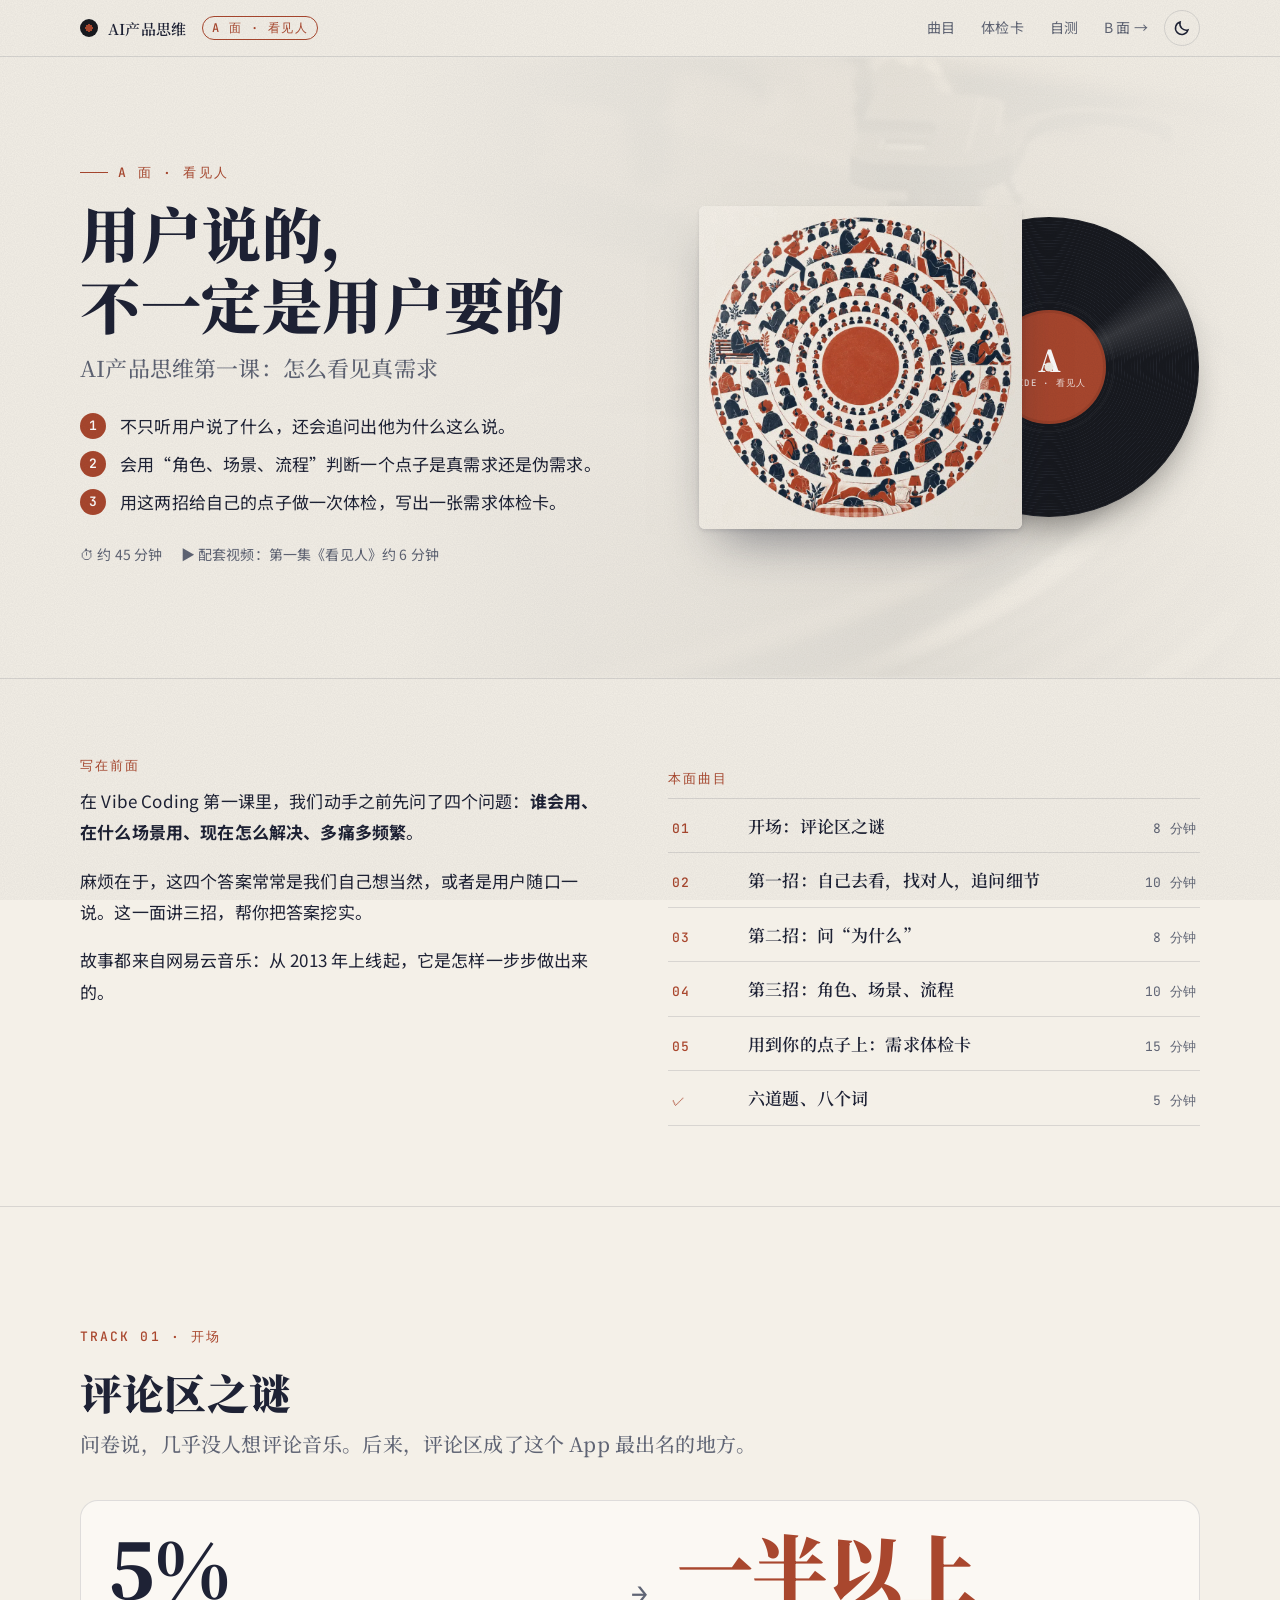
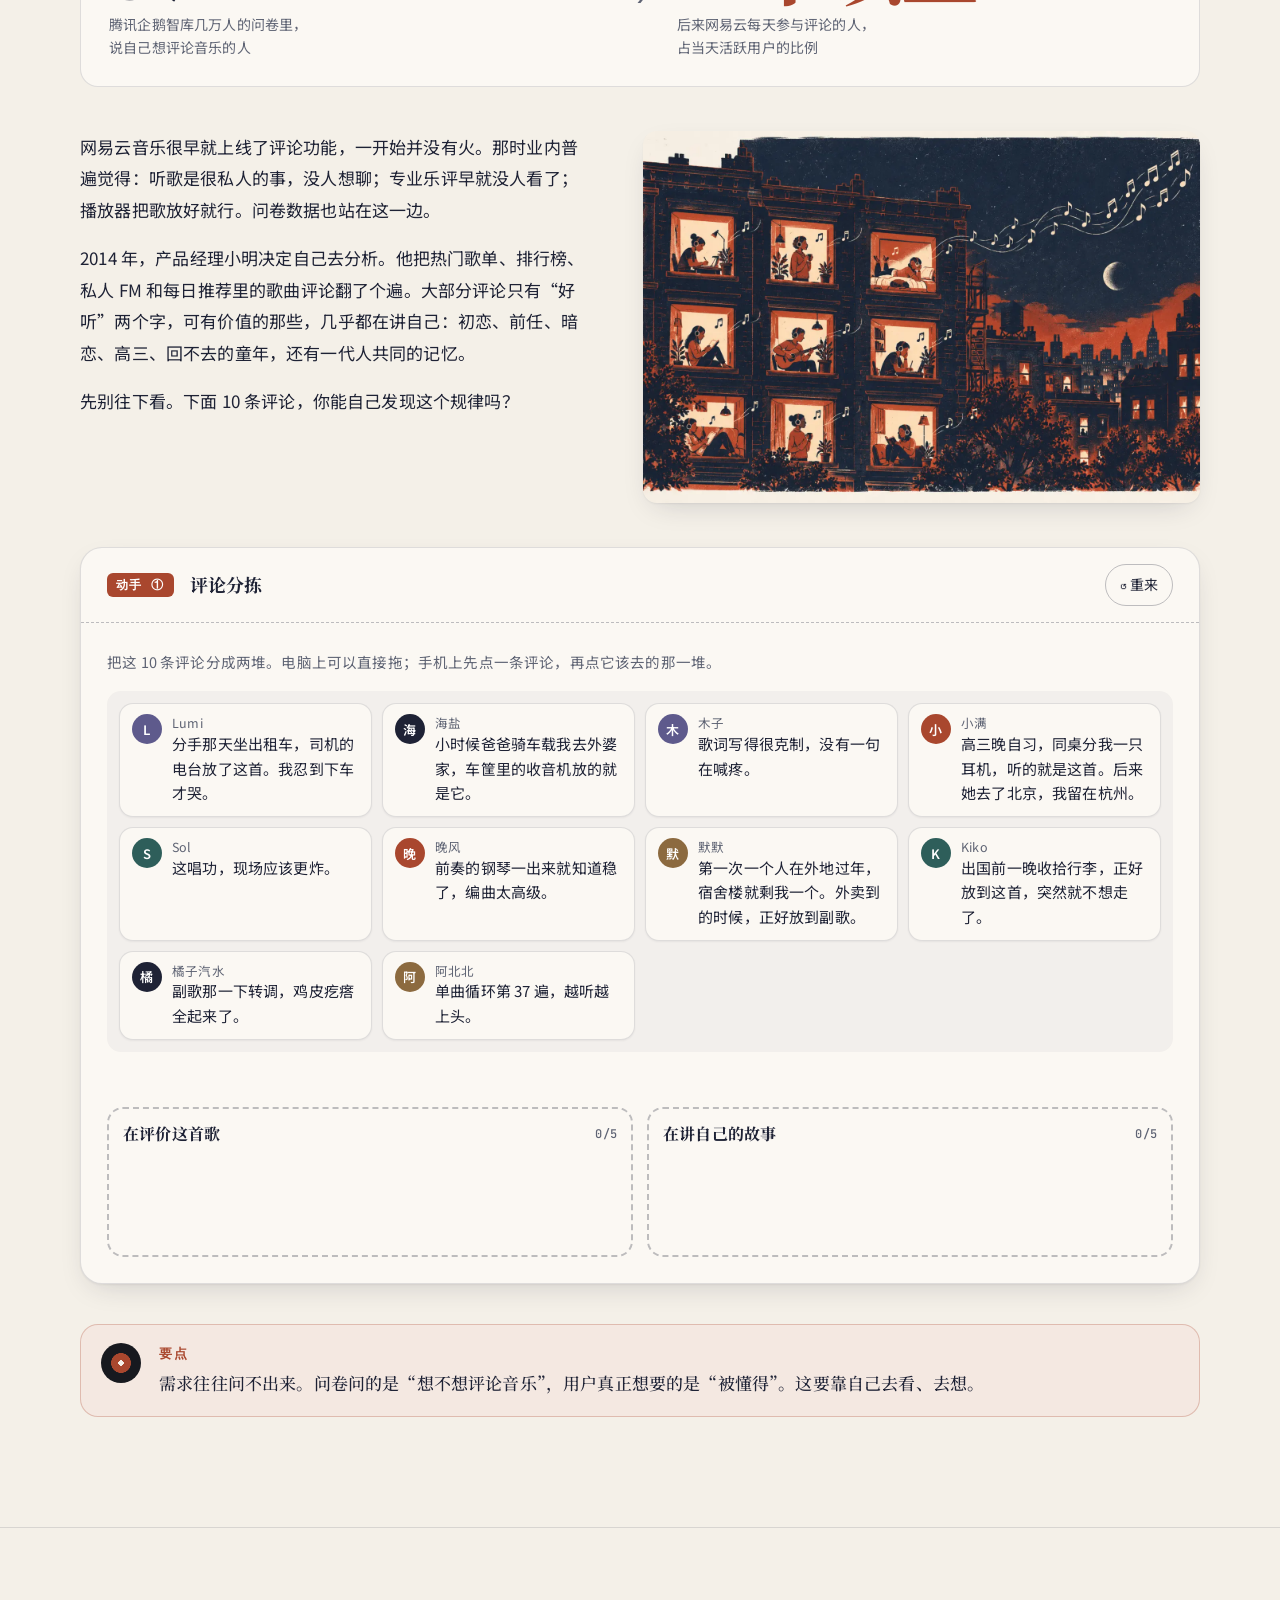
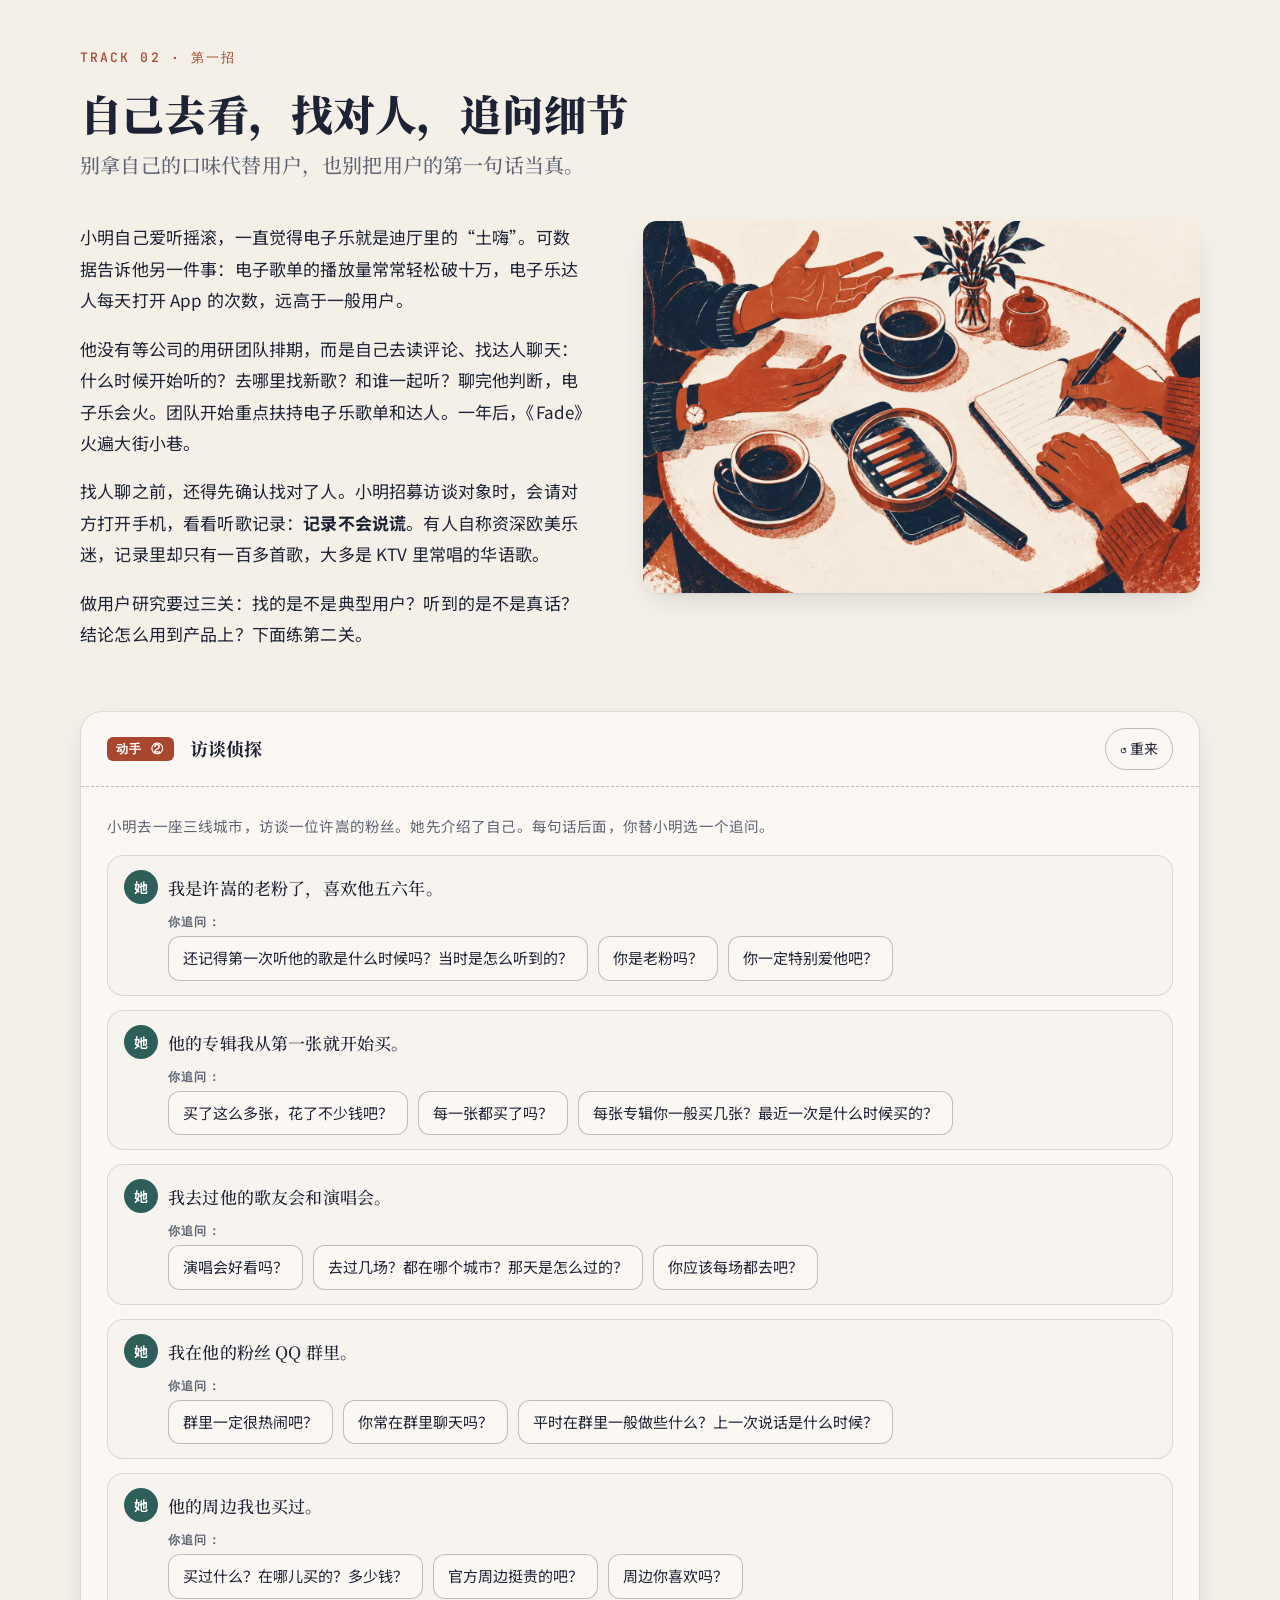
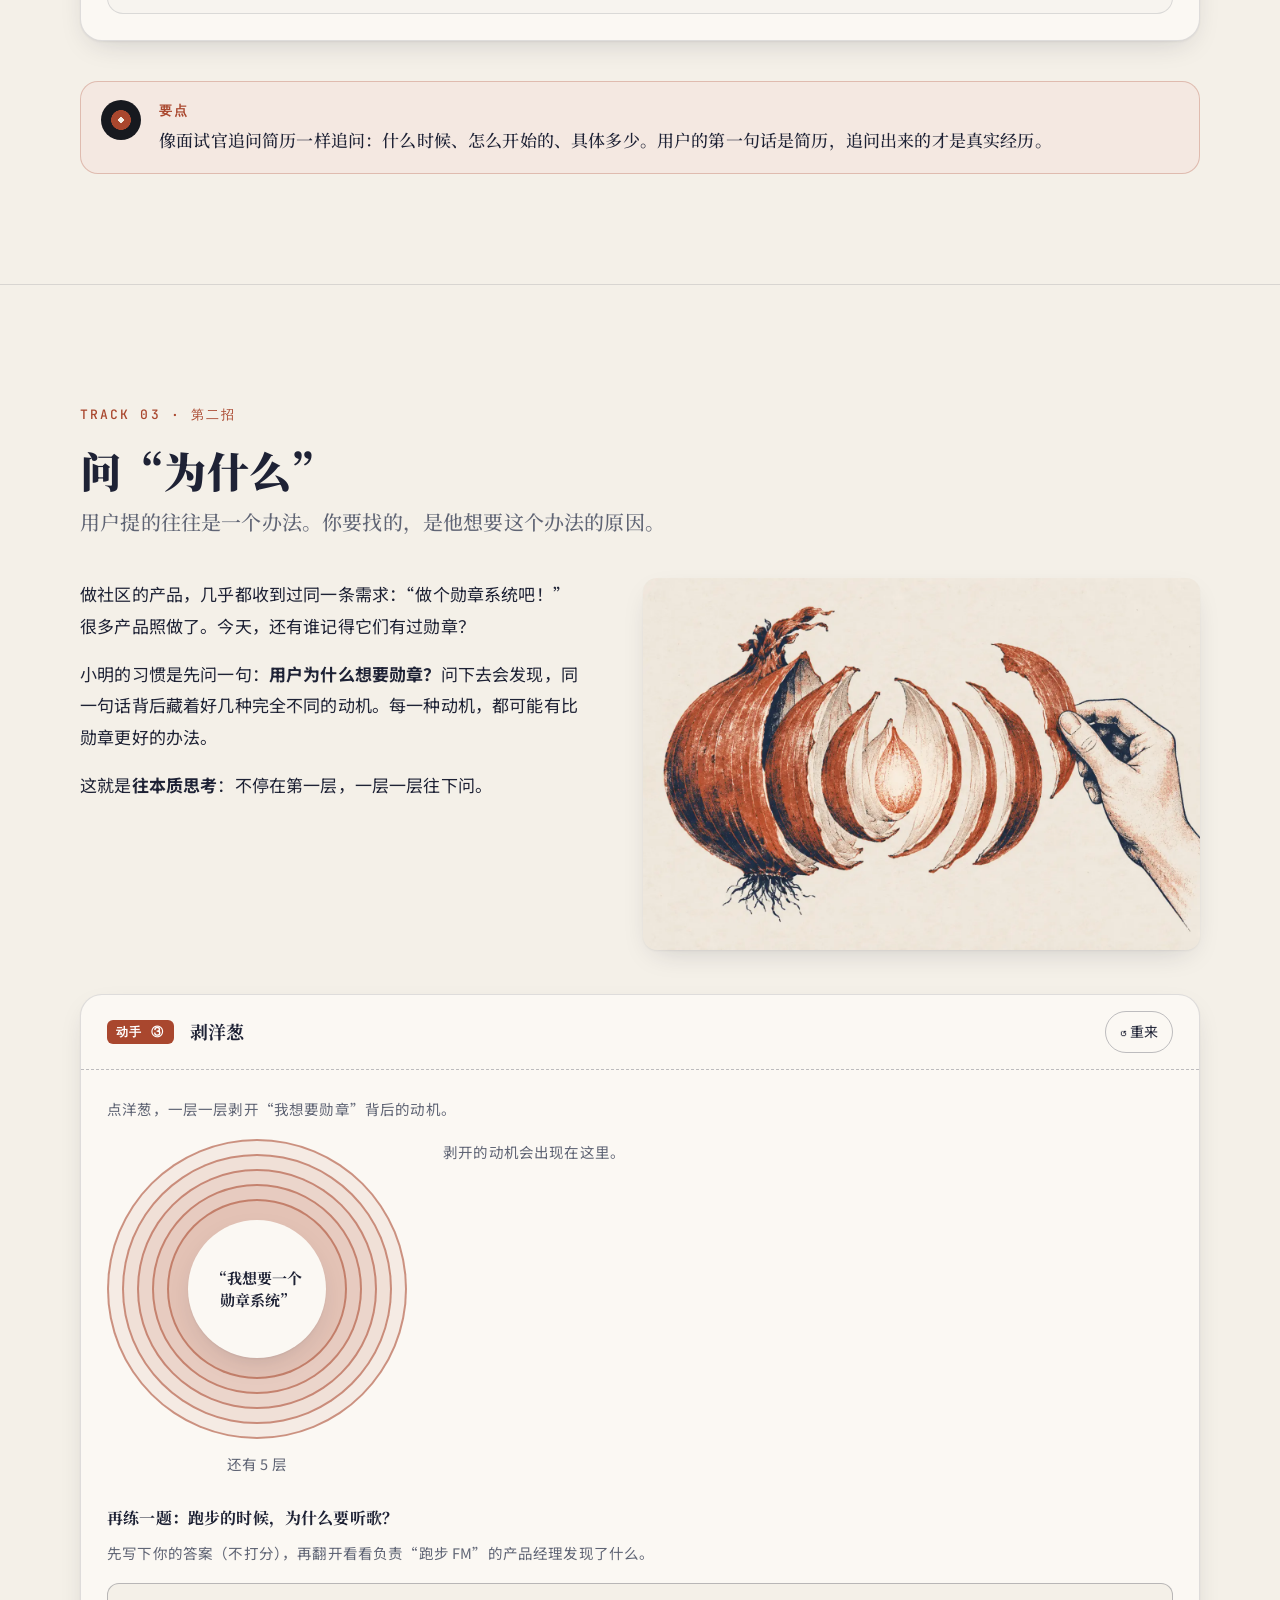
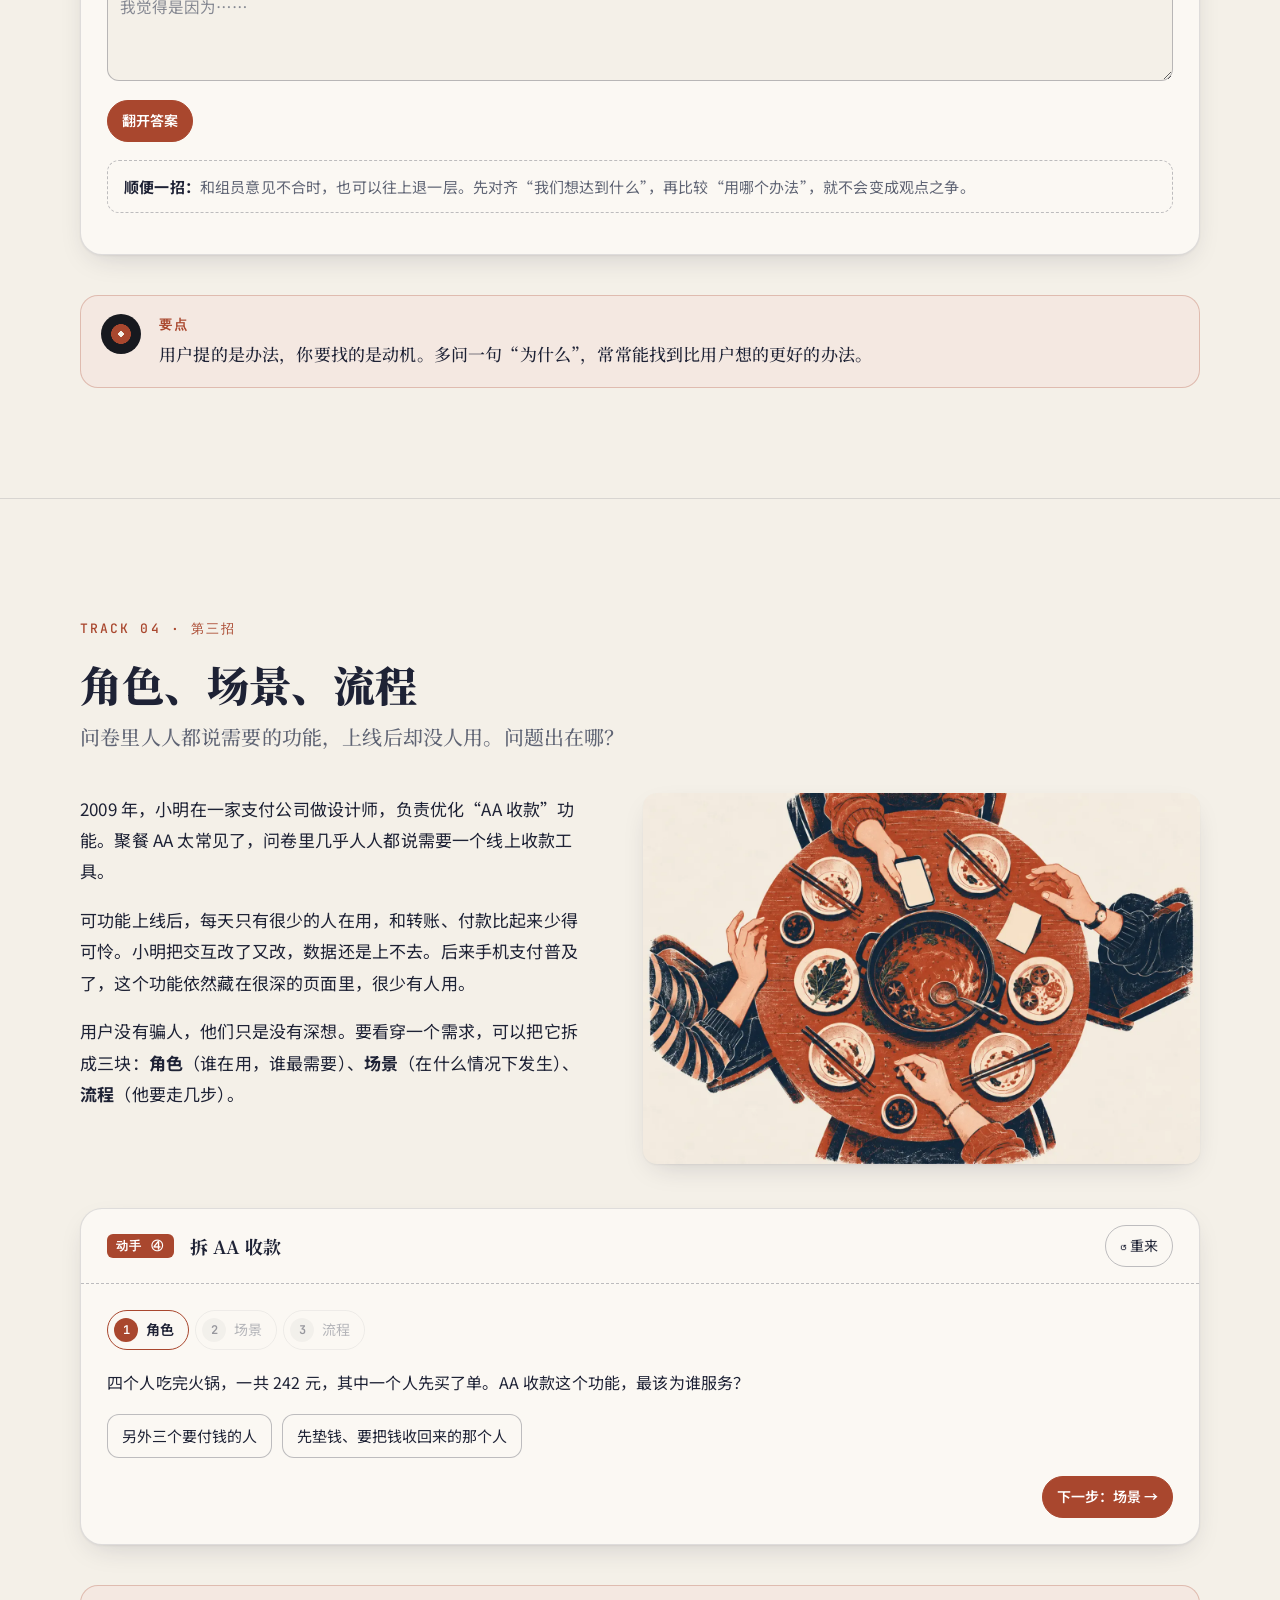
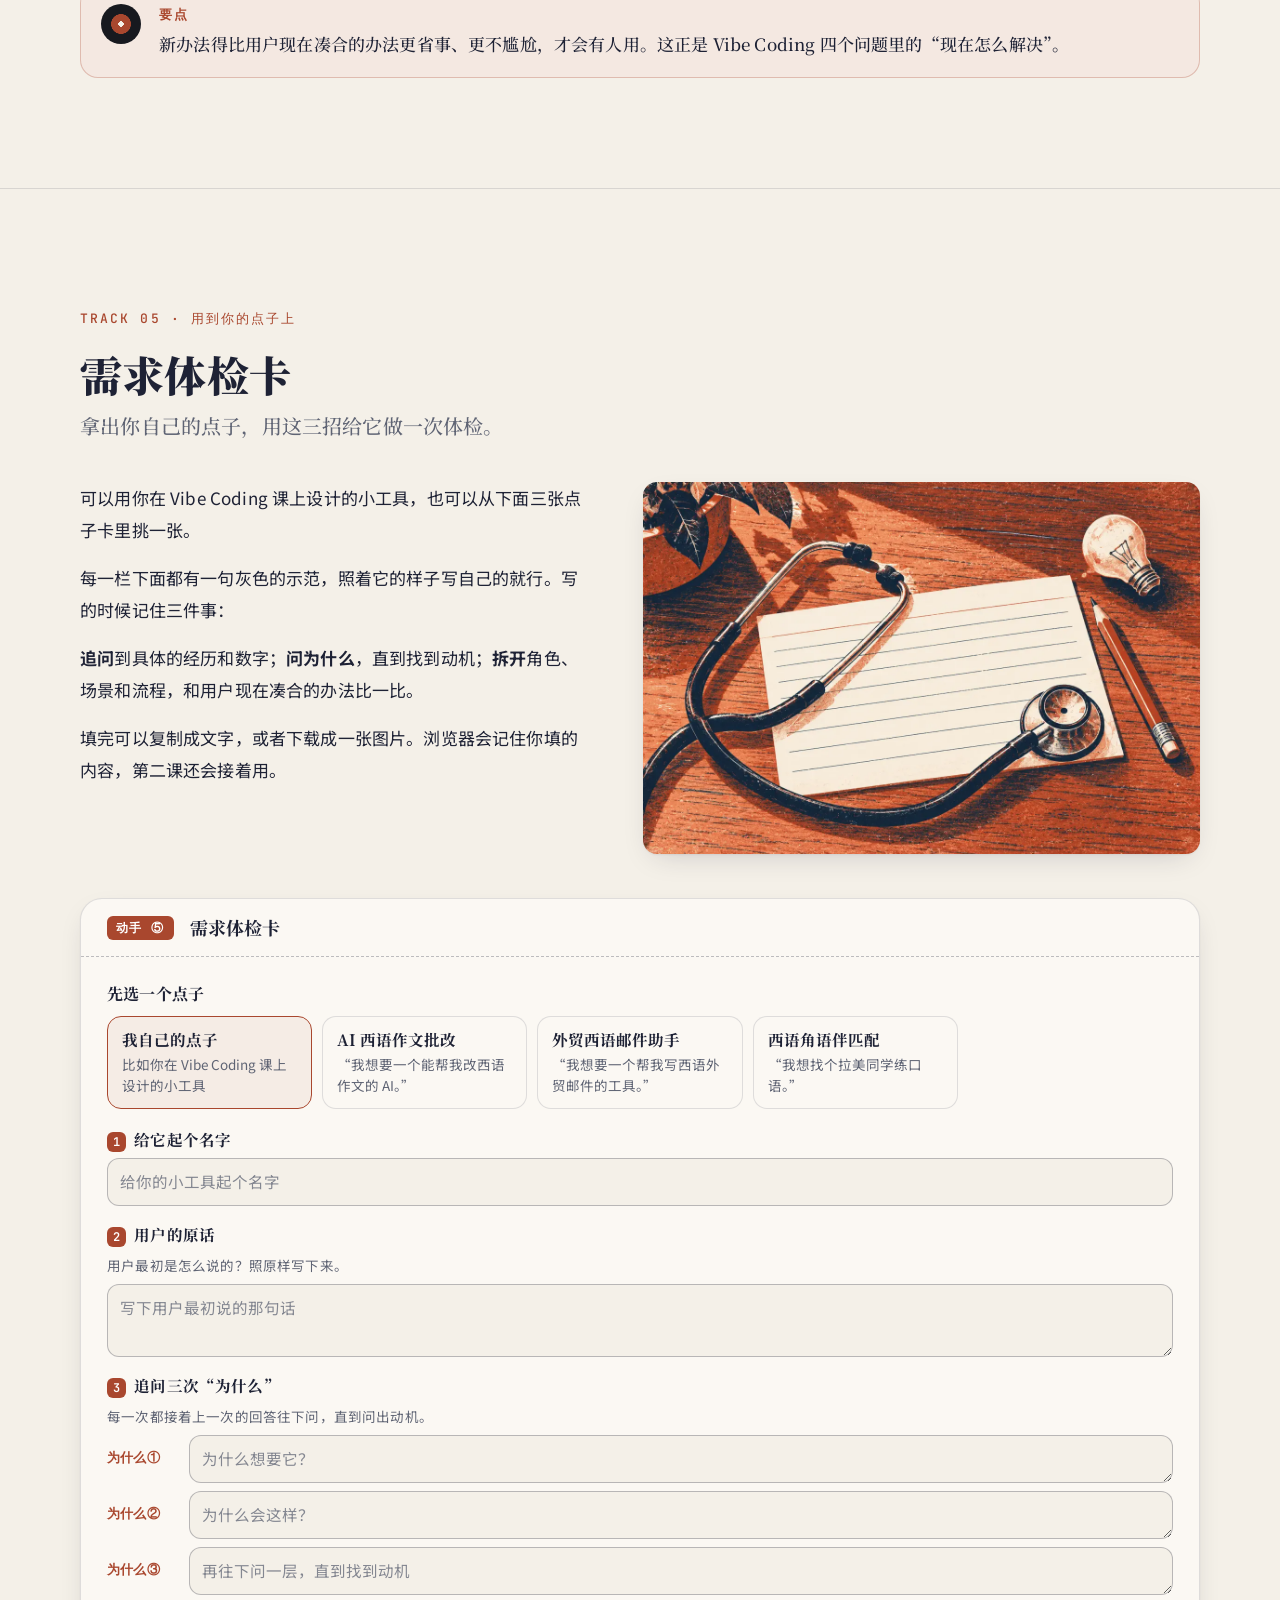
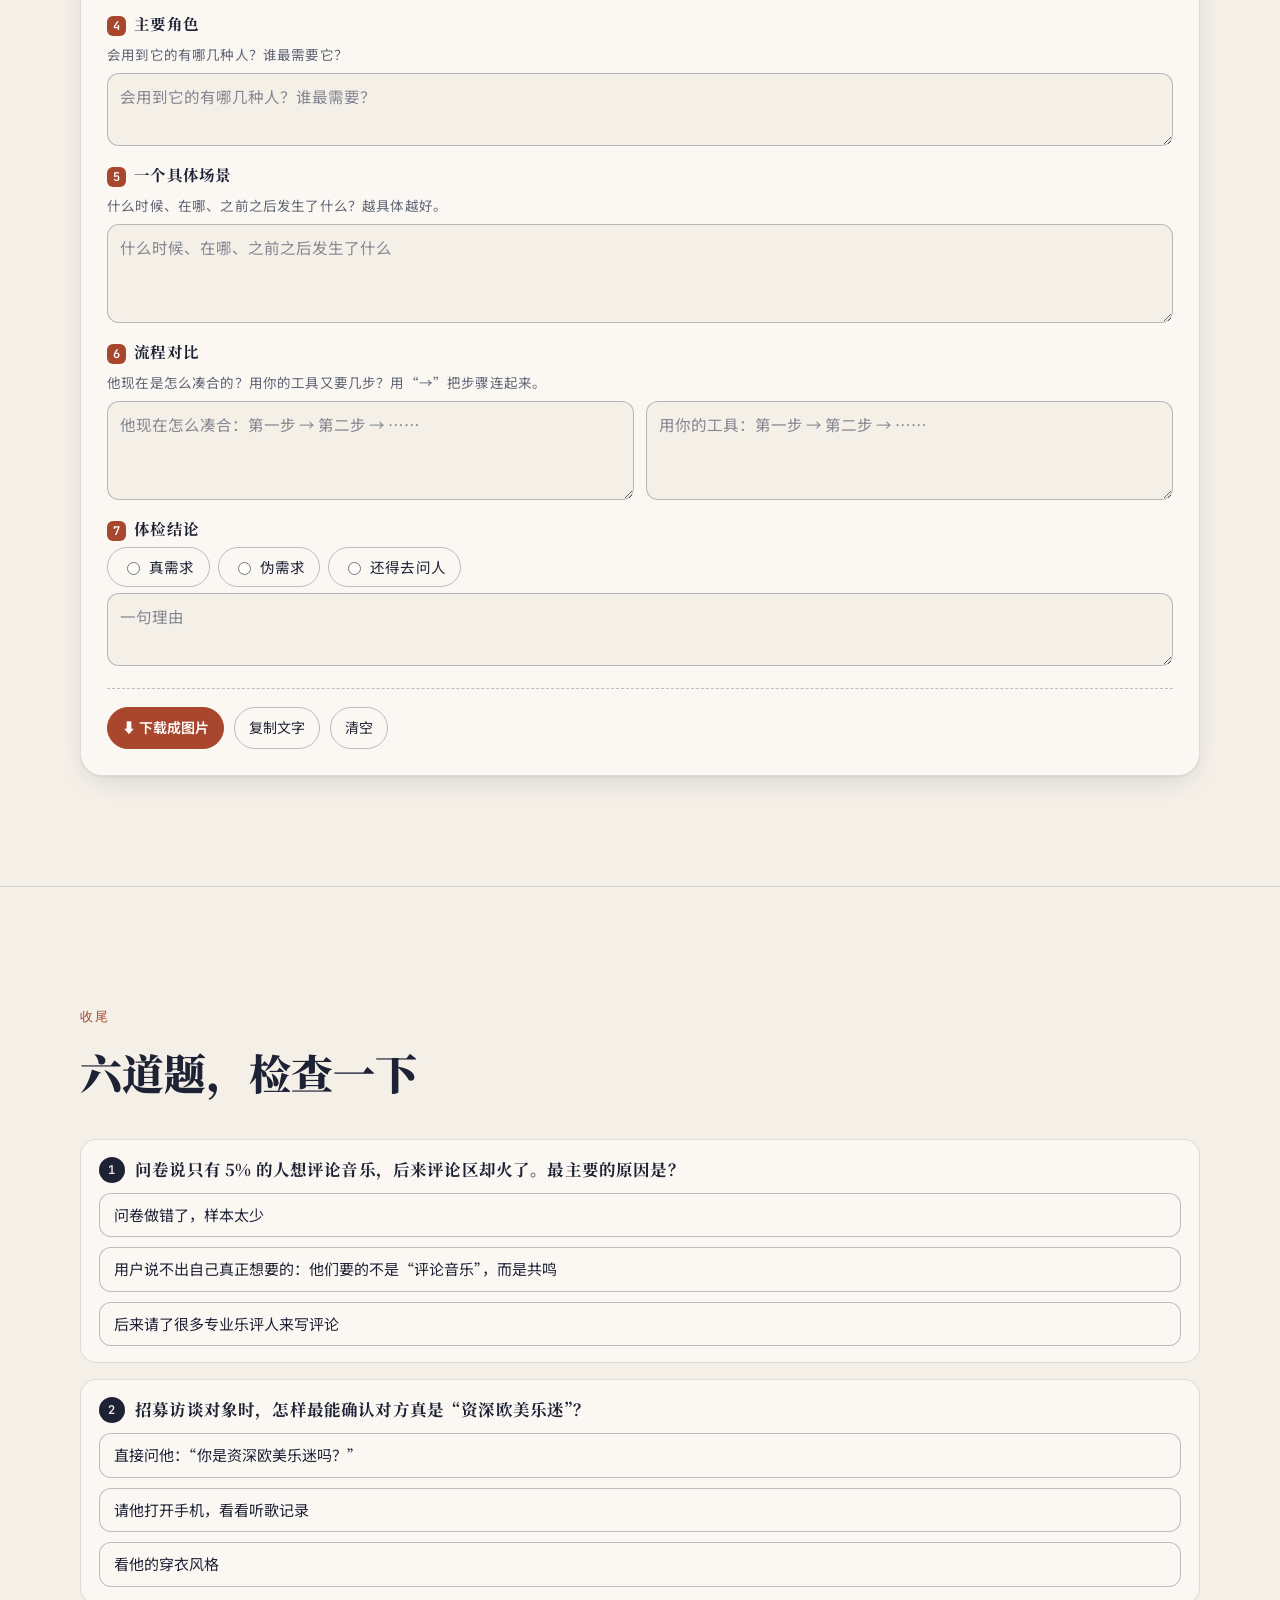
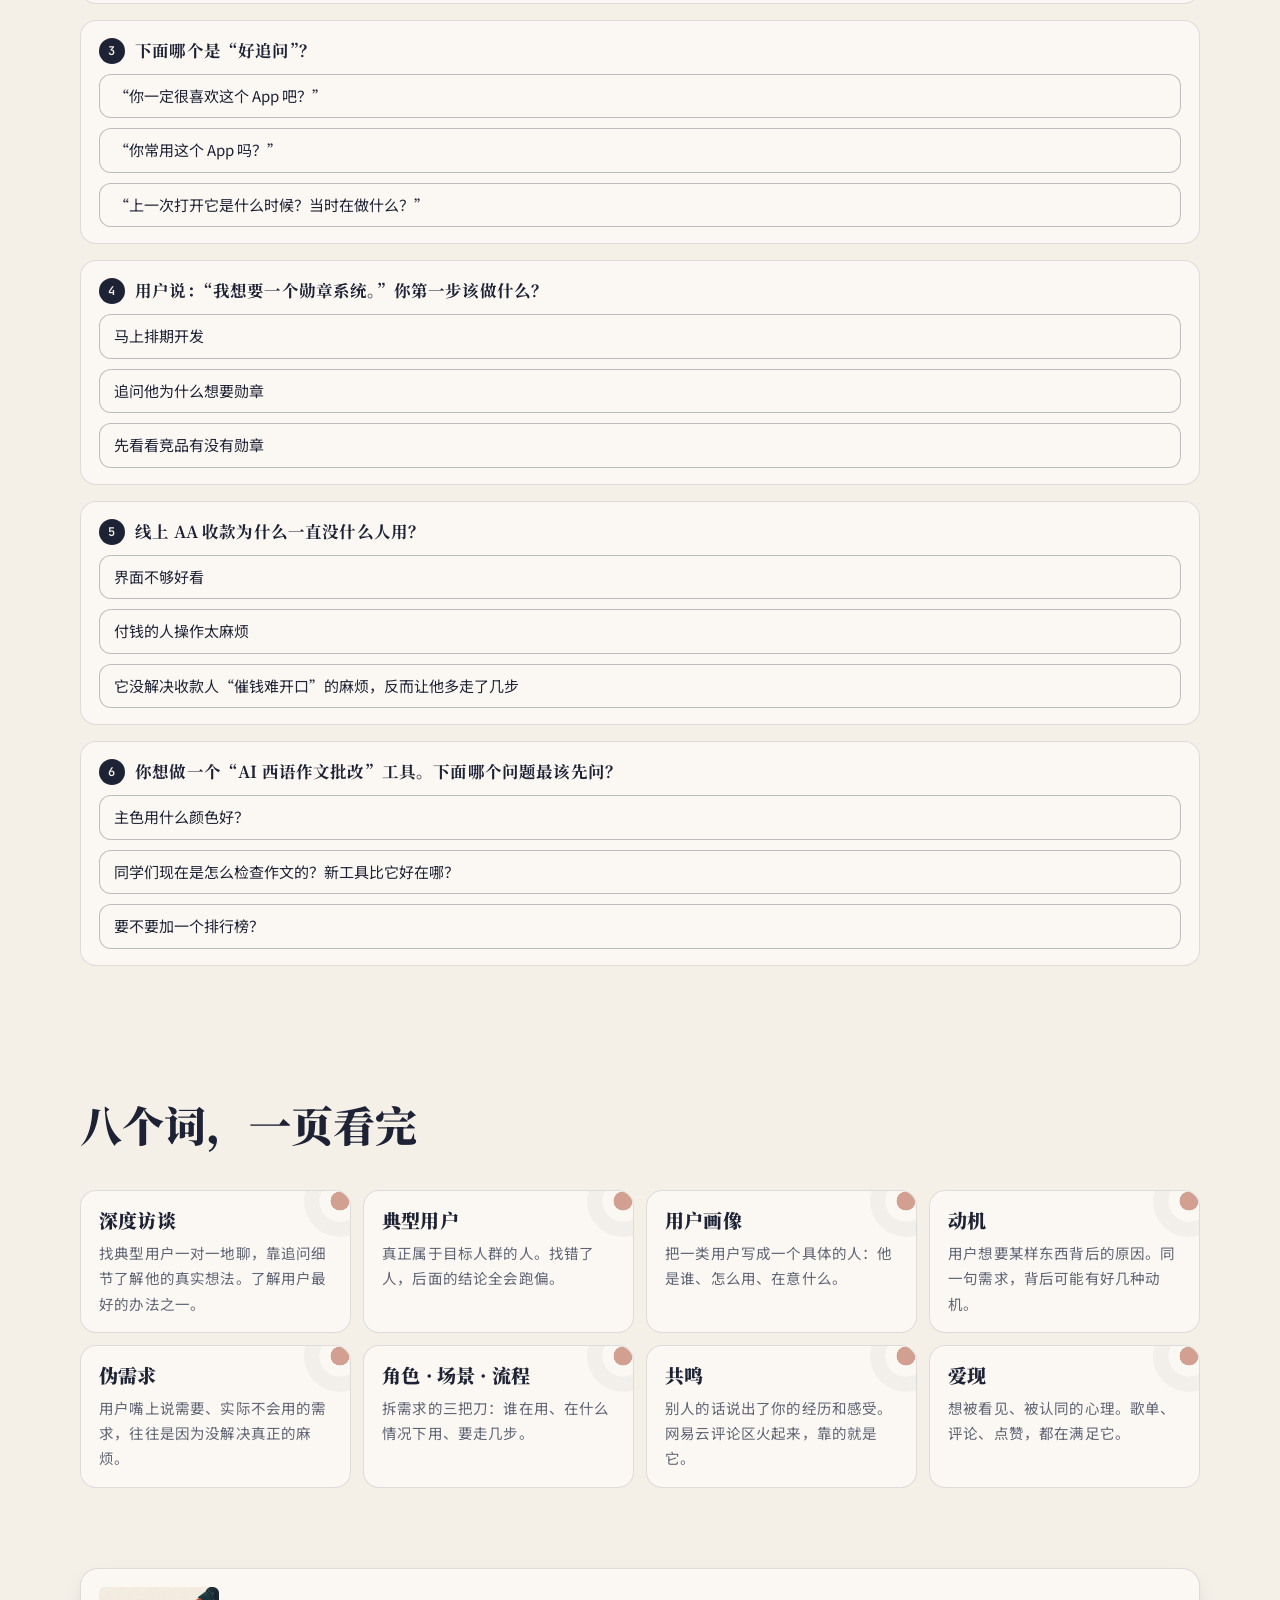
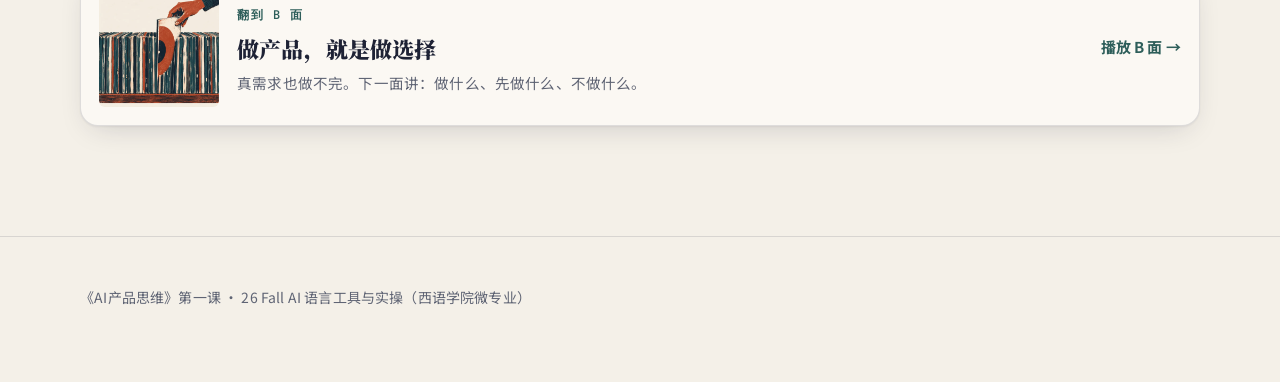
==== commit ad3f5c2b: "网页改名为“AI产品思维”，第一集时长改为约 6 分钟 Co-Authored-By: Claude Opus 5.5 <noreply@anthropic.com>" ====
--- a/a-side/index.html
+++ b/a-side/index.html
@@ -3,8 +3,8 @@
 <head>
 <meta charset="utf-8">
 <meta name="viewport" content="width=device-width, initial-scale=1">
-<title>看见人 · 产品思维 A 面</title>
-<meta name="description" content="产品思维第一课：用户说的，不一定是用户要的。用网易云音乐的故事，学会怎么看见真需求。">
+<title>看见人 · AI产品思维 A 面</title>
+<meta name="description" content="AI产品思维第一课：用户说的，不一定是用户要的。用网易云音乐的故事，学会怎么看见真需求。">
 <script>
   try { var t = JSON.parse(localStorage.getItem("pt.theme")); if (t === "dark" || t === "light") document.documentElement.dataset.theme = t; } catch (e) {}
 </script>
@@ -18,7 +18,7 @@
 
 <header class="topbar">
   <div class="wrap">
-    <a class="brand" href="../"><span class="dot" aria-hidden="true"></span>产品思维</a>
+    <a class="brand" href="../"><span class="dot" aria-hidden="true"></span>AI产品思维</a>
     <span class="side-tag">A 面 · 看见人</span>
     <nav aria-label="页面导航">
       <a class="hide-sm" href="#tracks">曲目</a>
@@ -41,7 +41,7 @@
       <div>
         <p class="eyebrow">A 面 · 看见人</p>
         <h1>用户说的，<br>不一定是用户要的</h1>
-        <p class="sub">产品思维第一课：怎么看见真需求</p>
+        <p class="sub">AI产品思维第一课：怎么看见真需求</p>
         <ol class="goals" aria-label="学完能做到">
           <li>不只听用户说了什么，还会追问出他为什么这么说。</li>
           <li>会用“角色、场景、流程”判断一个点子是真需求还是伪需求。</li>
@@ -49,7 +49,7 @@
         </ol>
         <p class="meta">
           <span>⏱ 约 45 分钟</span>
-          <span>▶ 配套视频：第一集《看见人》约 9 分钟</span>
+          <span>▶ 配套视频：第一集《看见人》约 6 分钟</span>
         </p>
       </div>
       <div class="record" role="img" aria-label="唱片封套：一张由许多戴耳机的听众组成的唱片">
@@ -504,7 +504,7 @@
 
 <footer class="foot">
   <div class="wrap">
-    <p>《产品思维》第一课 · 26 Fall AI 语言工具与实操（西语学院微专业）</p>
+    <p>《AI产品思维》第一课 · 26 Fall AI 语言工具与实操（西语学院微专业）</p>
   </div>
 </footer>
 
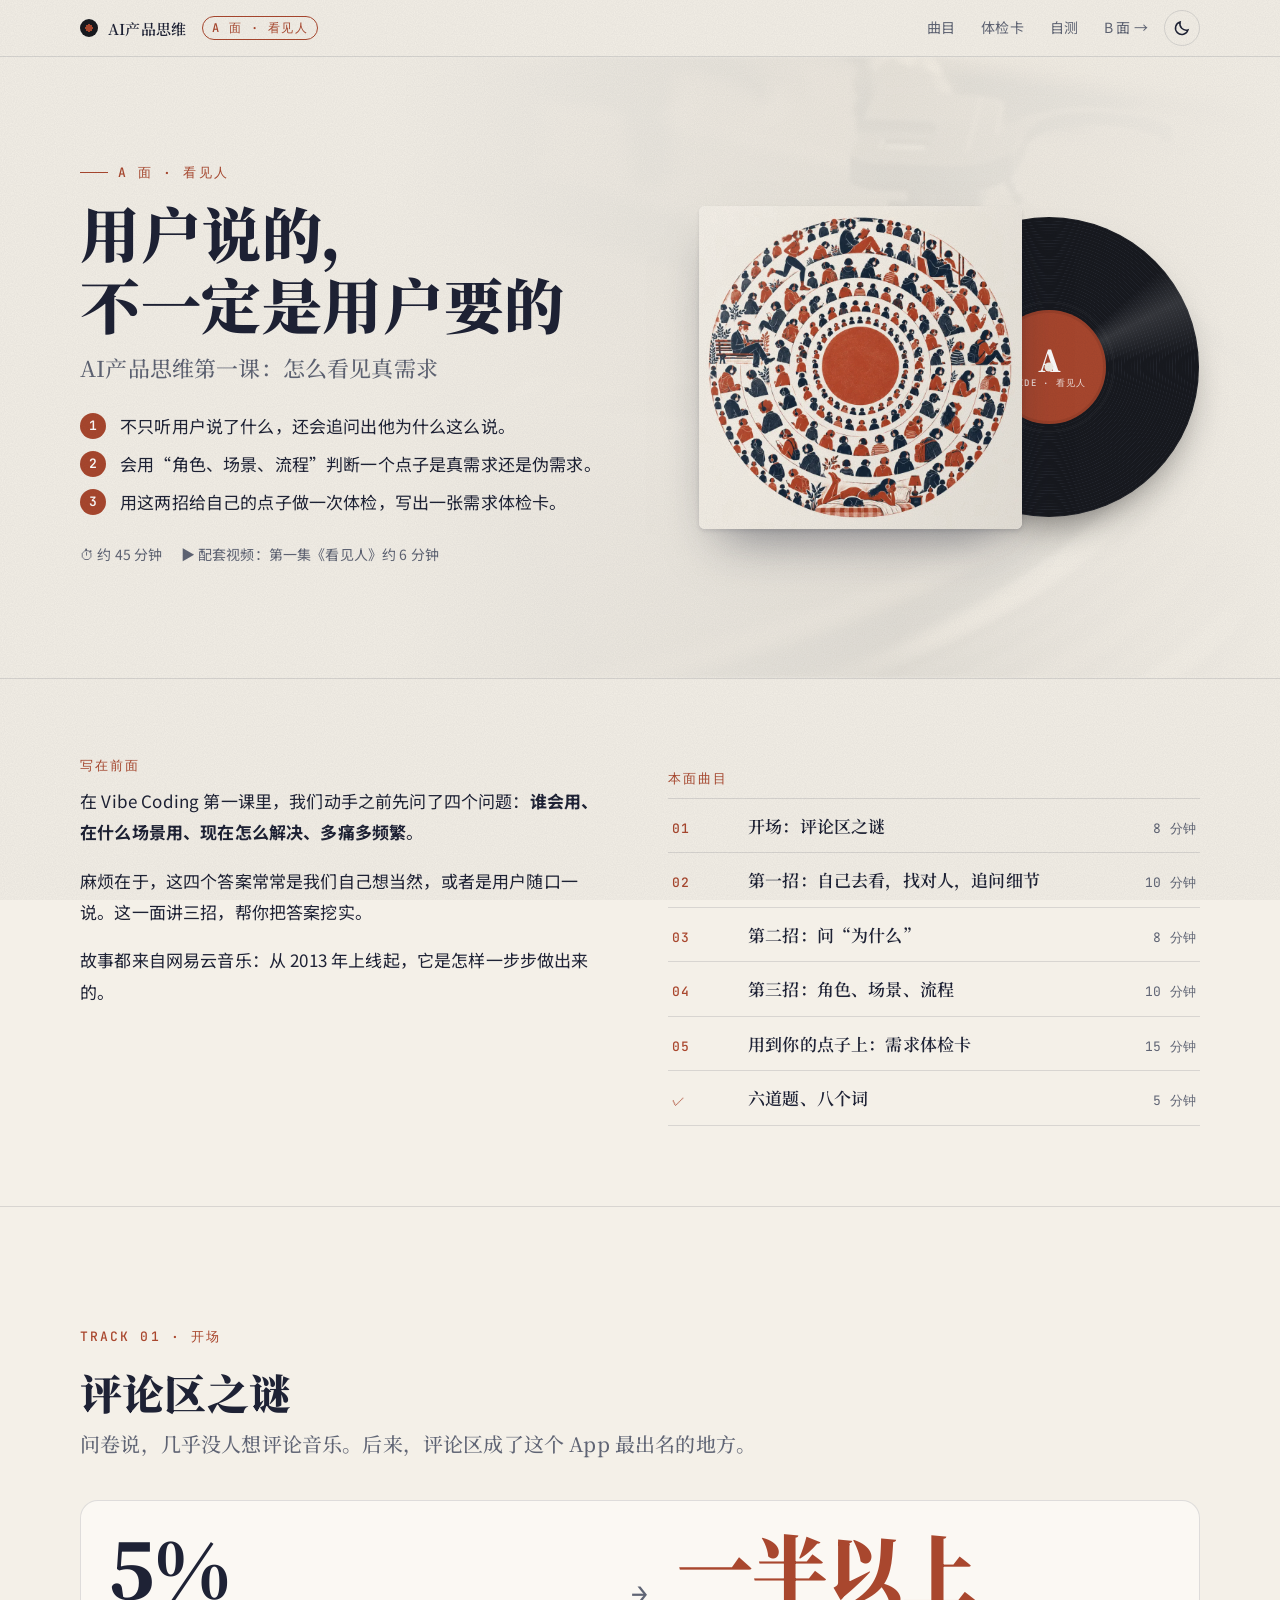
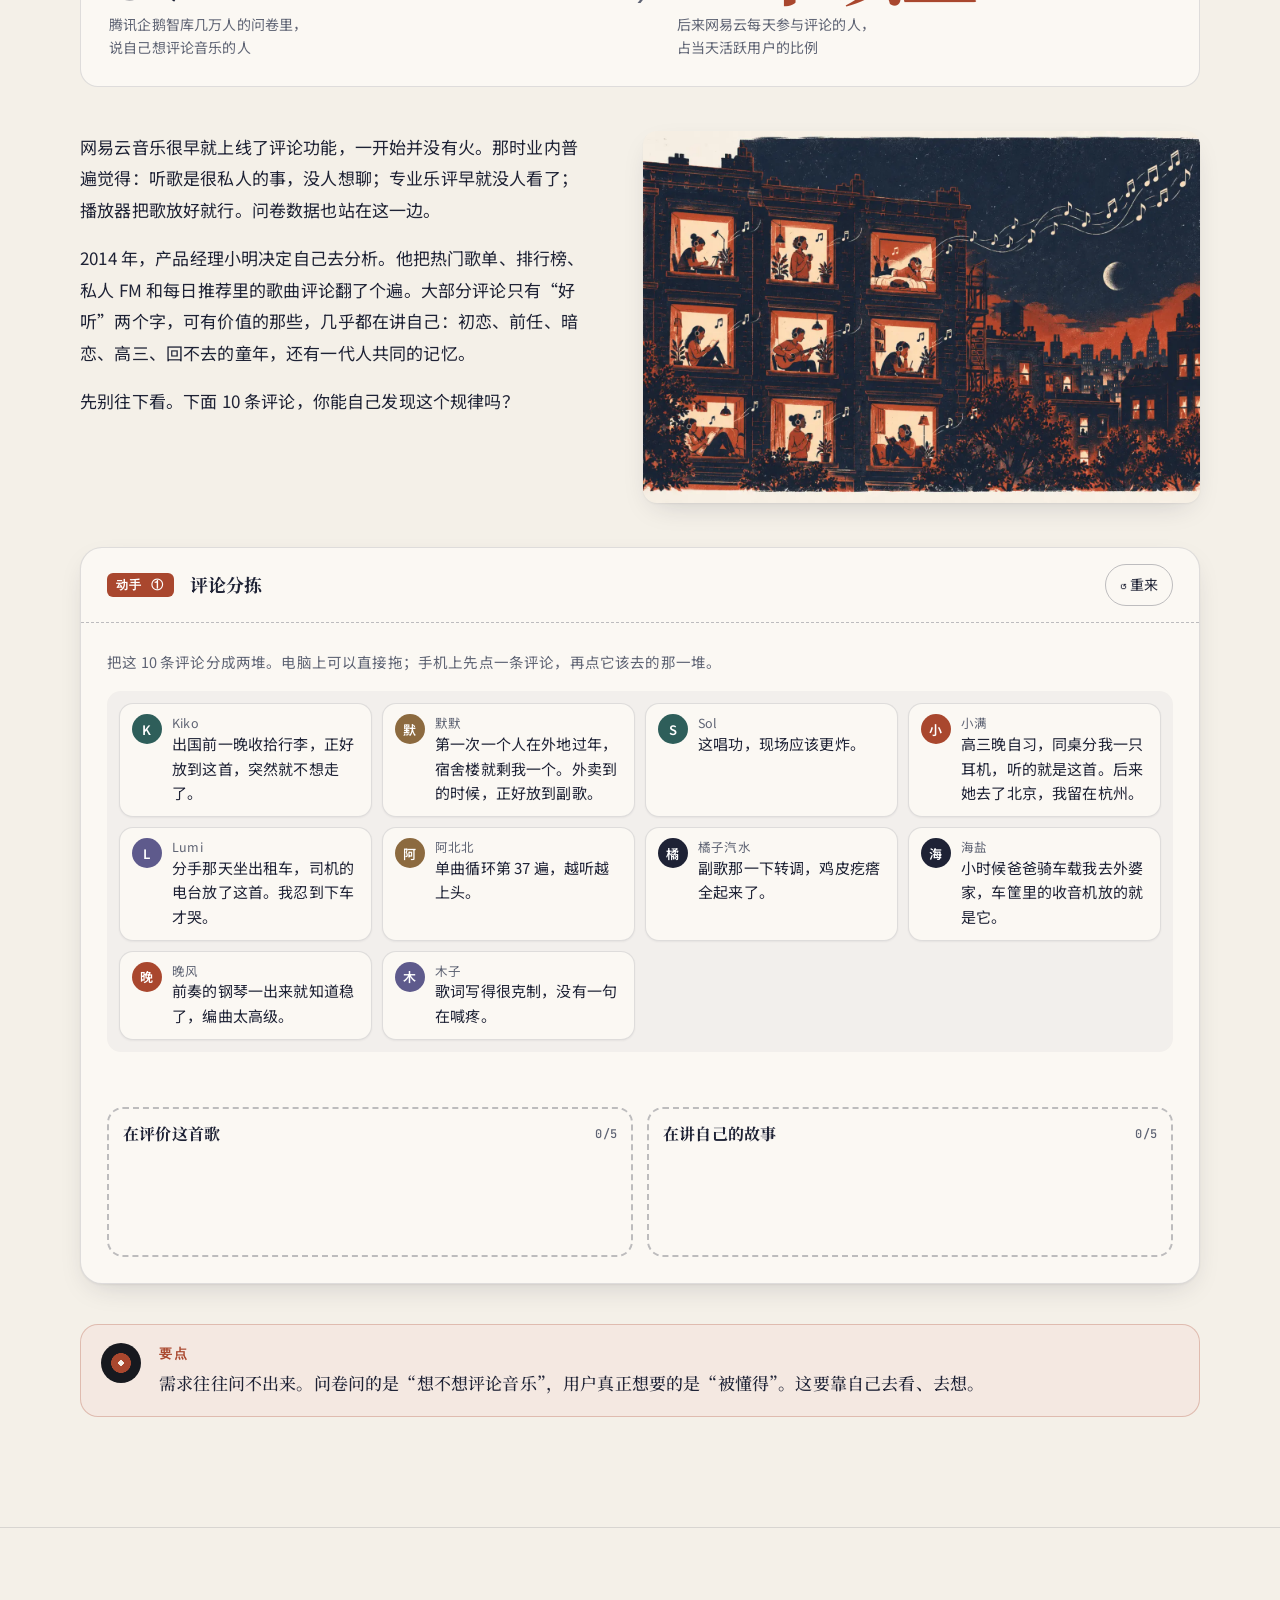
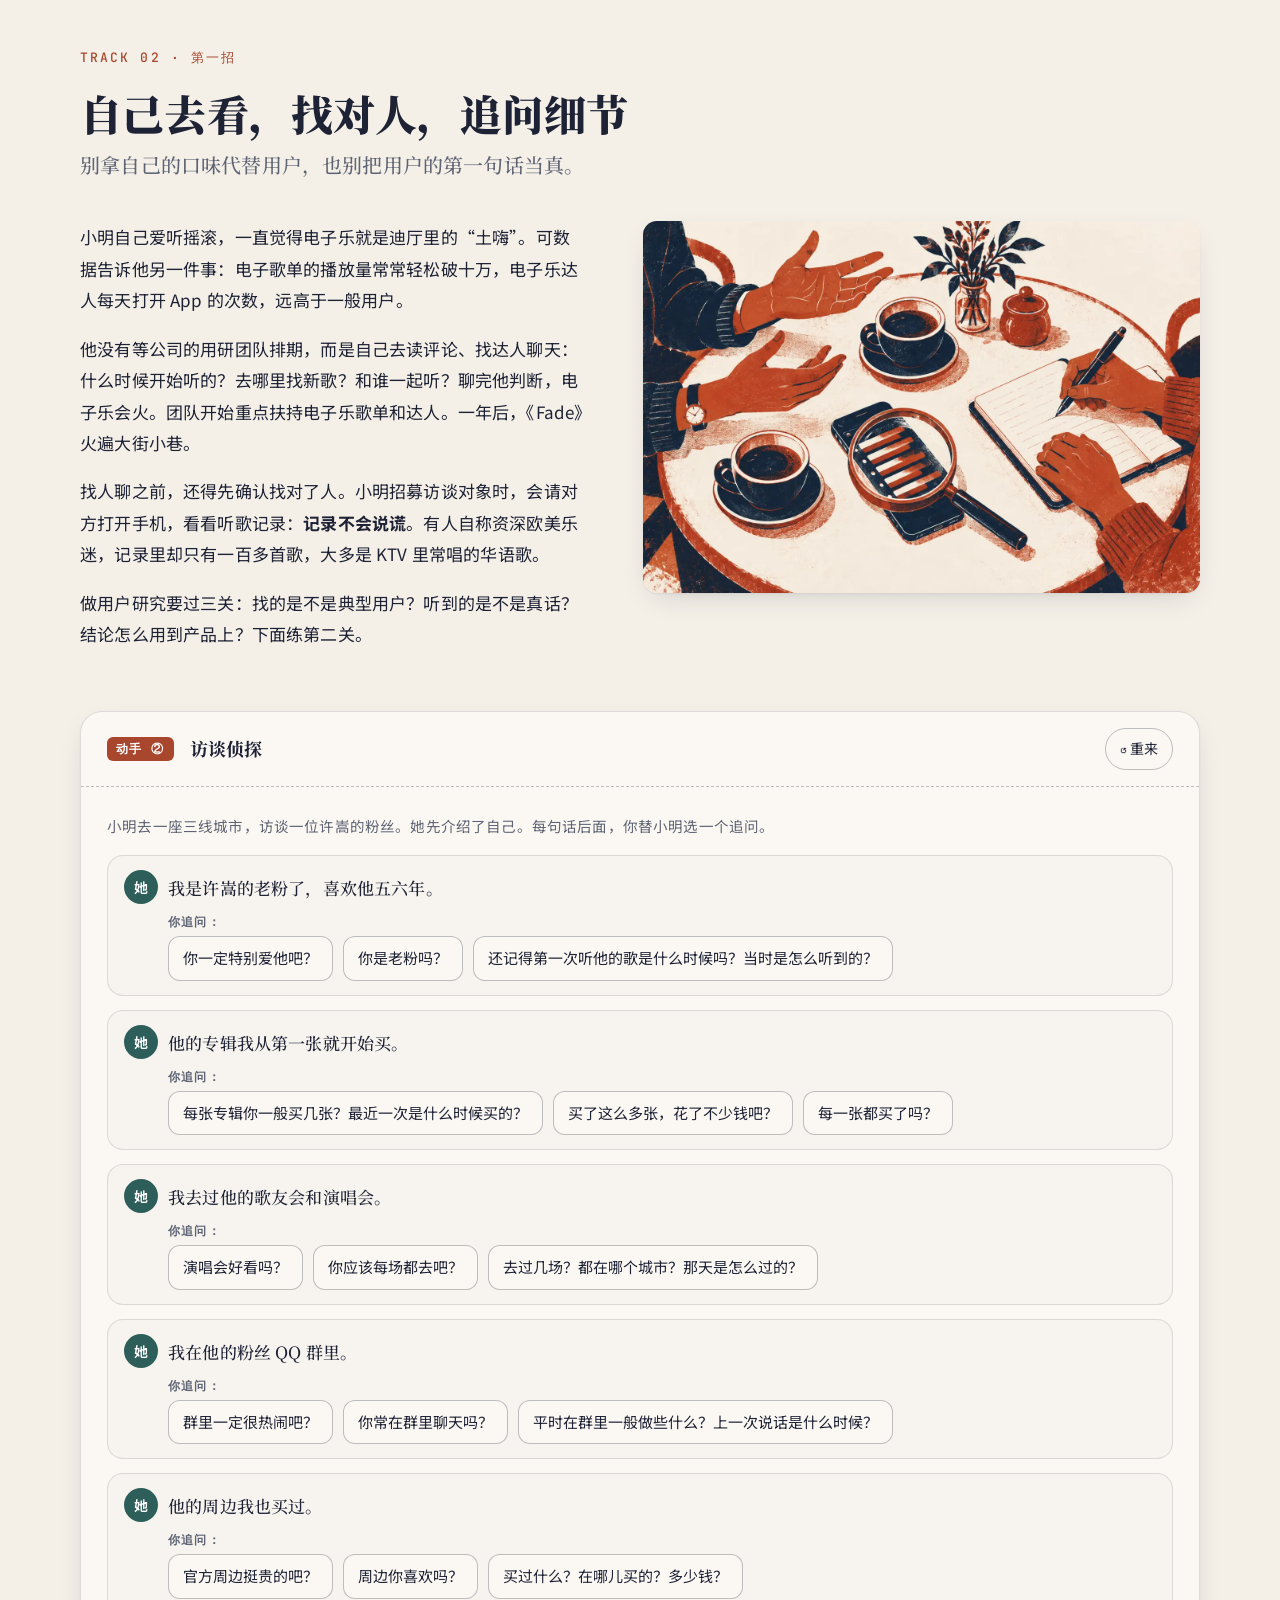
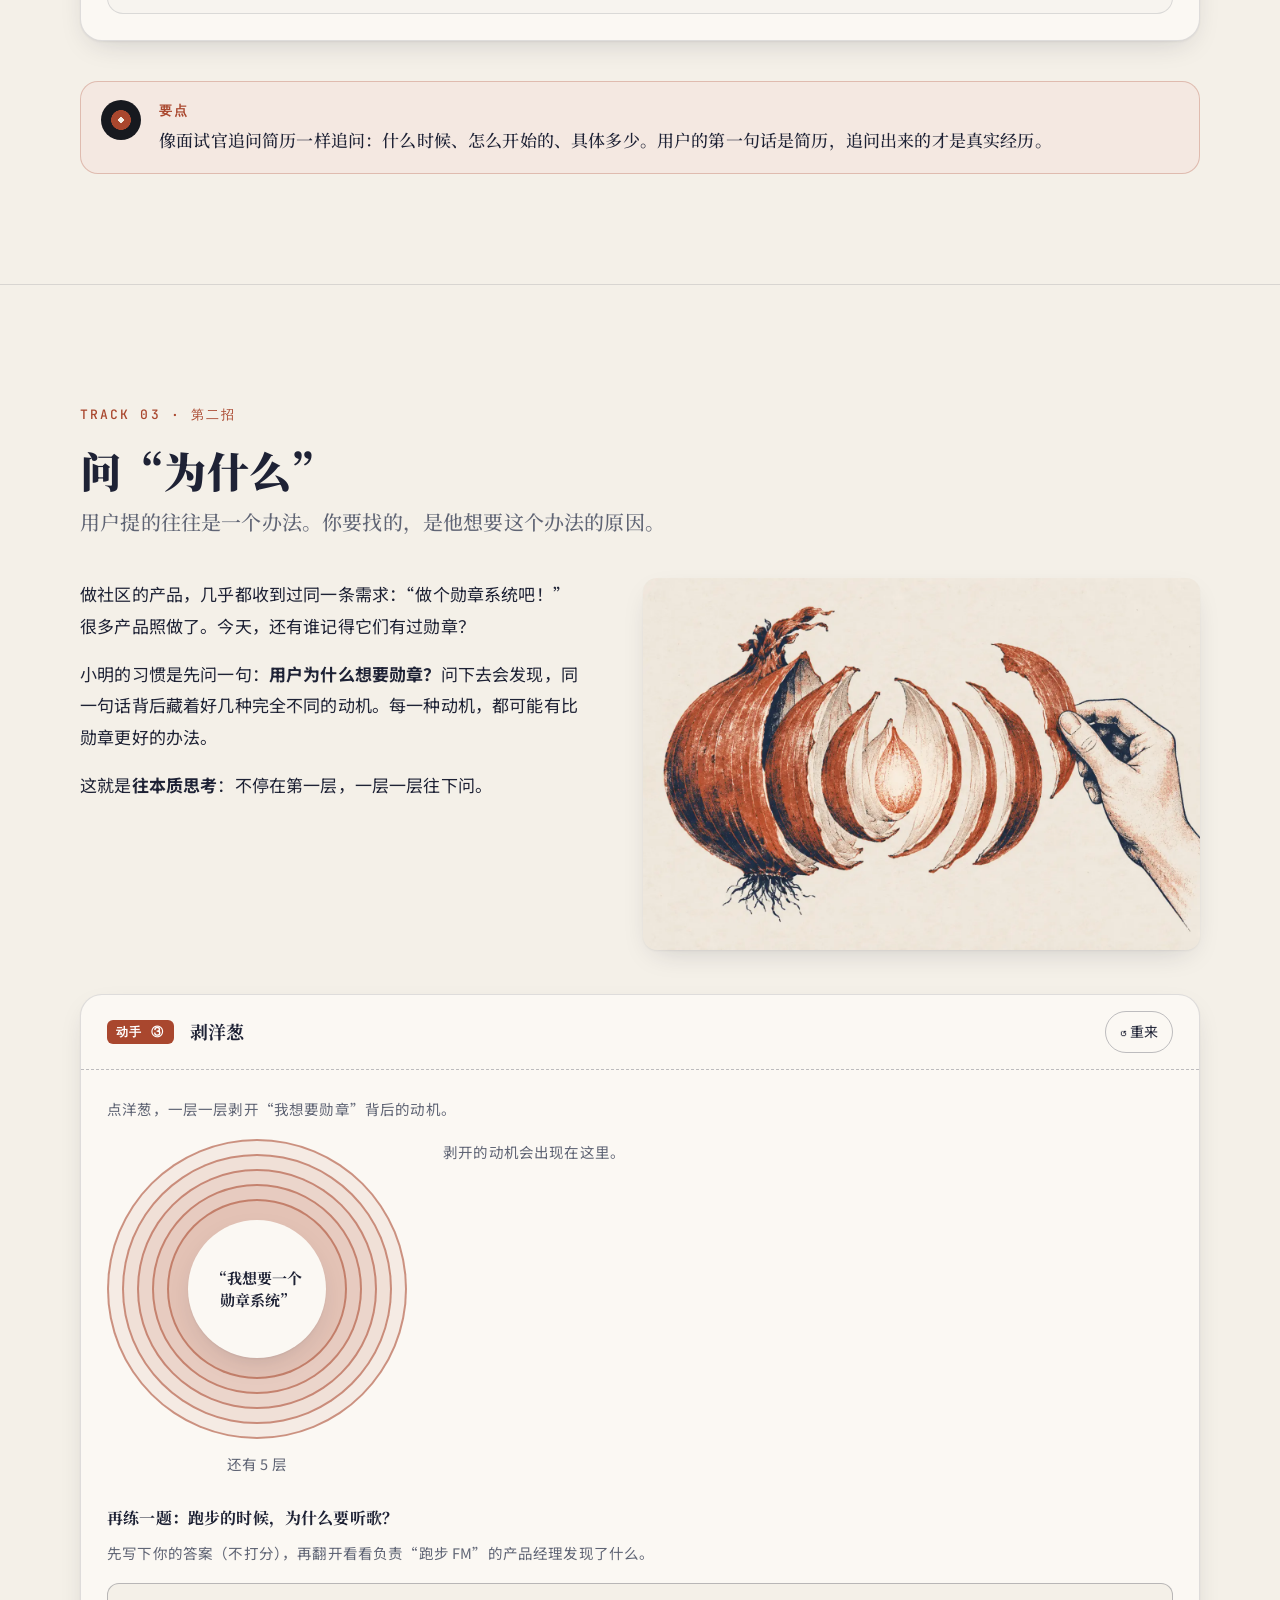
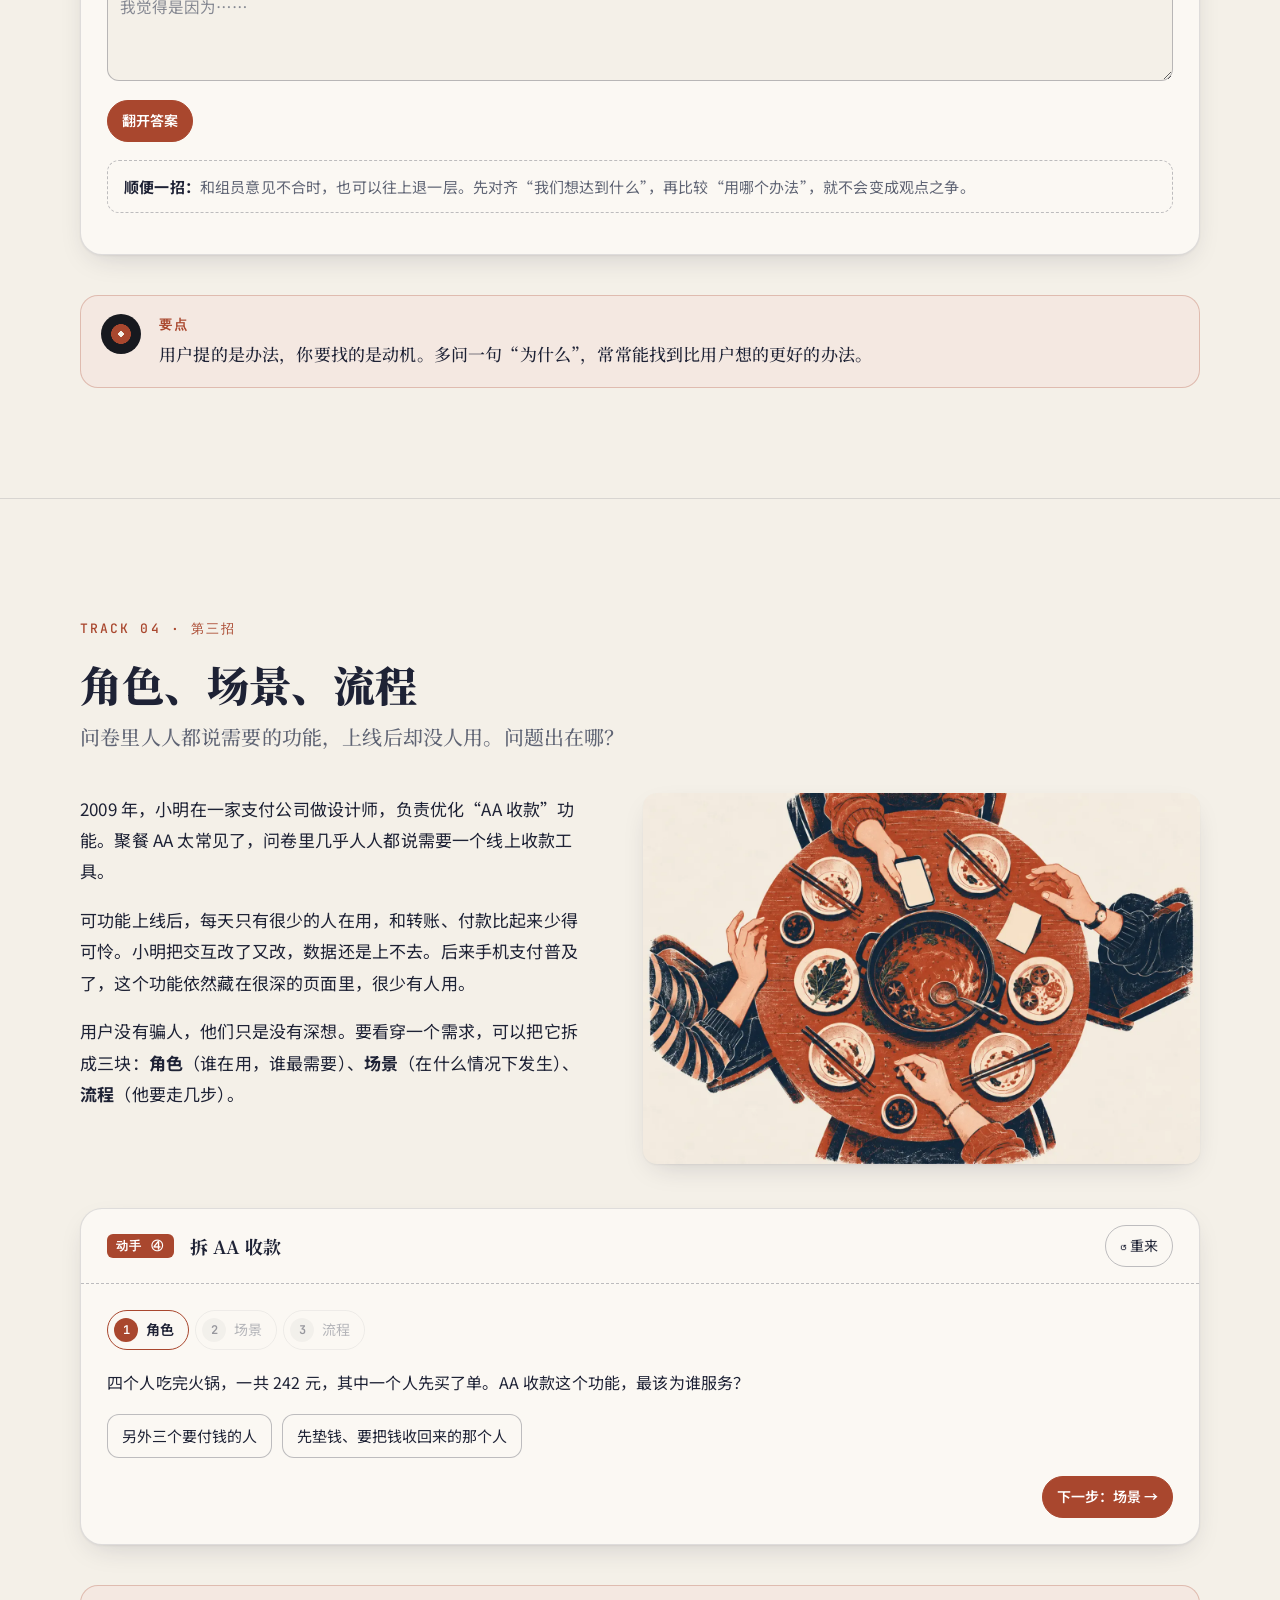
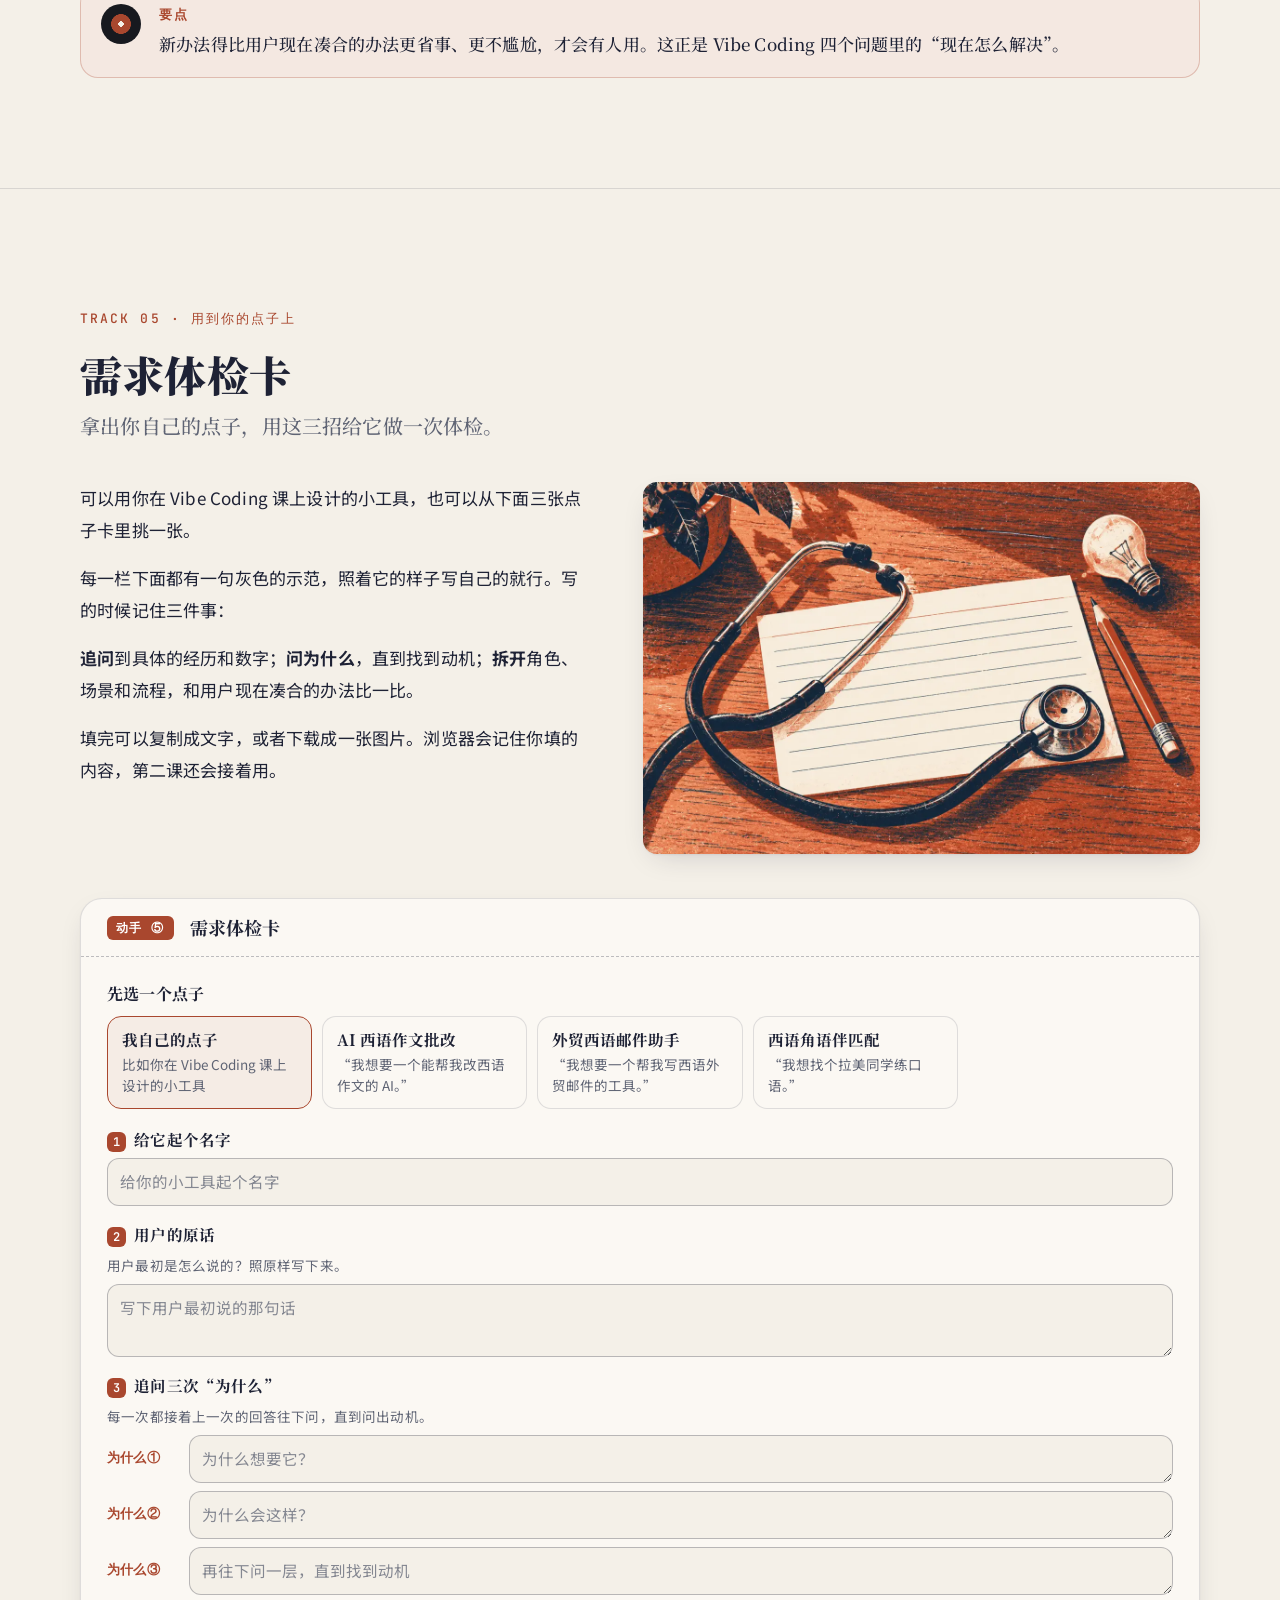
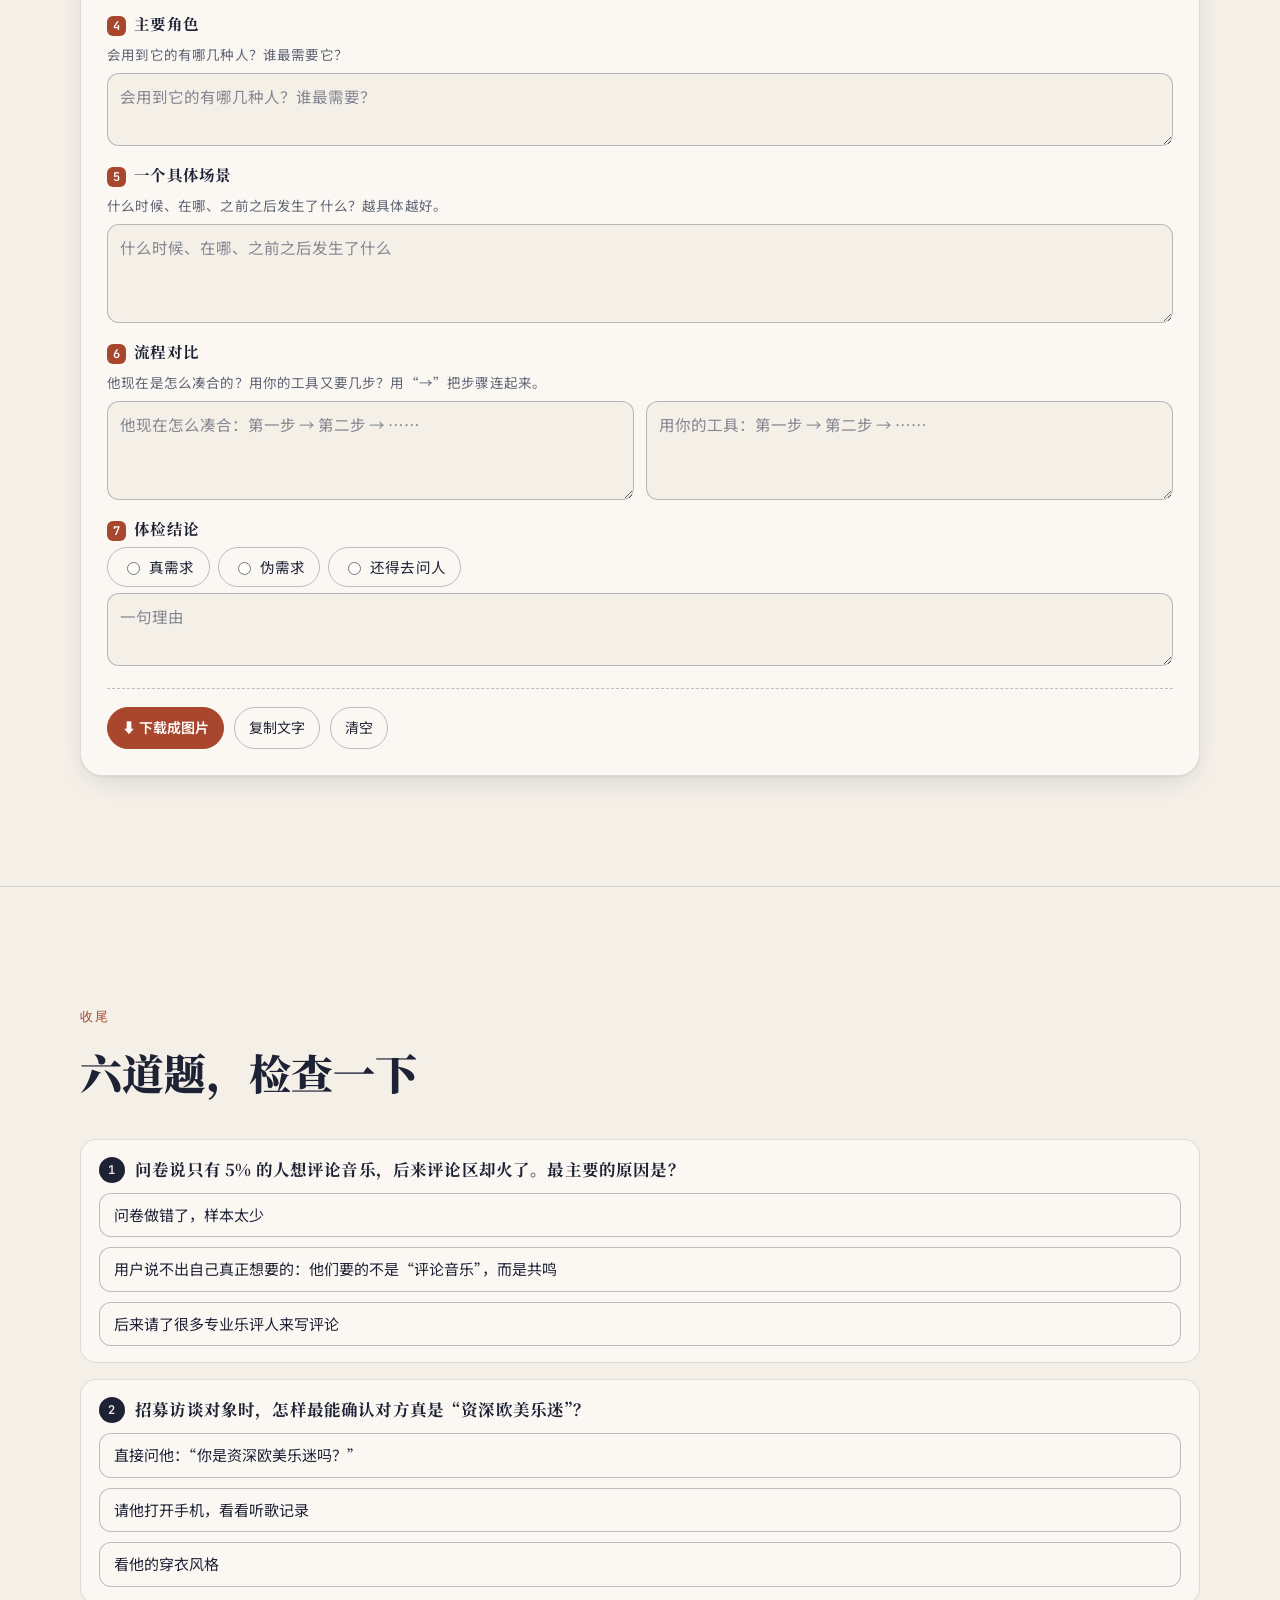
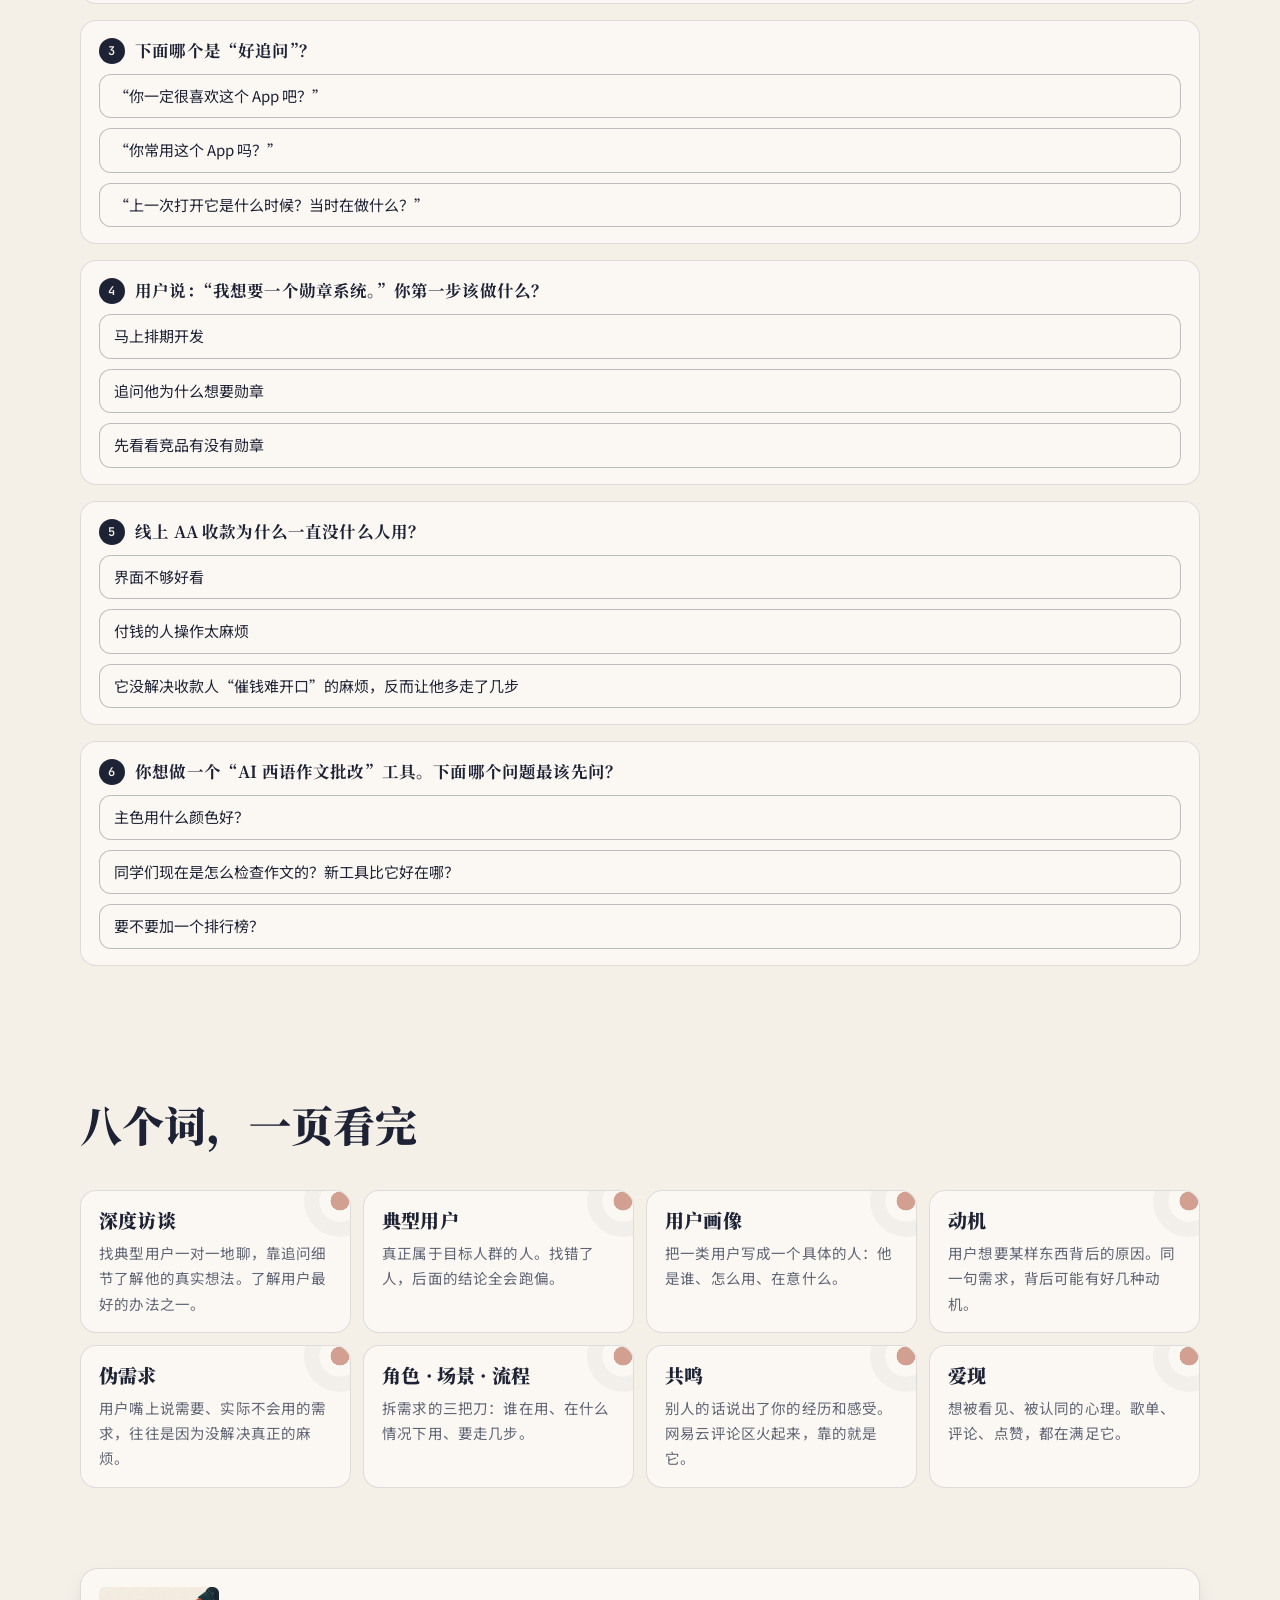
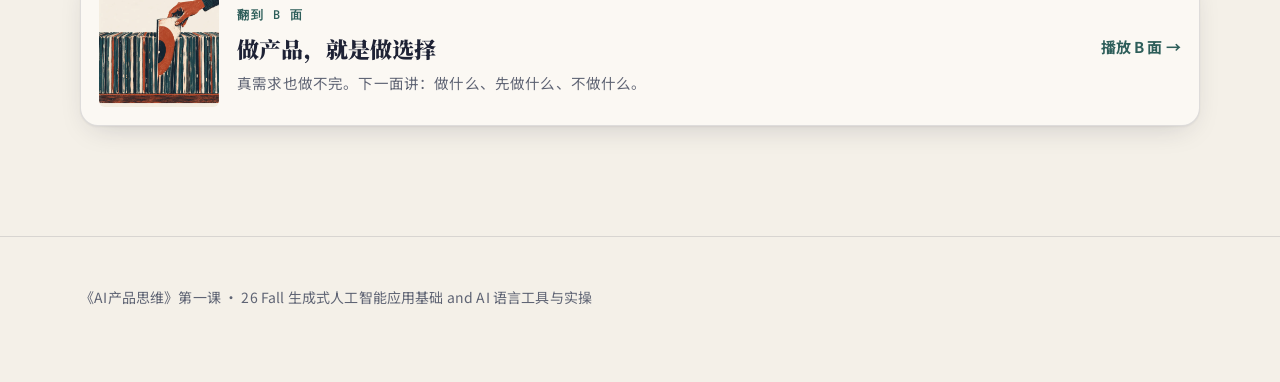
==== commit 49d558af: "页面底部改为“26 Fall 生成式人工智能应用基础 and AI 语言工具与实操” Co-Authored-By: Claude Opus 5.5 <noreply@anthropic.com>" ====
--- a/a-side/index.html
+++ b/a-side/index.html
@@ -504,7 +504,7 @@
 
 <footer class="foot">
   <div class="wrap">
-    <p>《AI产品思维》第一课 · 26 Fall AI 语言工具与实操（西语学院微专业）</p>
+    <p>《AI产品思维》第一课 · 26 Fall 生成式人工智能应用基础 and AI 语言工具与实操</p>
   </div>
 </footer>
 
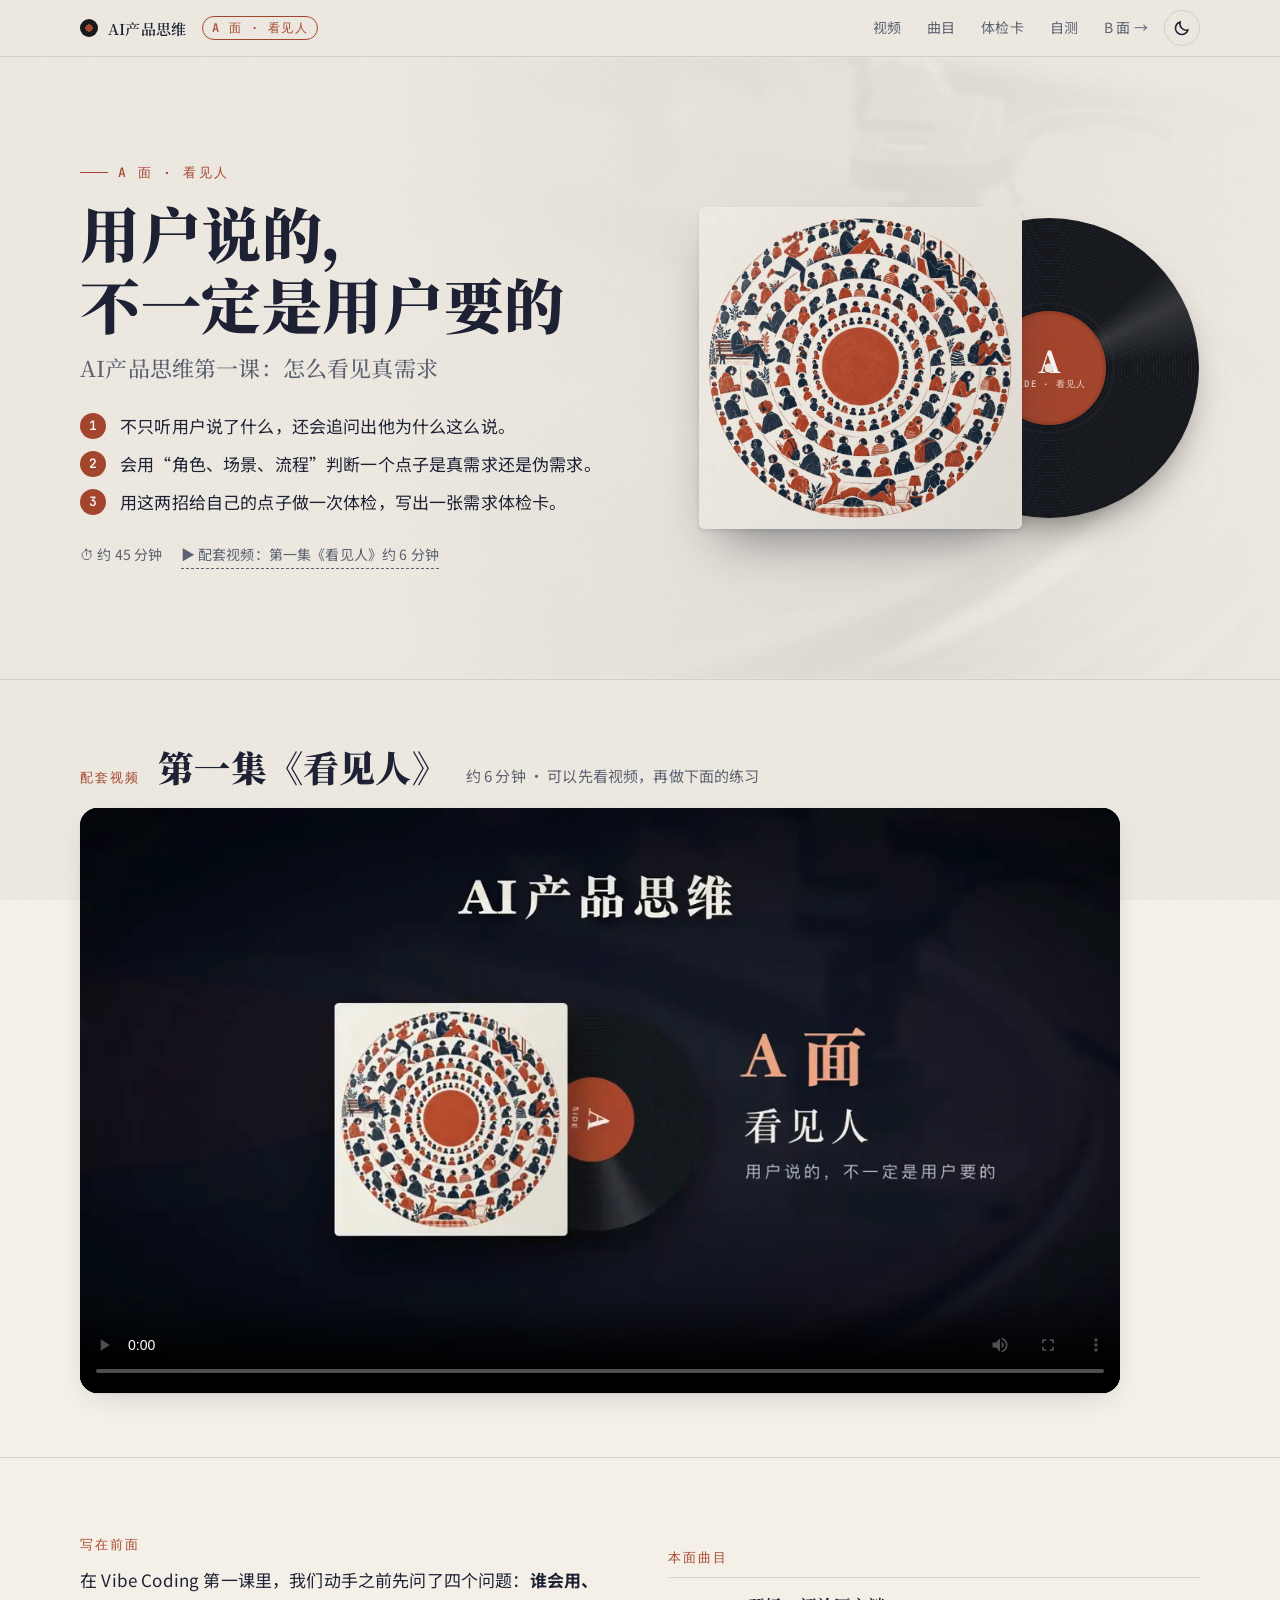
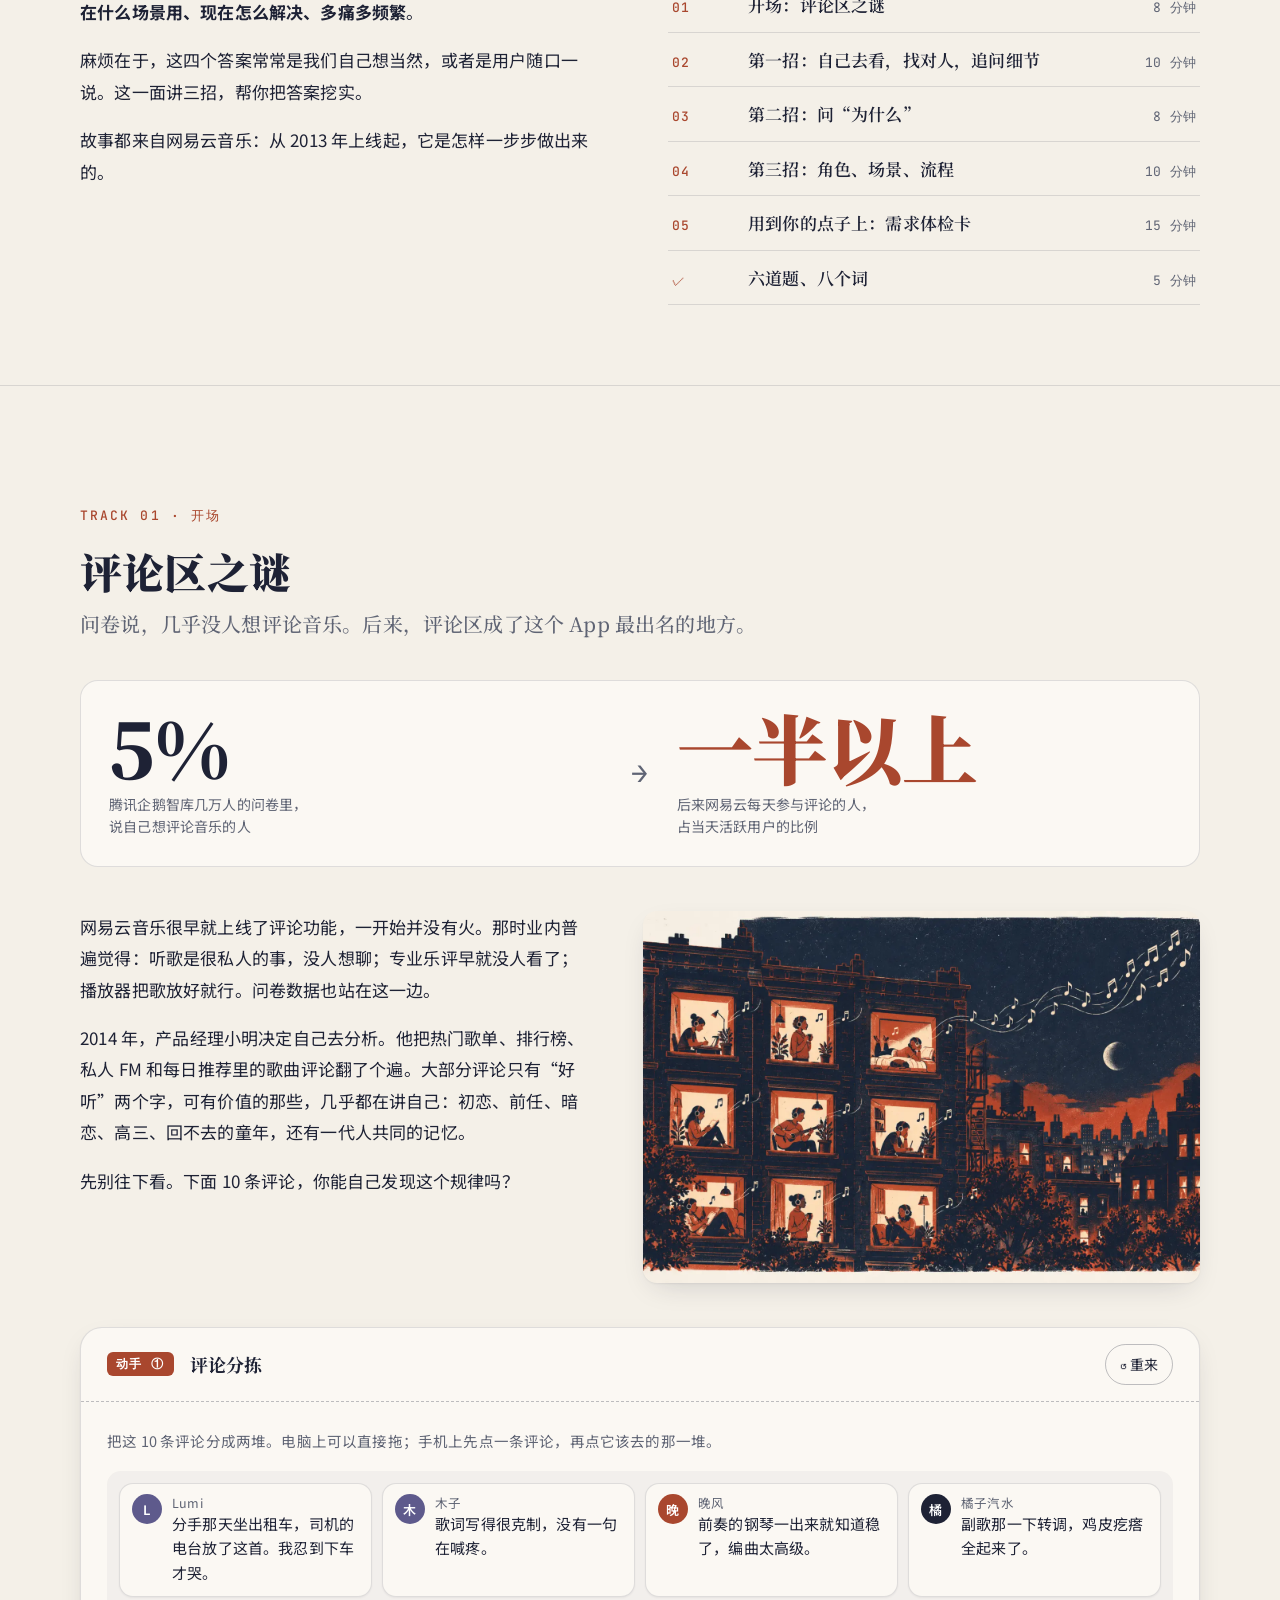
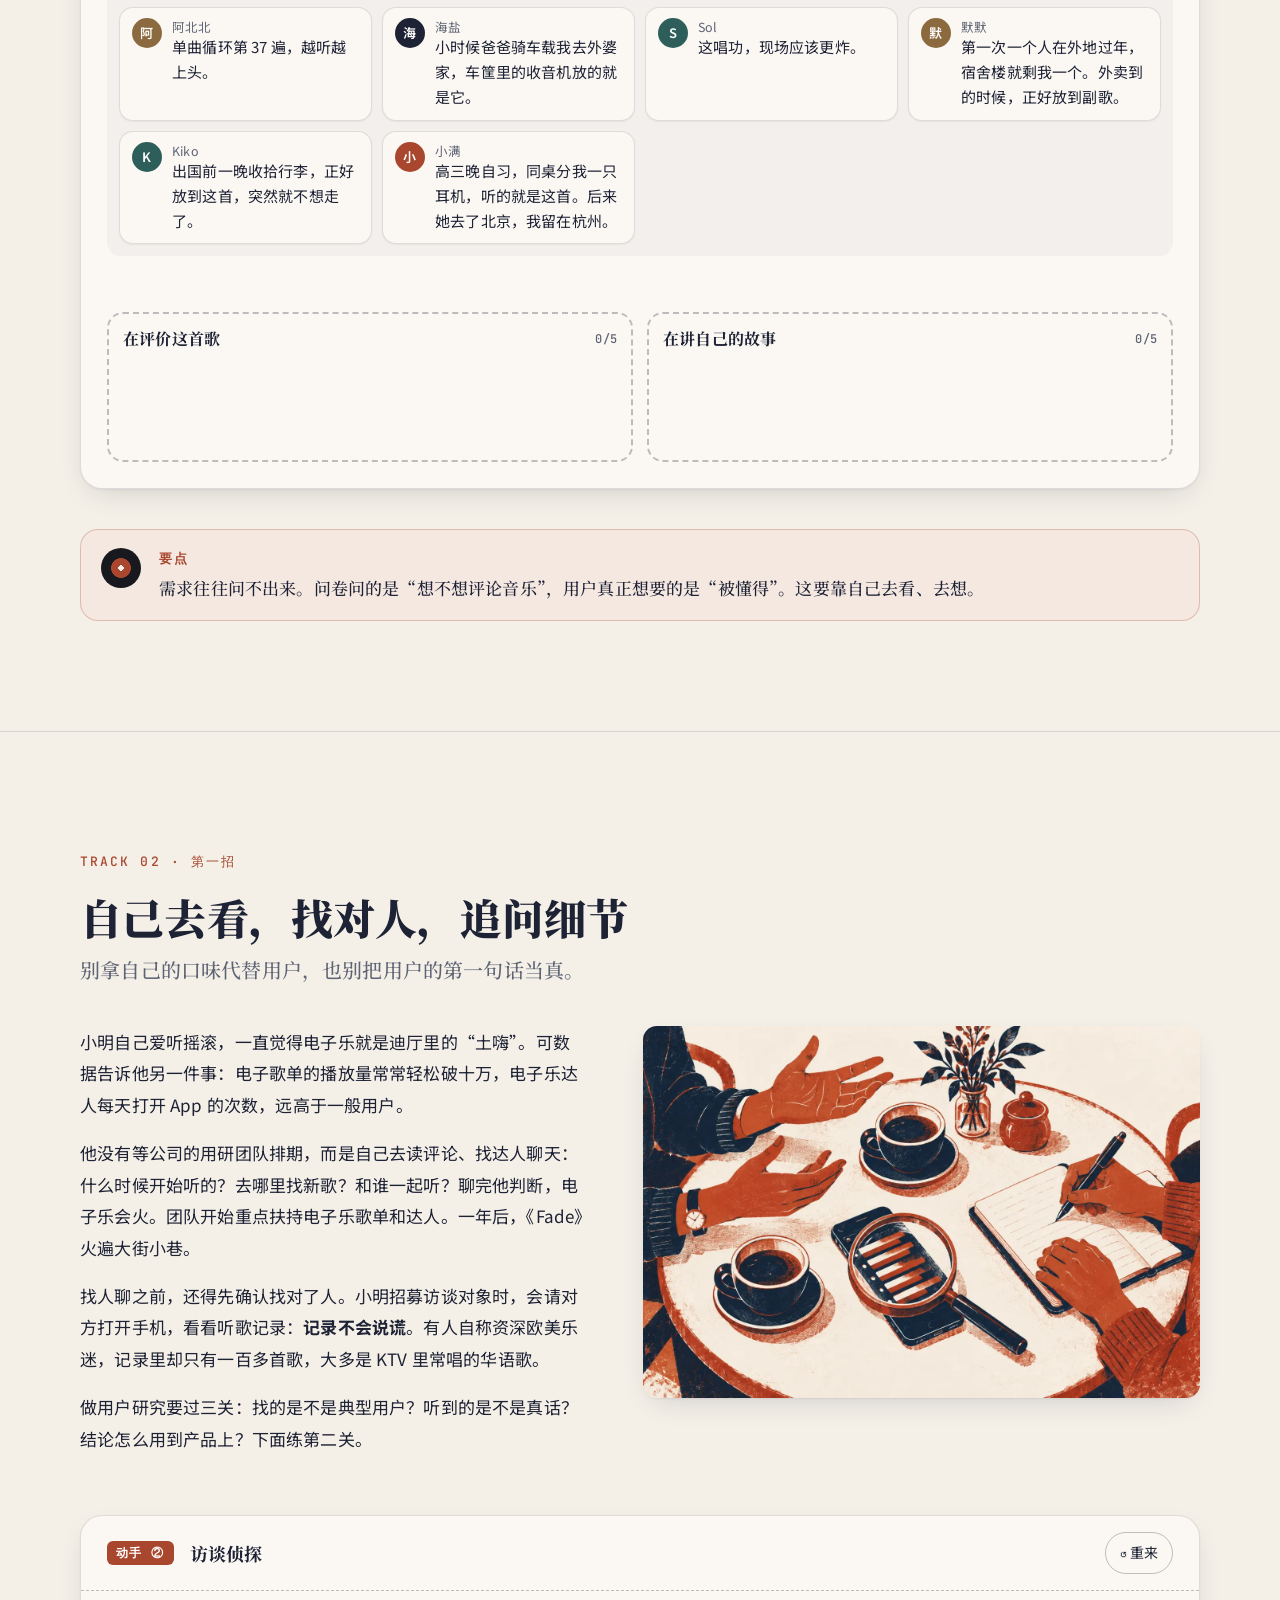
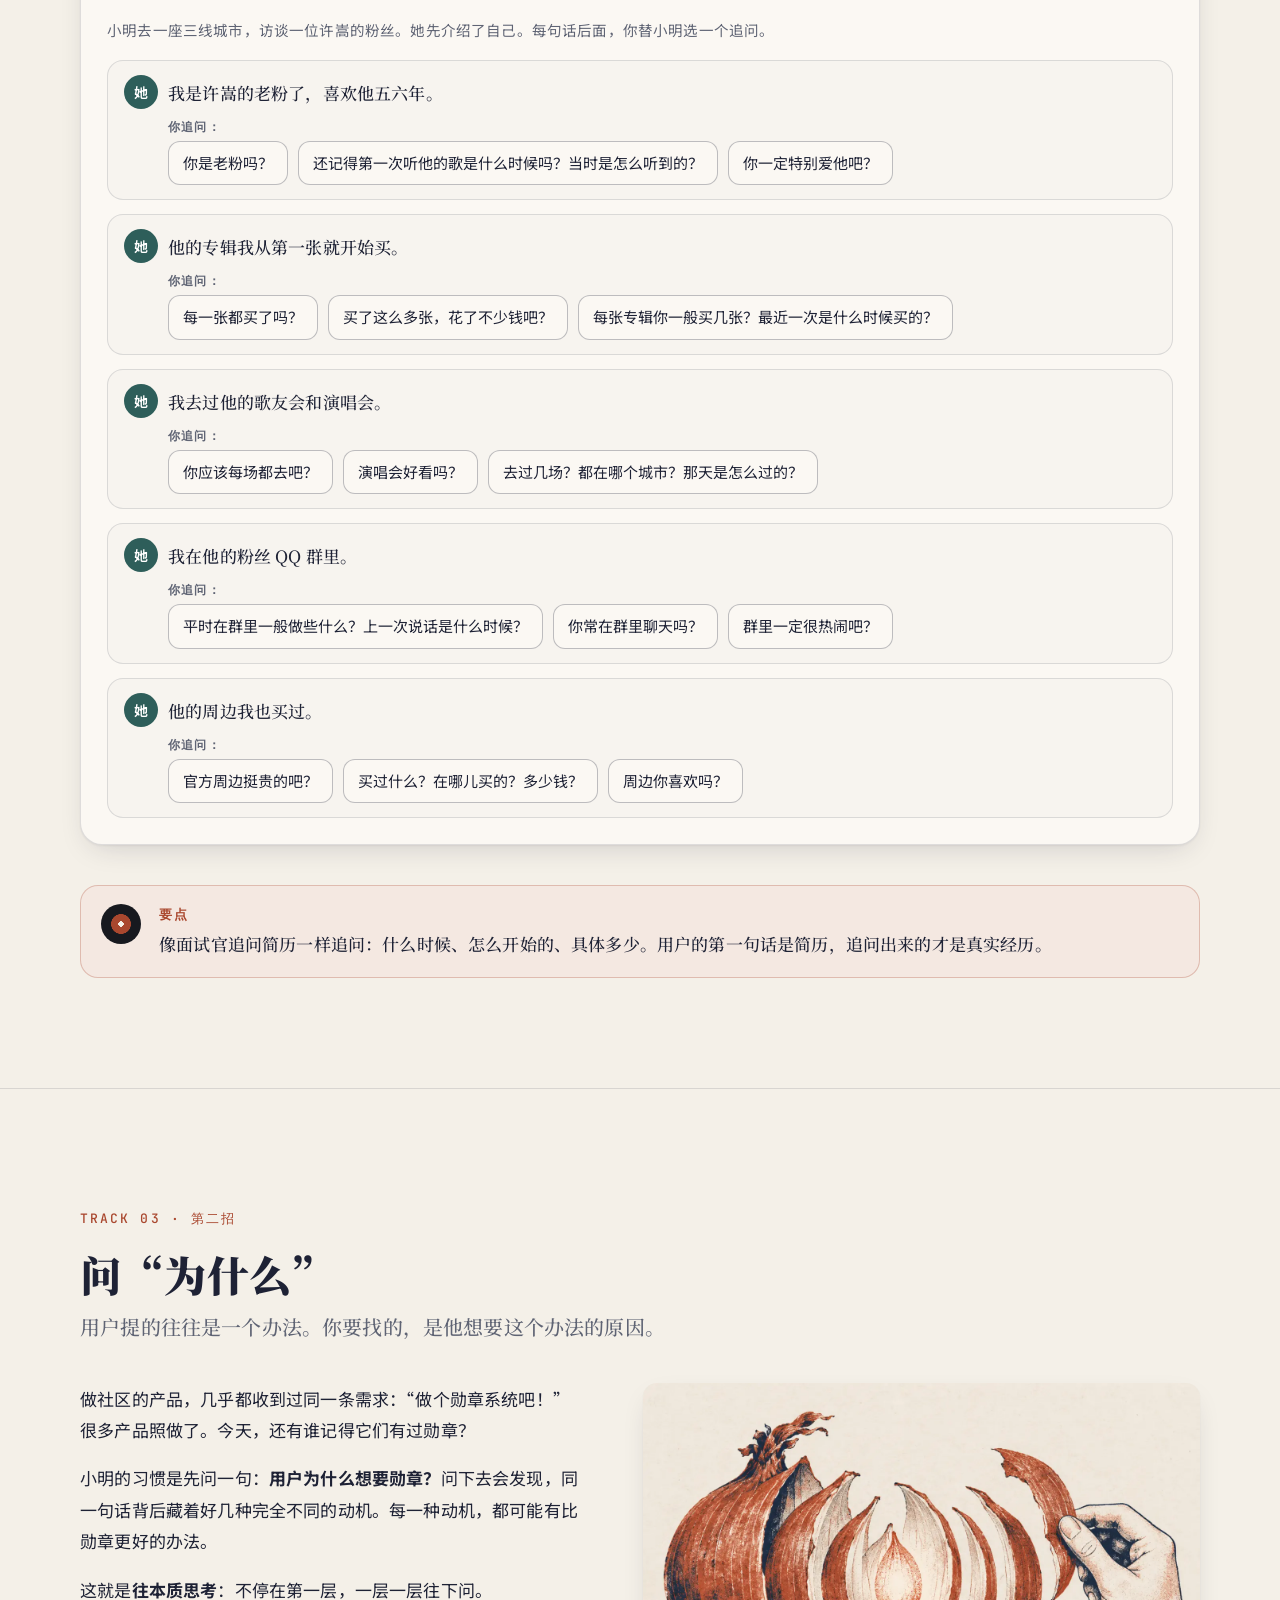
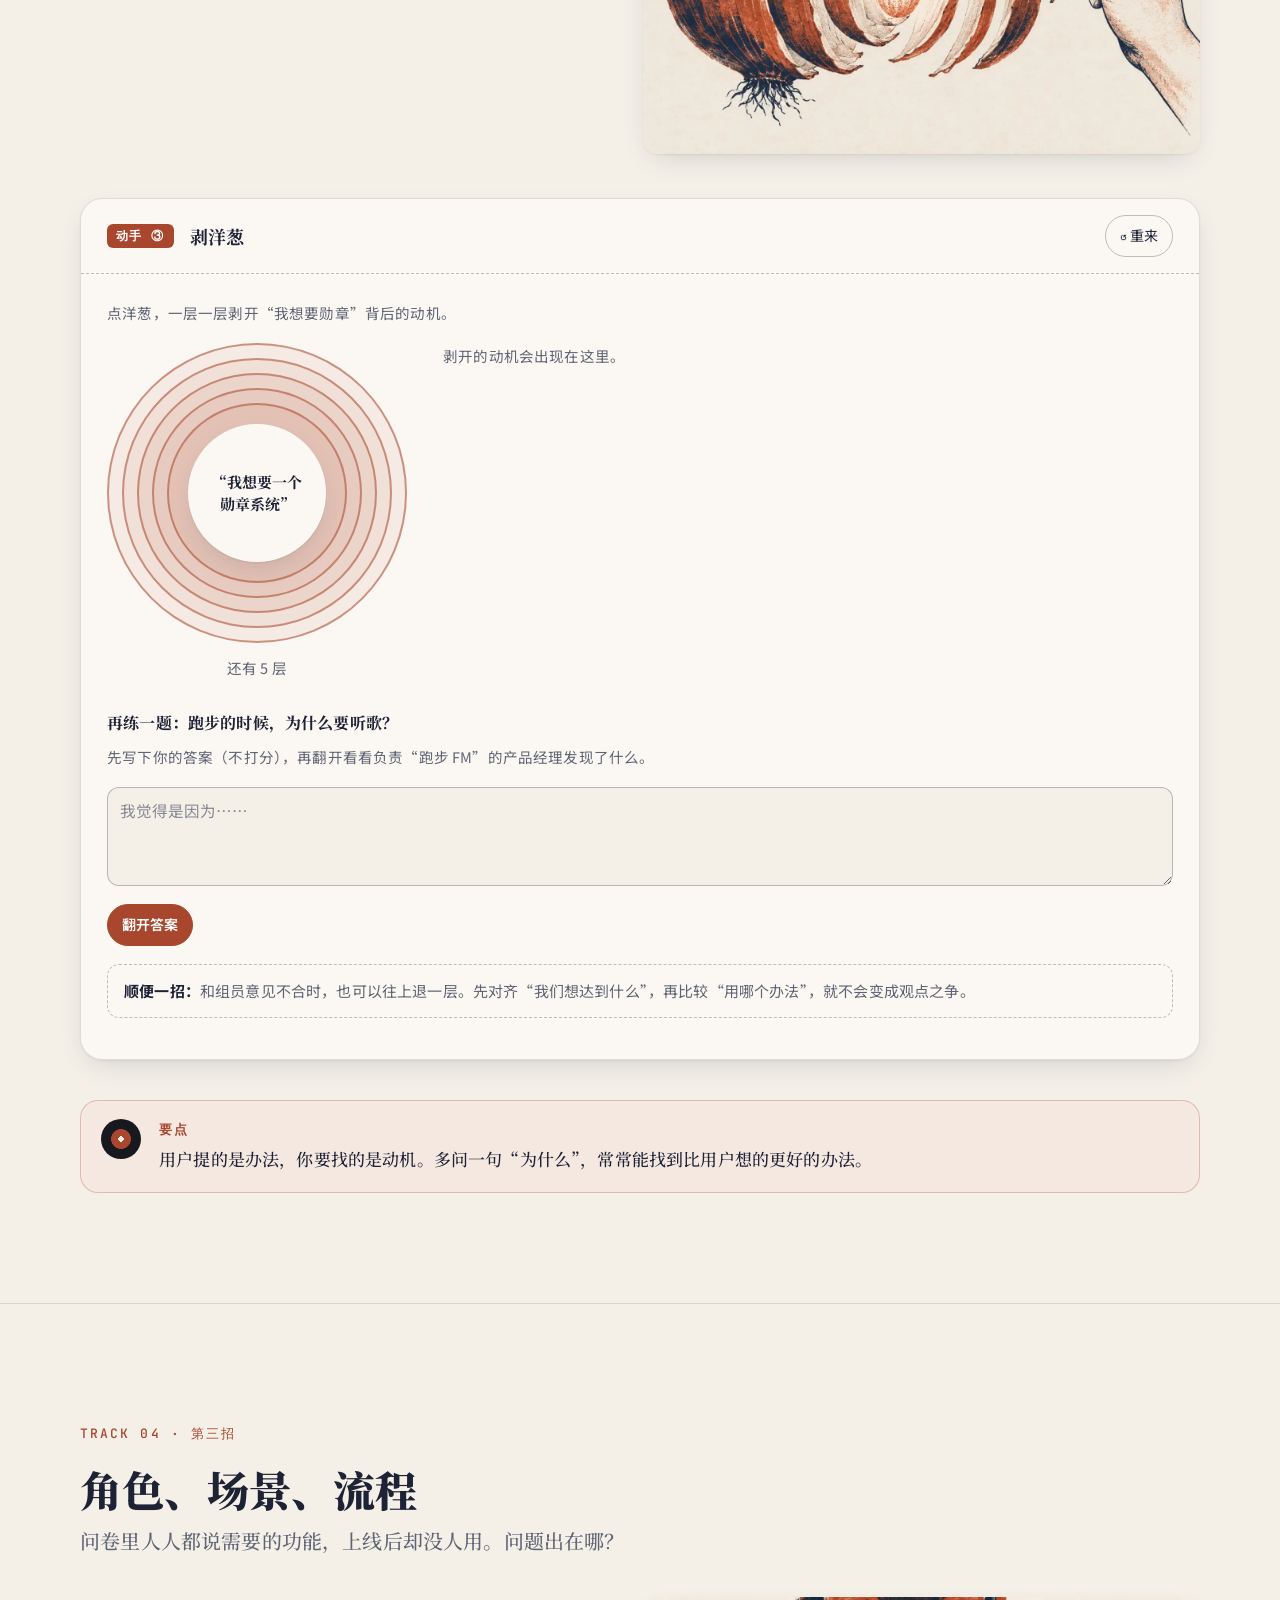
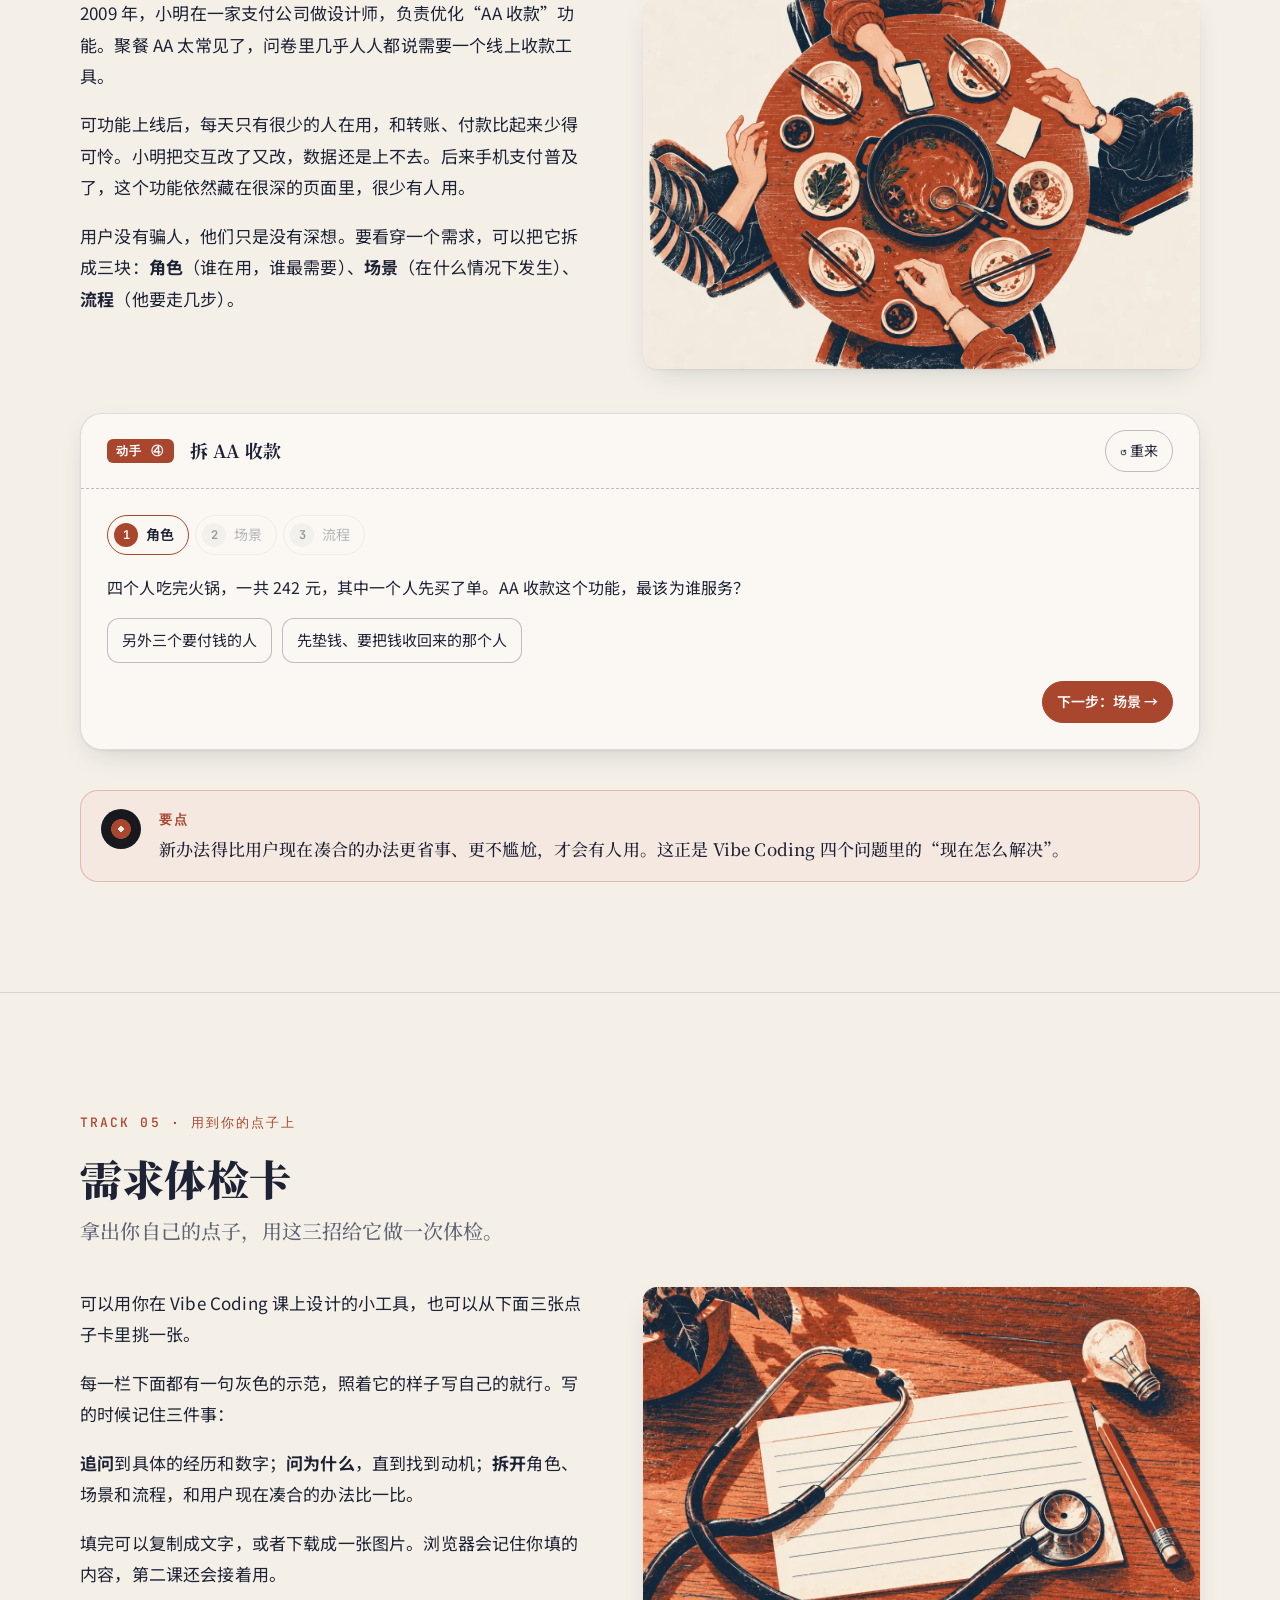
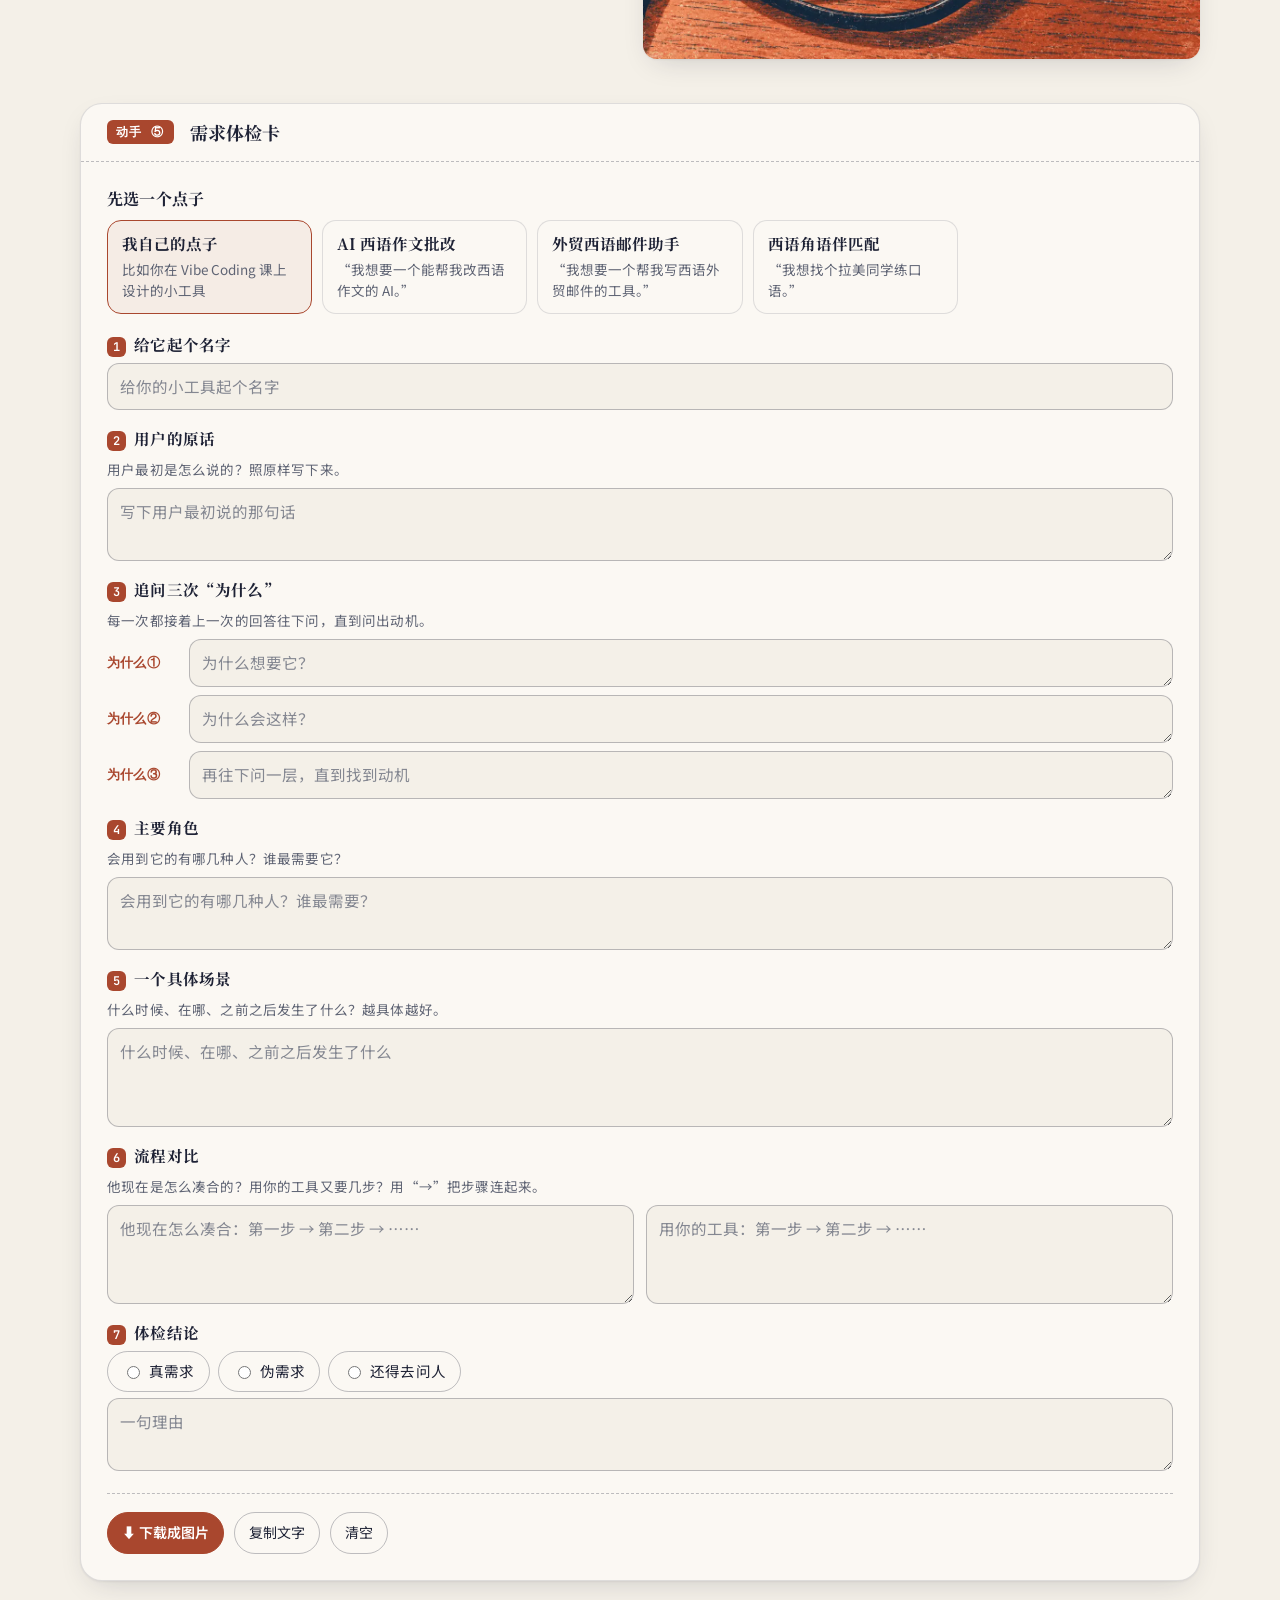
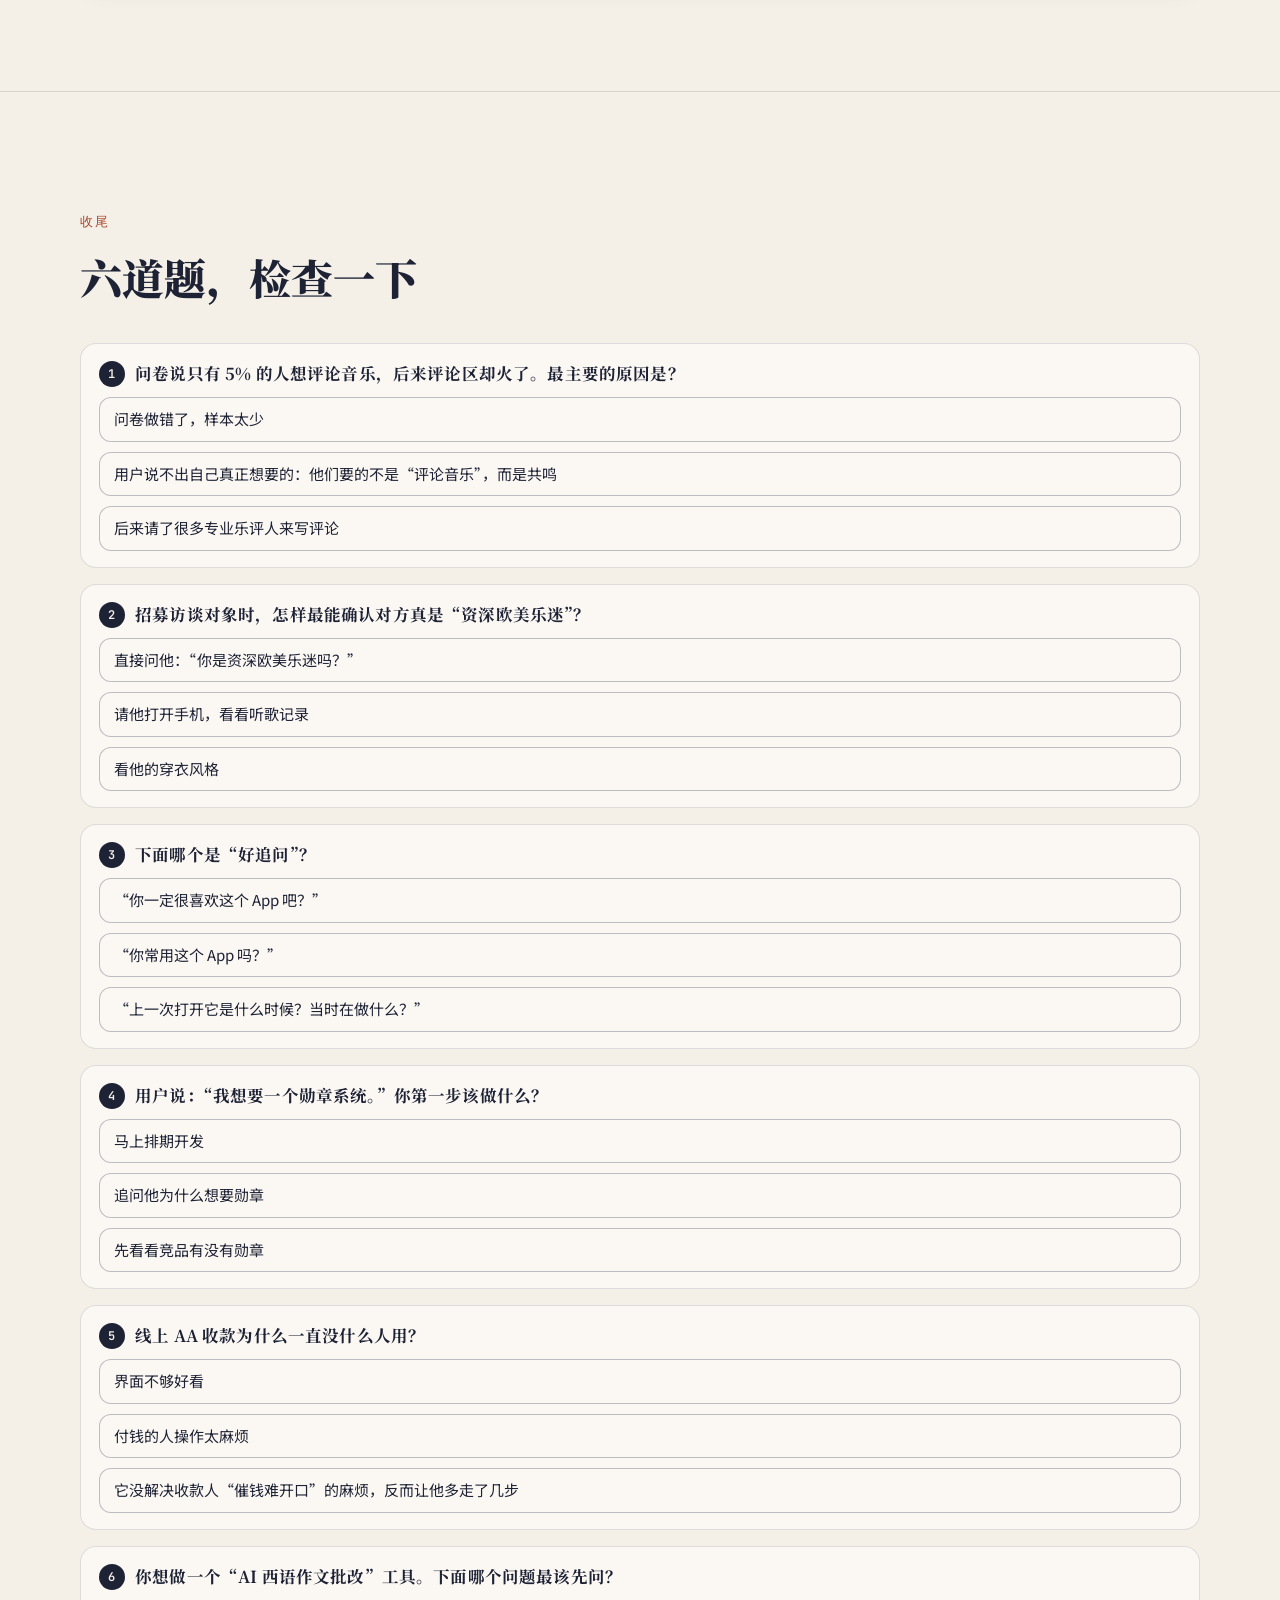
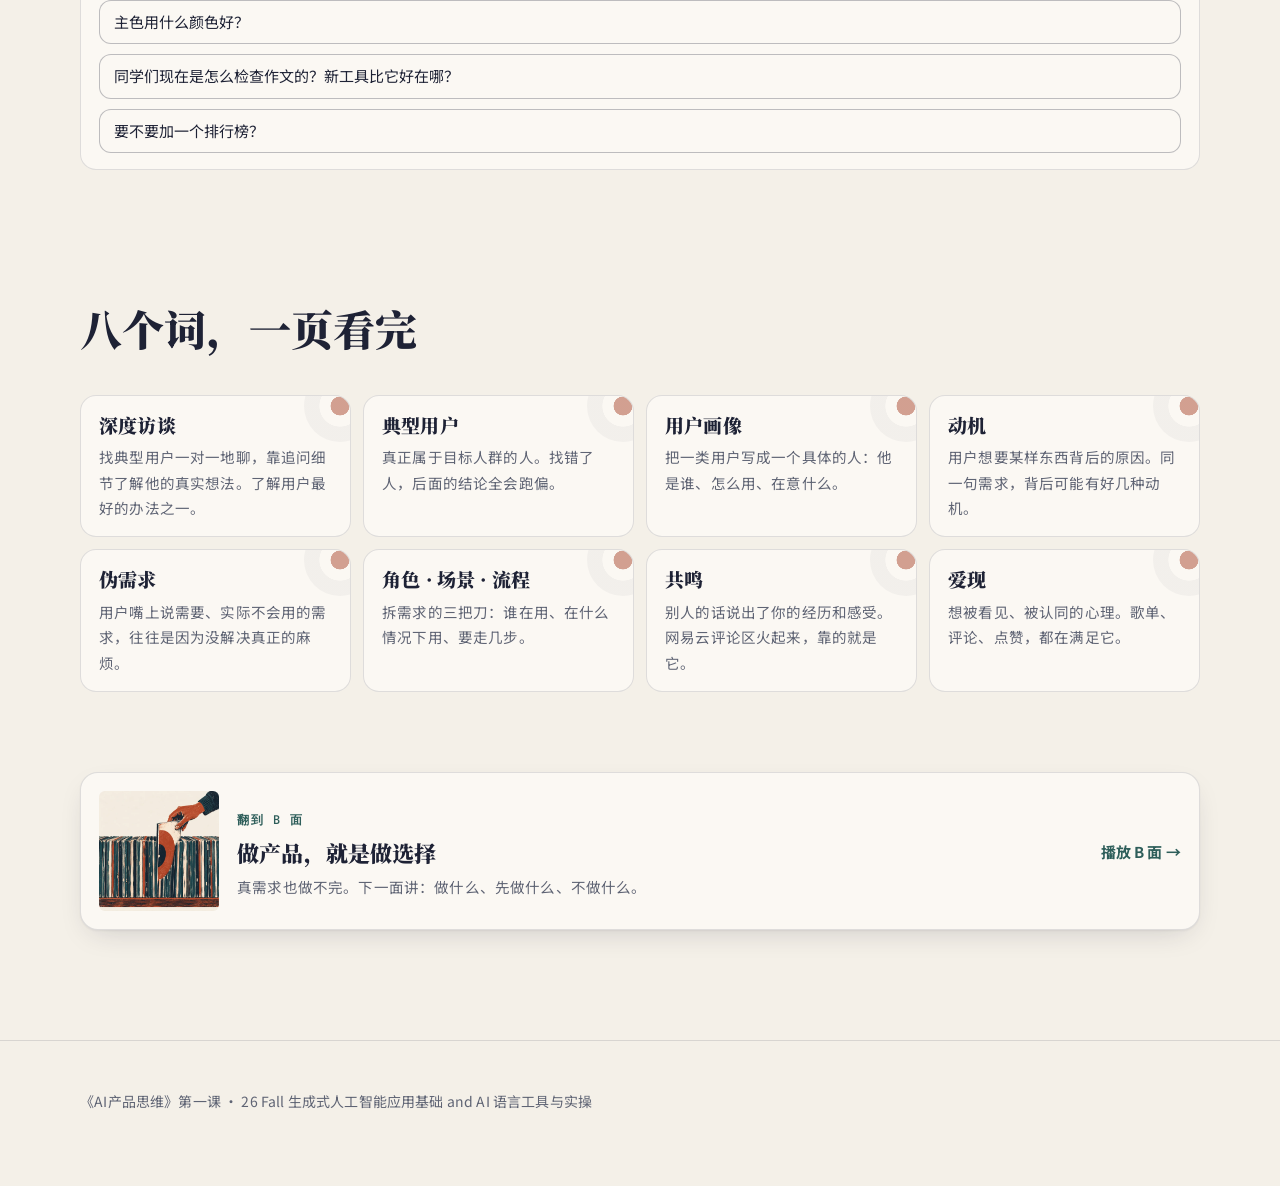
==== commit f4d64e67: "A 面、B 面页面嵌入配套视频播放器和中文字幕 Co-Authored-By: Claude Opus 5.5 <noreply@anthropic.com>" ====
--- a/a-side/index.html
+++ b/a-side/index.html
@@ -21,6 +21,7 @@
     <a class="brand" href="../"><span class="dot" aria-hidden="true"></span>AI产品思维</a>
     <span class="side-tag">A 面 · 看见人</span>
     <nav aria-label="页面导航">
+      <a class="hide-sm" href="#video">视频</a>
       <a class="hide-sm" href="#tracks">曲目</a>
       <a class="hide-sm" href="#t05">体检卡</a>
       <a class="hide-sm" href="#check">自测</a>
@@ -49,7 +50,7 @@
         </ol>
         <p class="meta">
           <span>⏱ 约 45 分钟</span>
-          <span>▶ 配套视频：第一集《看见人》约 6 分钟</span>
+          <span><a href="#video">▶ 配套视频：第一集《看见人》约 6 分钟</a></span>
         </p>
       </div>
       <div class="record" role="img" aria-label="唱片封套：一张由许多戴耳机的听众组成的唱片">
@@ -58,6 +59,22 @@
           <div class="disc-spin"><div class="label"><span><b>A</b><small>SIDE · 看见人</small></span></div></div>
           <div class="hole"></div>
         </div>
+      </div>
+    </div>
+  </section>
+
+  <section class="watch" id="video">
+    <div class="wrap">
+      <div class="watch-head">
+        <p class="track-no">配套视频</p>
+        <h2>第一集《看见人》</h2>
+        <span class="d">约 6 分钟 · 可以先看视频，再做下面的练习</span>
+      </div>
+      <div class="player">
+        <video controls preload="metadata" playsinline poster="../assets/video/ep1-poster.webp">
+          <source src="../assets/video/ep1.mp4" type="video/mp4">
+          <track kind="subtitles" srclang="zh-CN" label="中文" src="../assets/video/ep1.vtt">
+        </video>
       </div>
     </div>
   </section>
--- a/assets/course.css
+++ b/assets/course.css
@@ -141,6 +141,17 @@
   .hero .record { order: -1; width: min(100%, 380px); }
   .hero-bg video { display: none; }
 }
+
+/* ---------- 配套视频 ---------- */
+.watch { padding-block: clamp(36px, 6vw, 64px); border-bottom: 1px solid var(--line); }
+.watch-head { display: flex; flex-wrap: wrap; align-items: baseline; gap: 6px 18px; margin-bottom: 18px; }
+.watch-head .track-no { margin: 0; }
+.watch-head h2 { margin: 0; font: 900 clamp(26px, 3.4vw, 36px)/1.3 var(--serif); }
+.watch-head .d { font-size: 15px; color: var(--muted); }
+.player { position: relative; width: 100%; max-width: 1040px; aspect-ratio: 16 / 9; border-radius: 18px; overflow: hidden; background: #0b0c10; box-shadow: var(--shadow); }
+.player video { width: 100%; height: 100%; max-width: none; display: block; object-fit: contain; background: #0b0c10; }
+.hero .meta a { color: inherit; text-decoration: none; border-bottom: 1px dashed currentColor; }
+.hero .meta a:hover { color: var(--accent); }
 
 /* ---------- 写在前面 + 曲目表 ---------- */
 .track.intro { padding-block: clamp(44px, 7vw, 80px); }
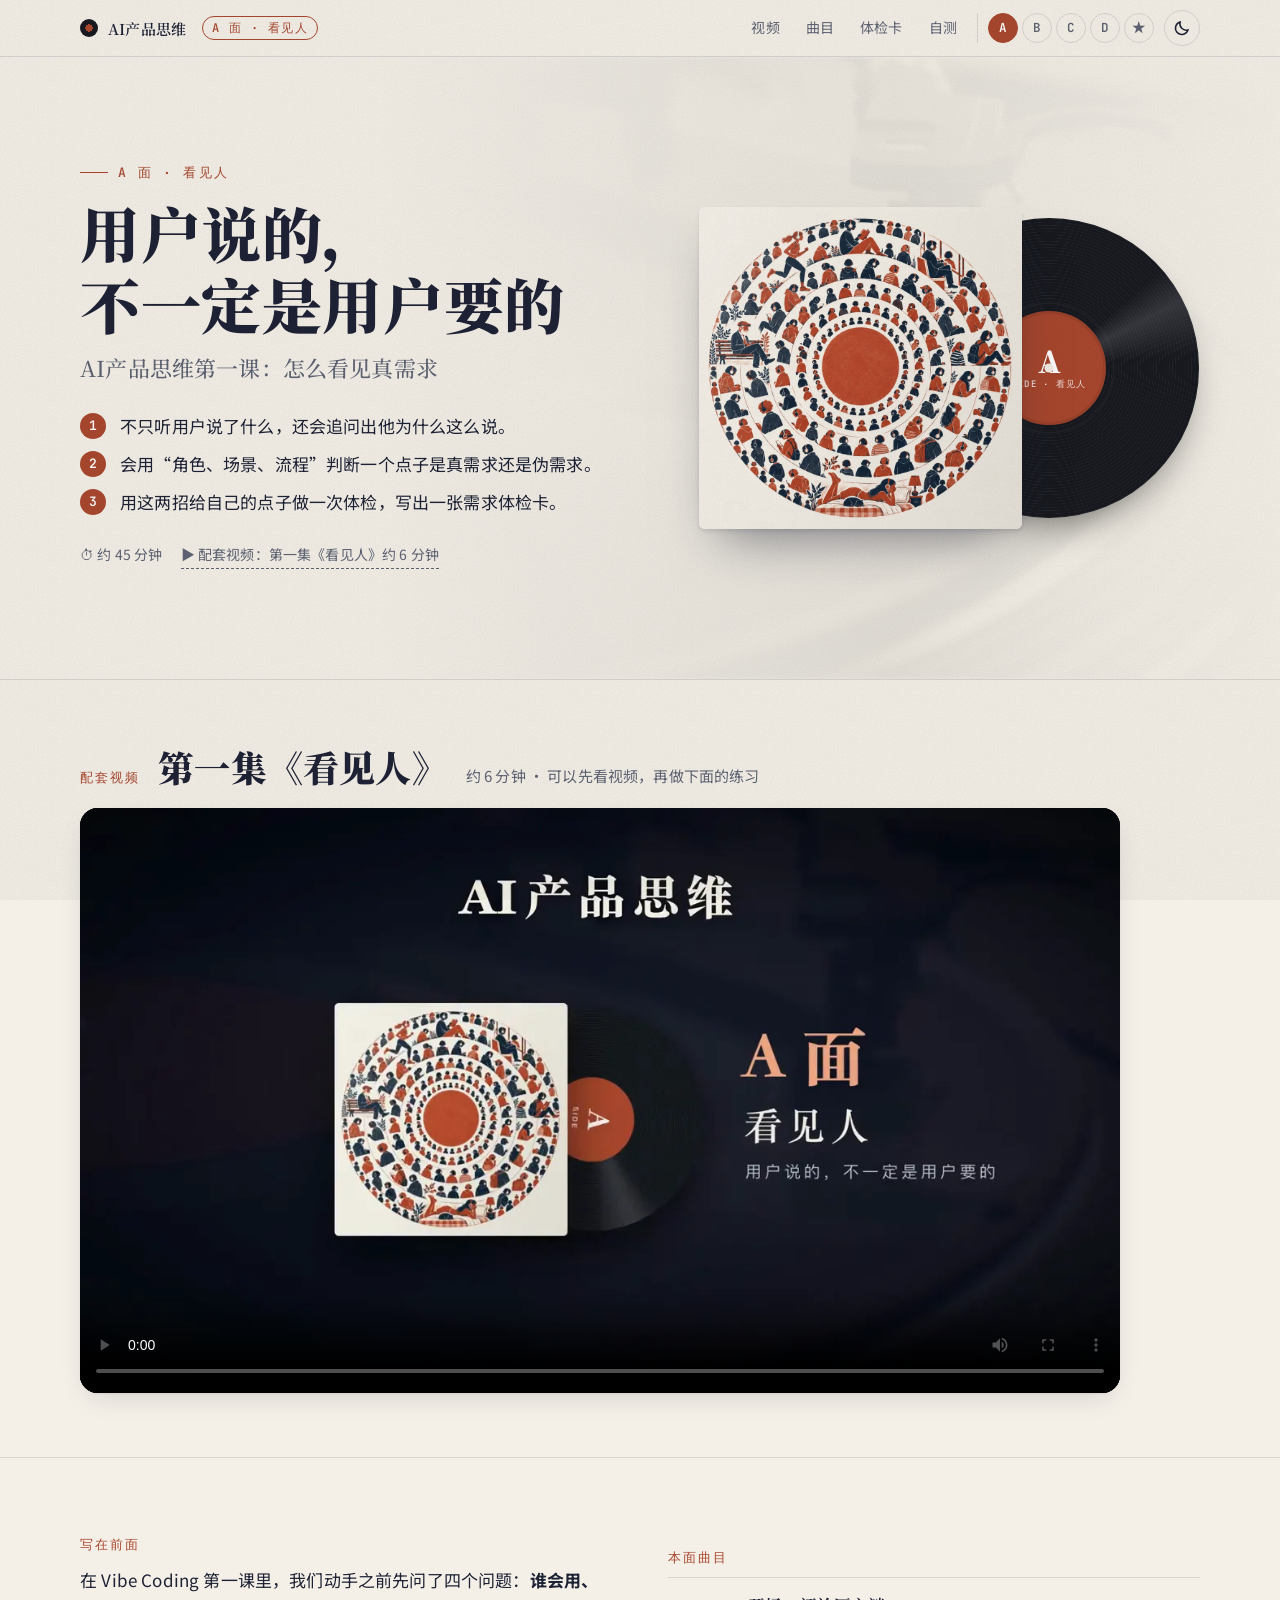
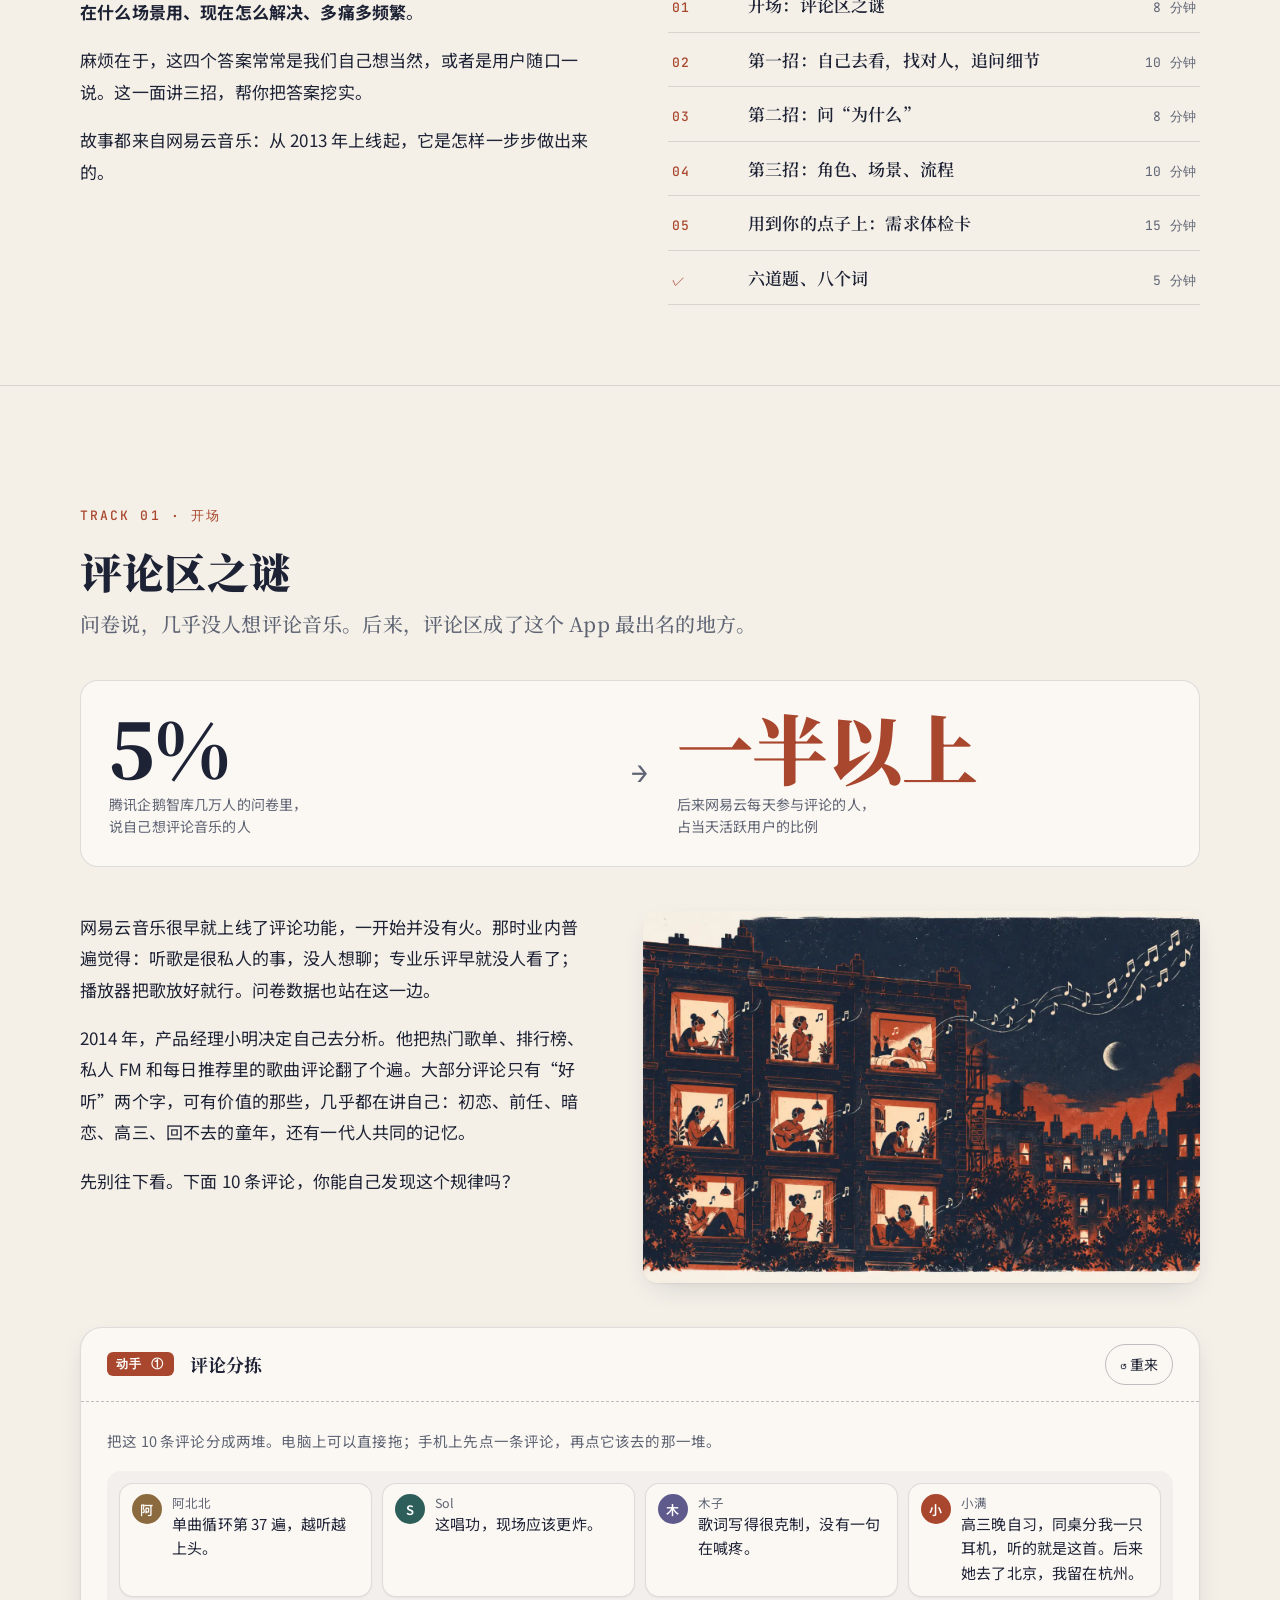
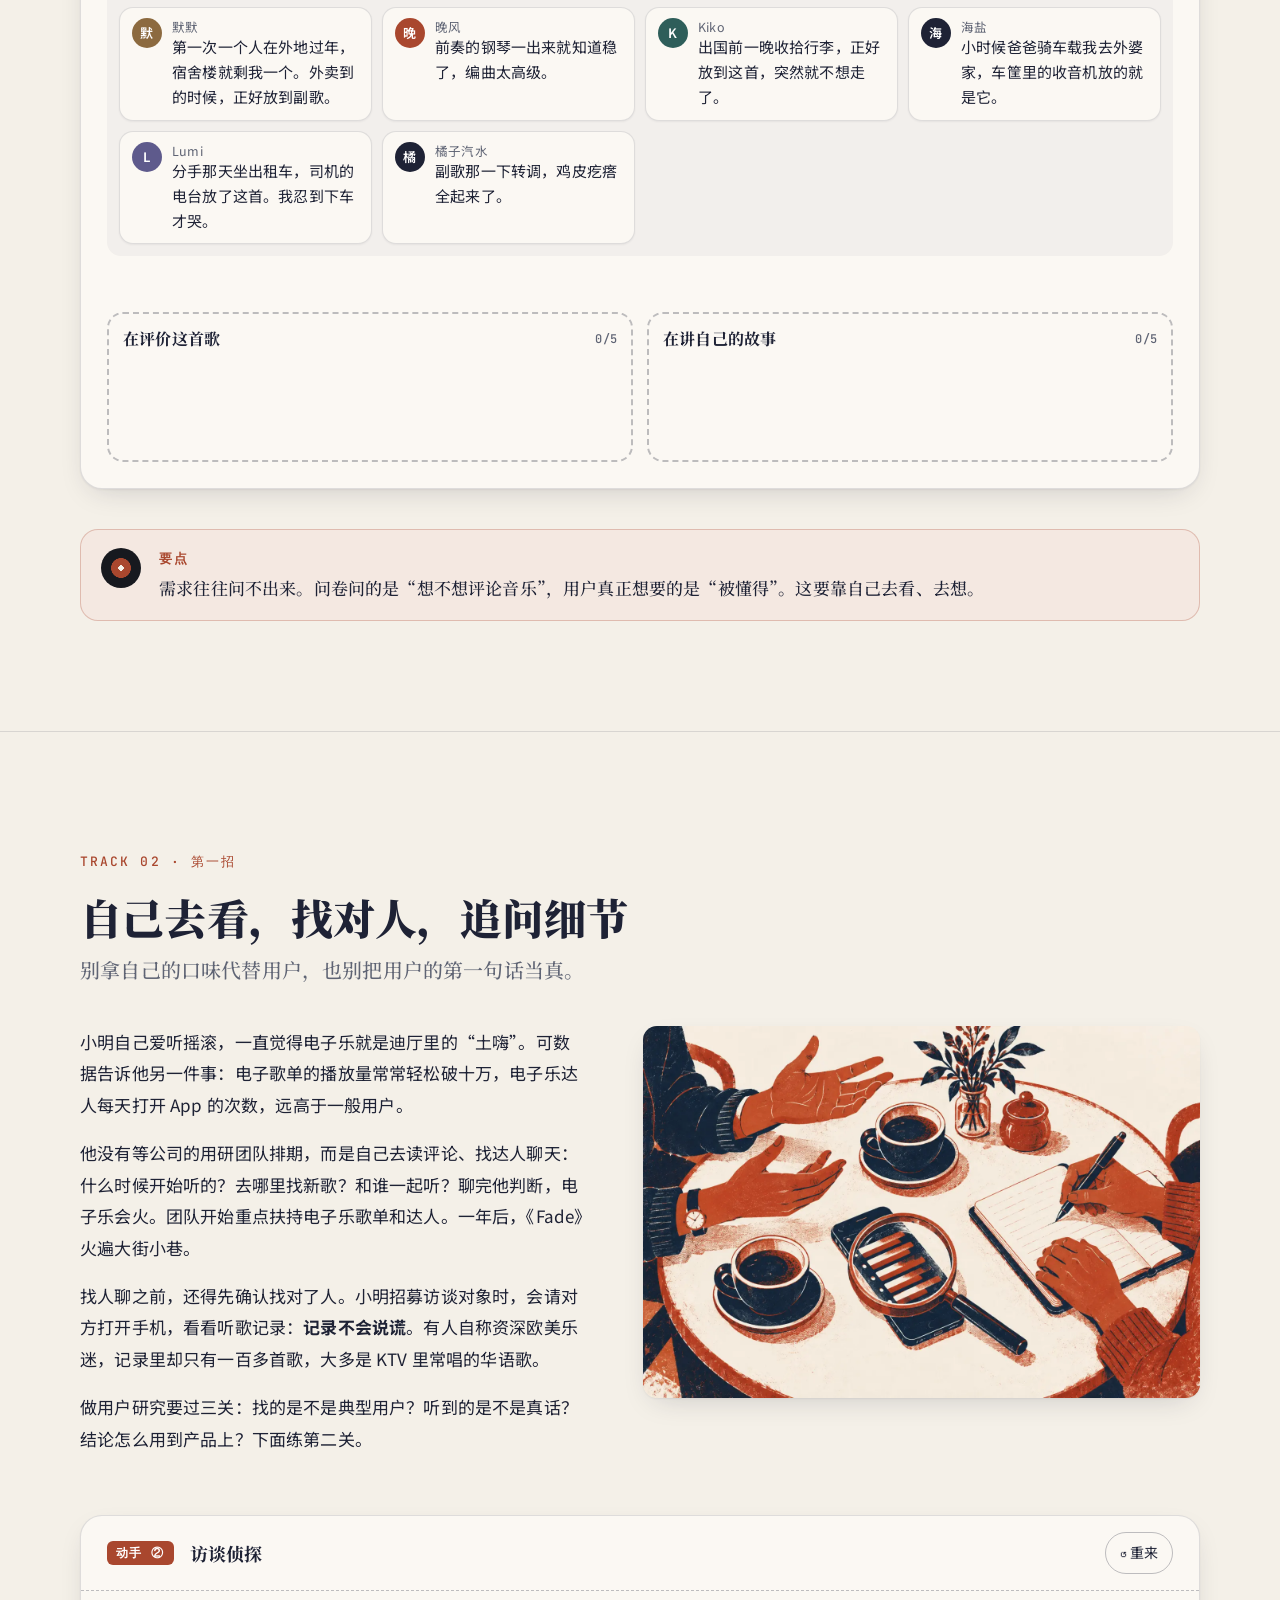
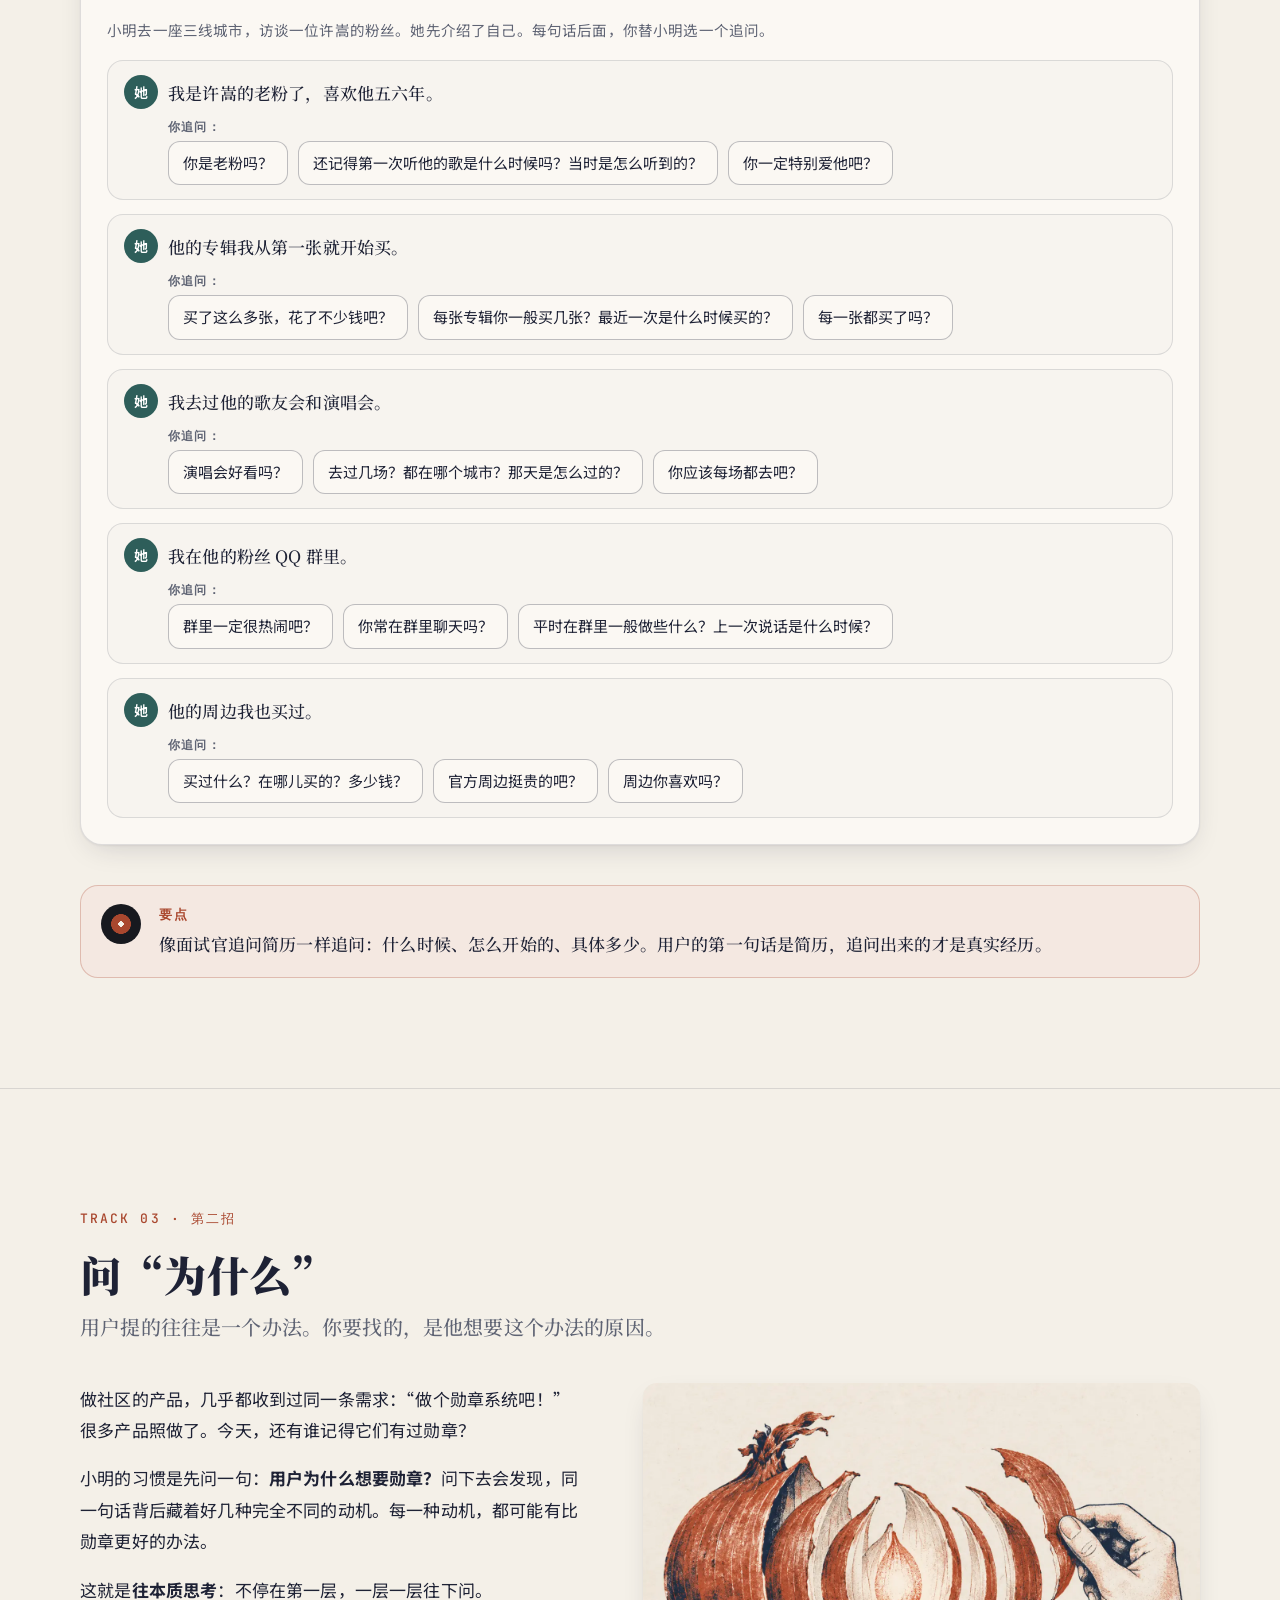
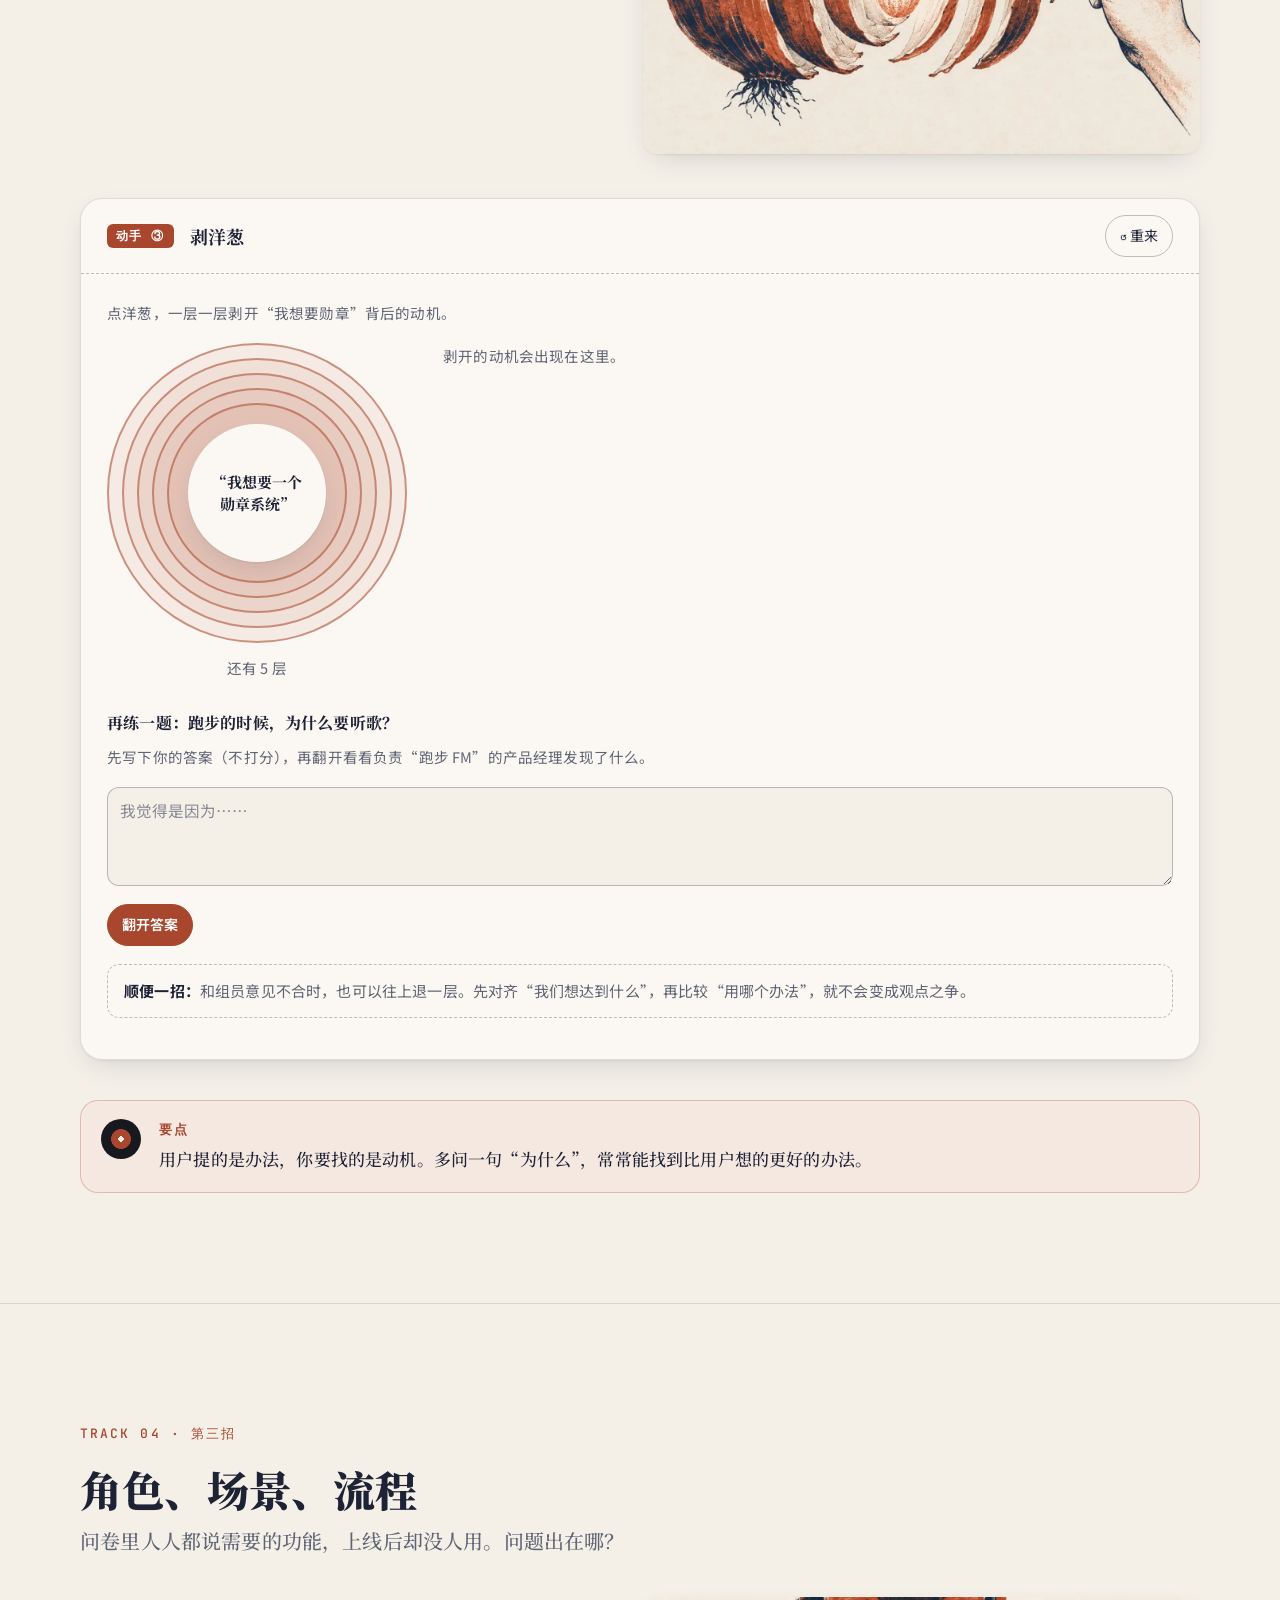
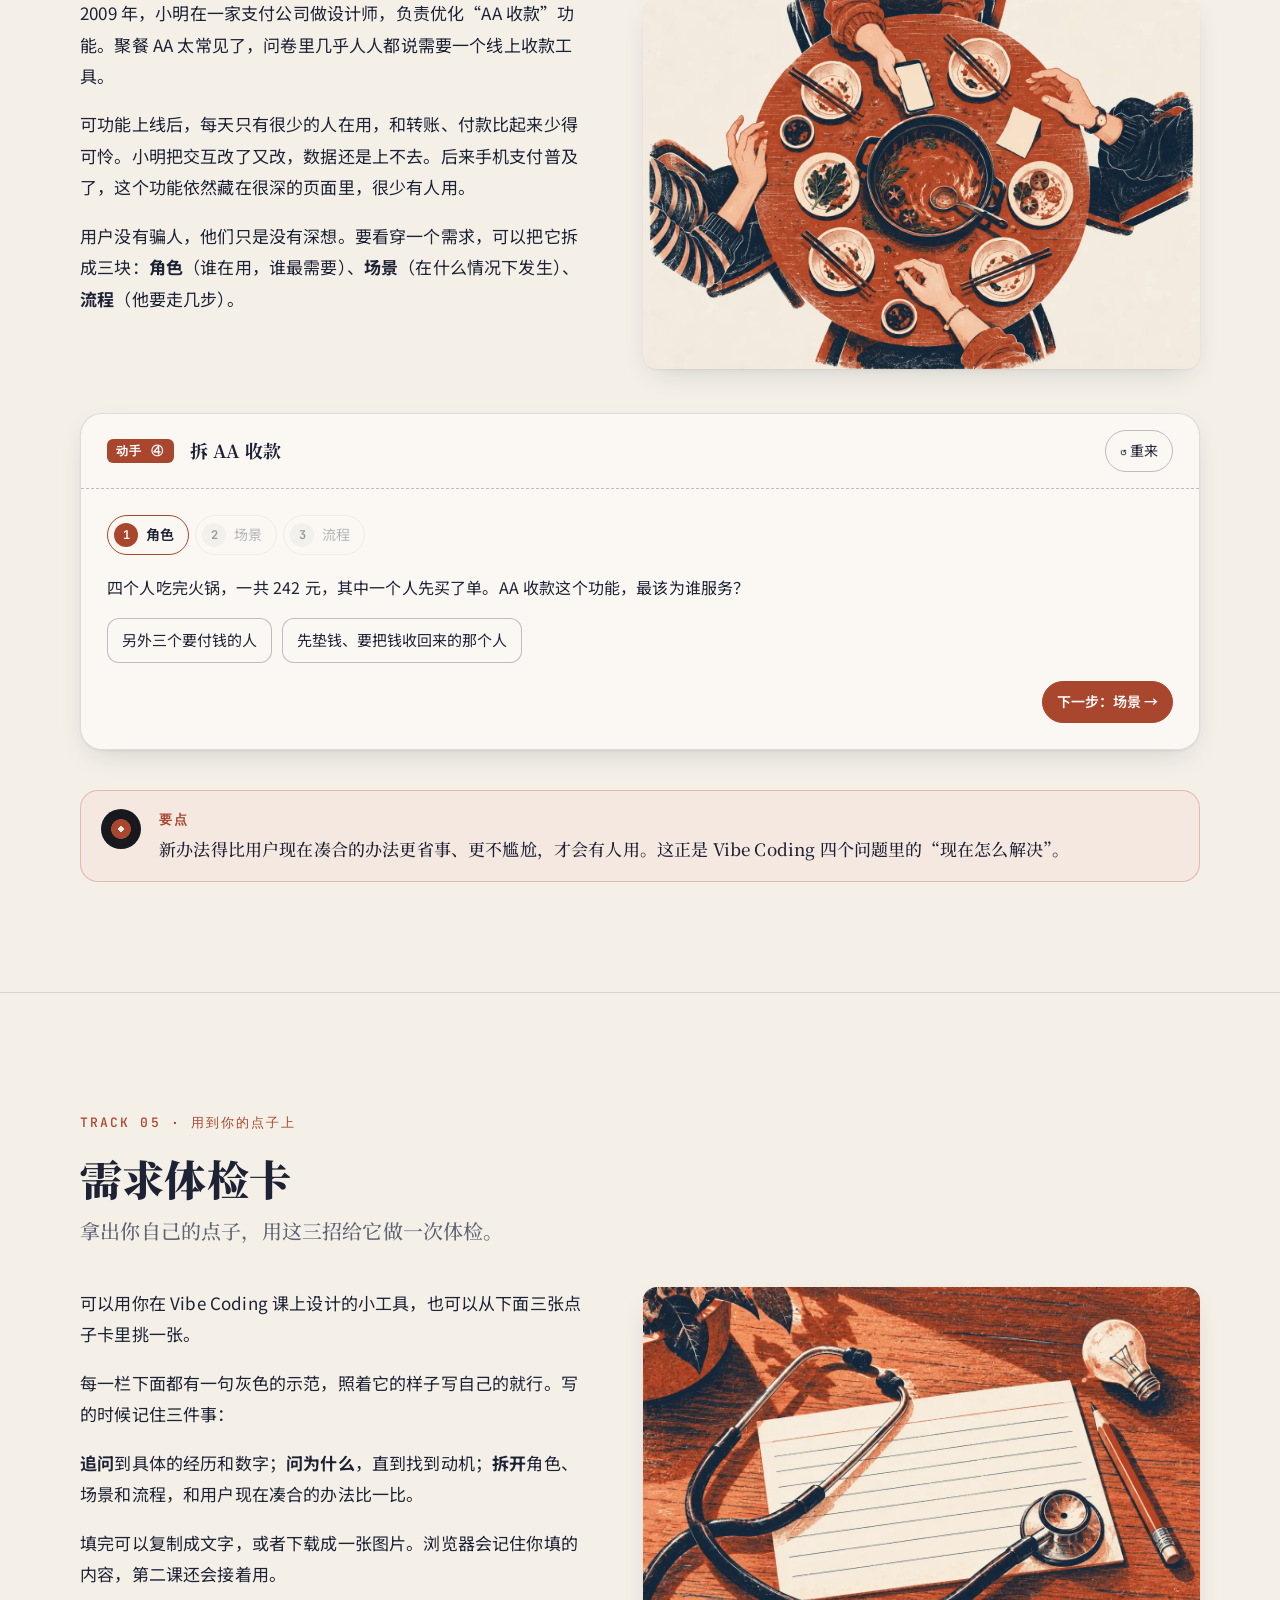
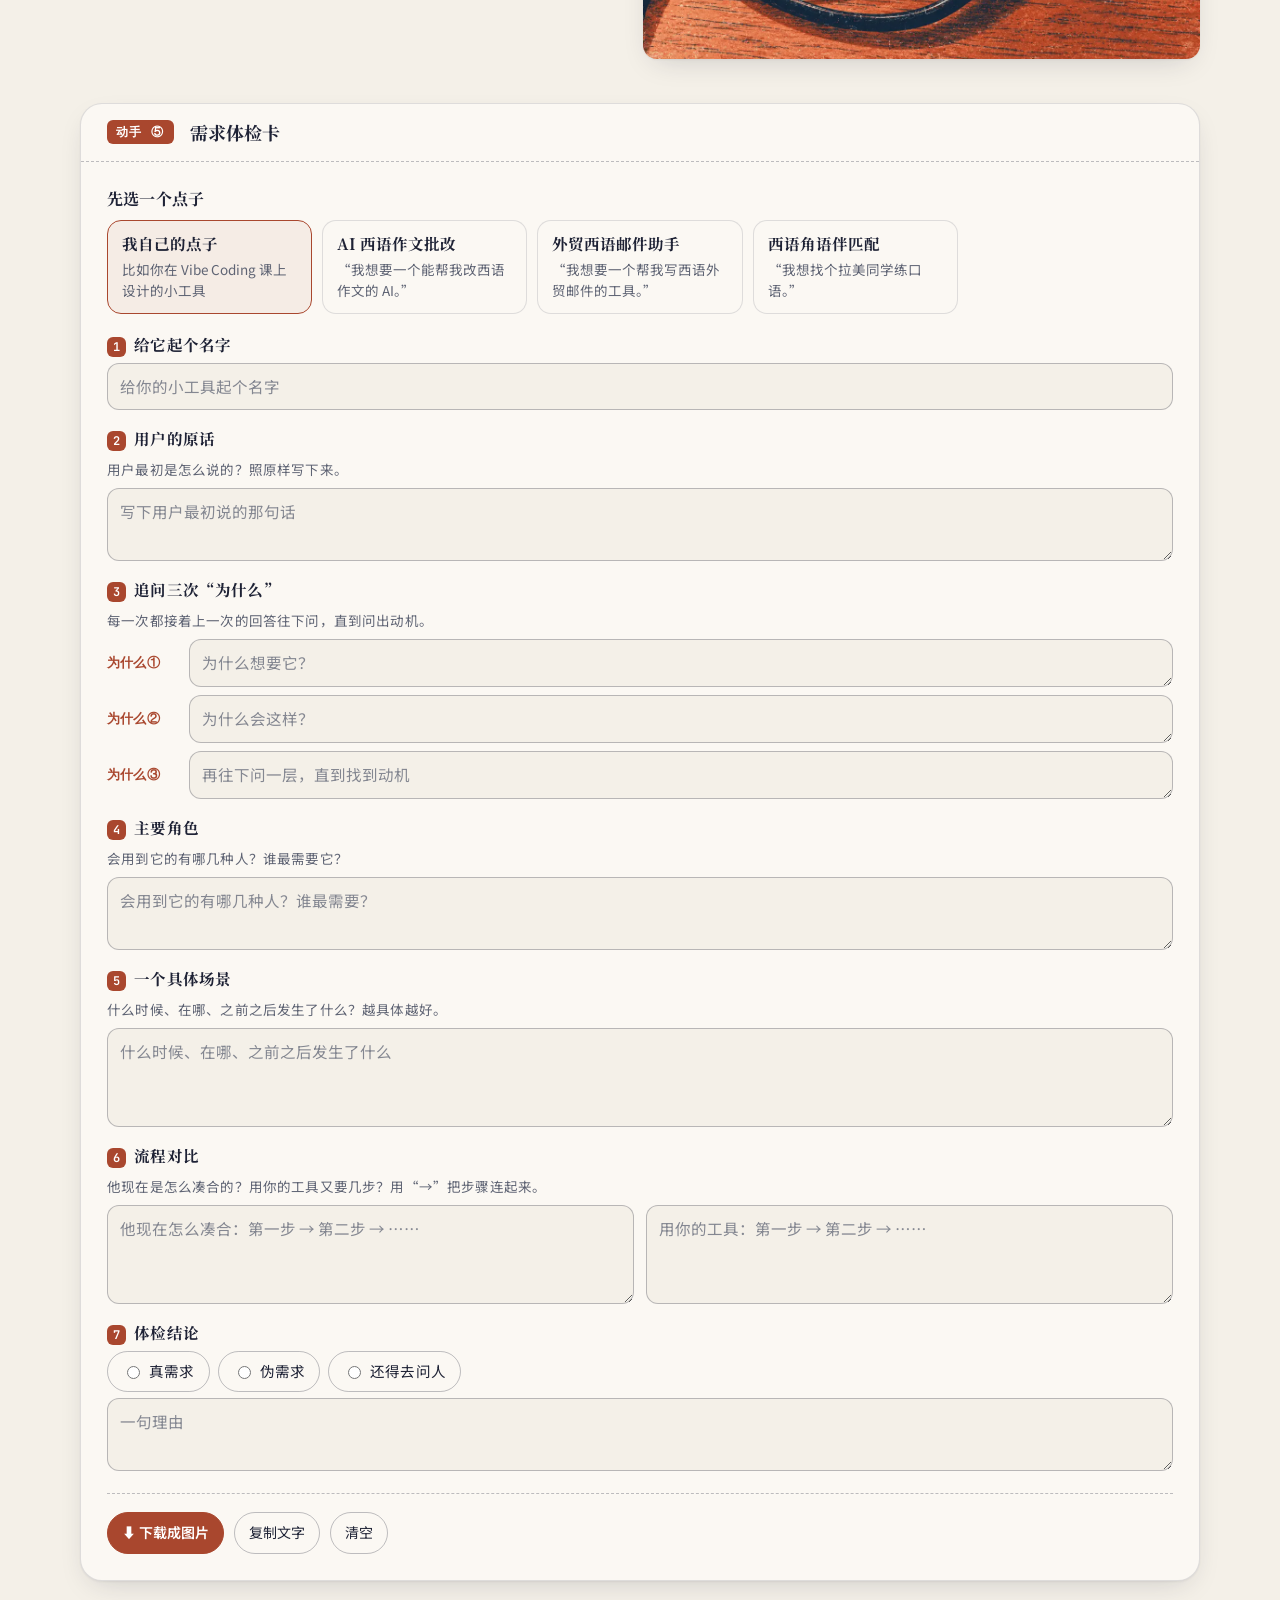
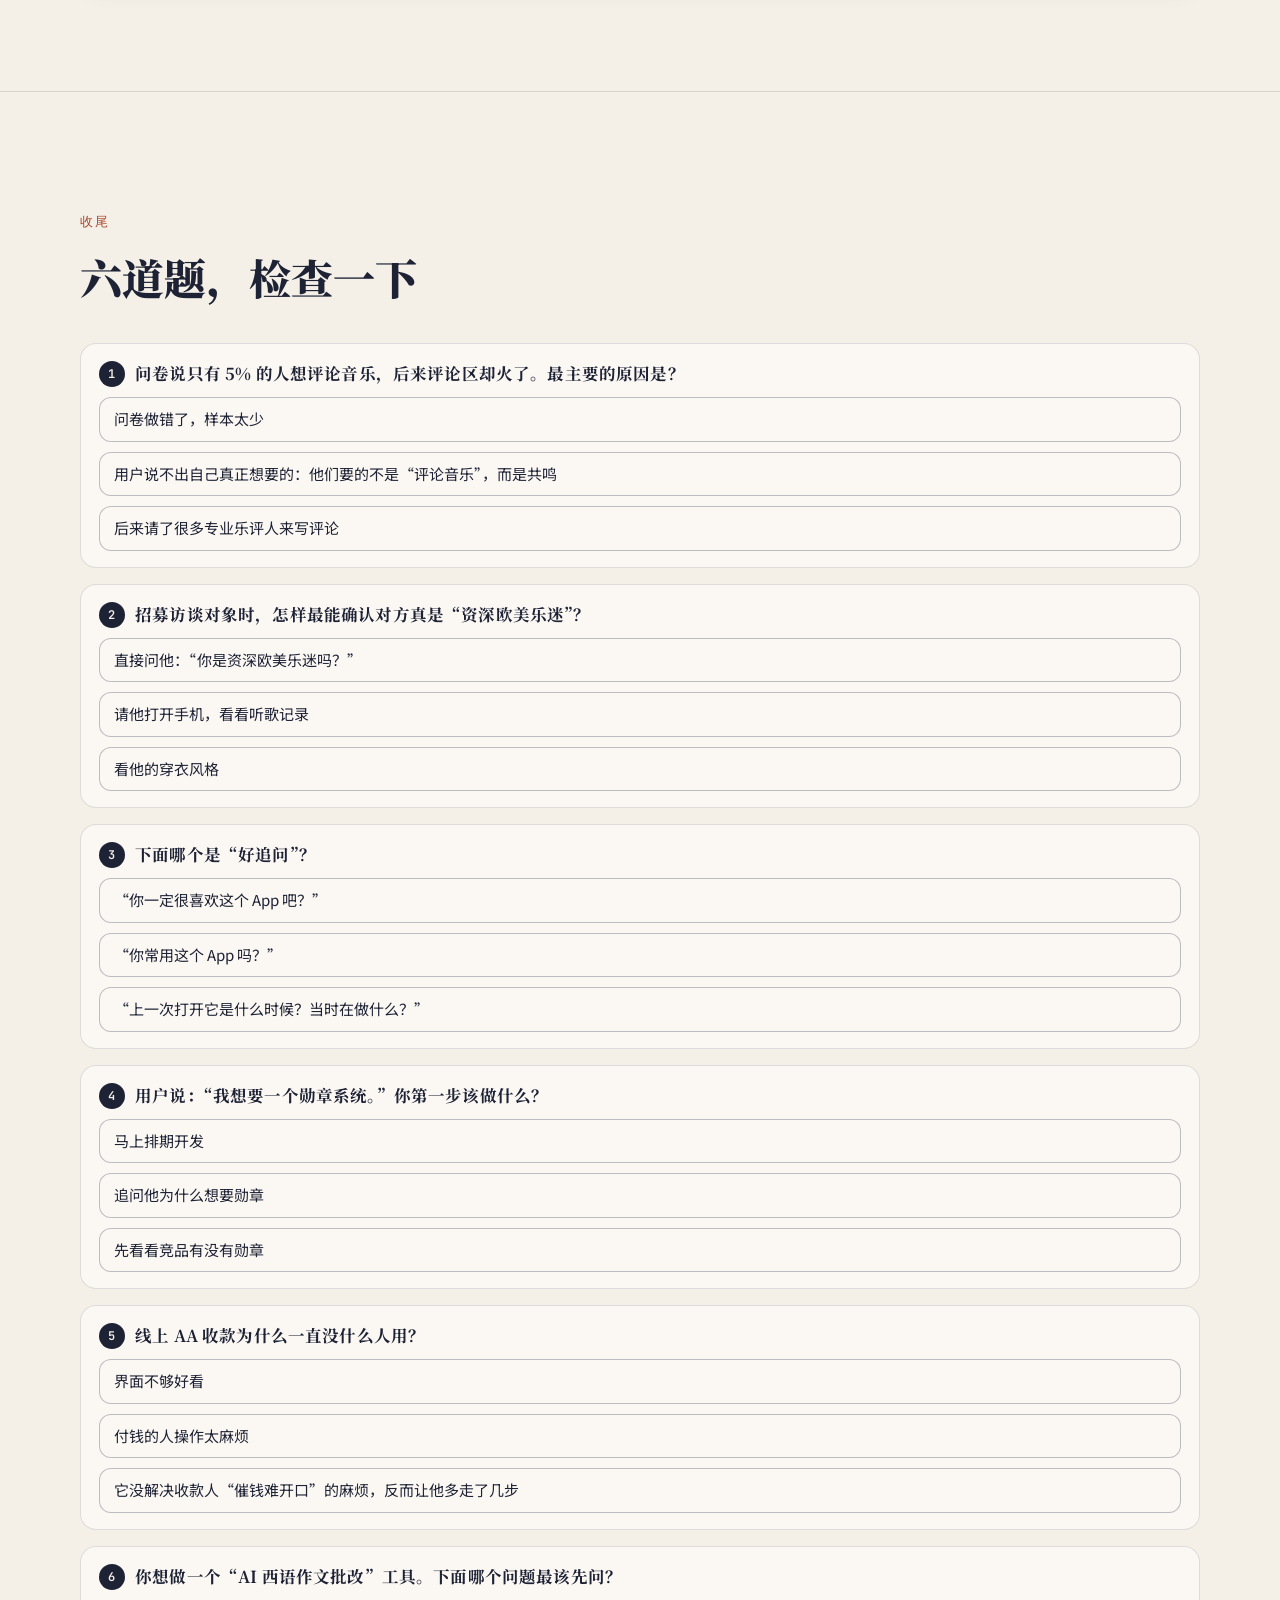
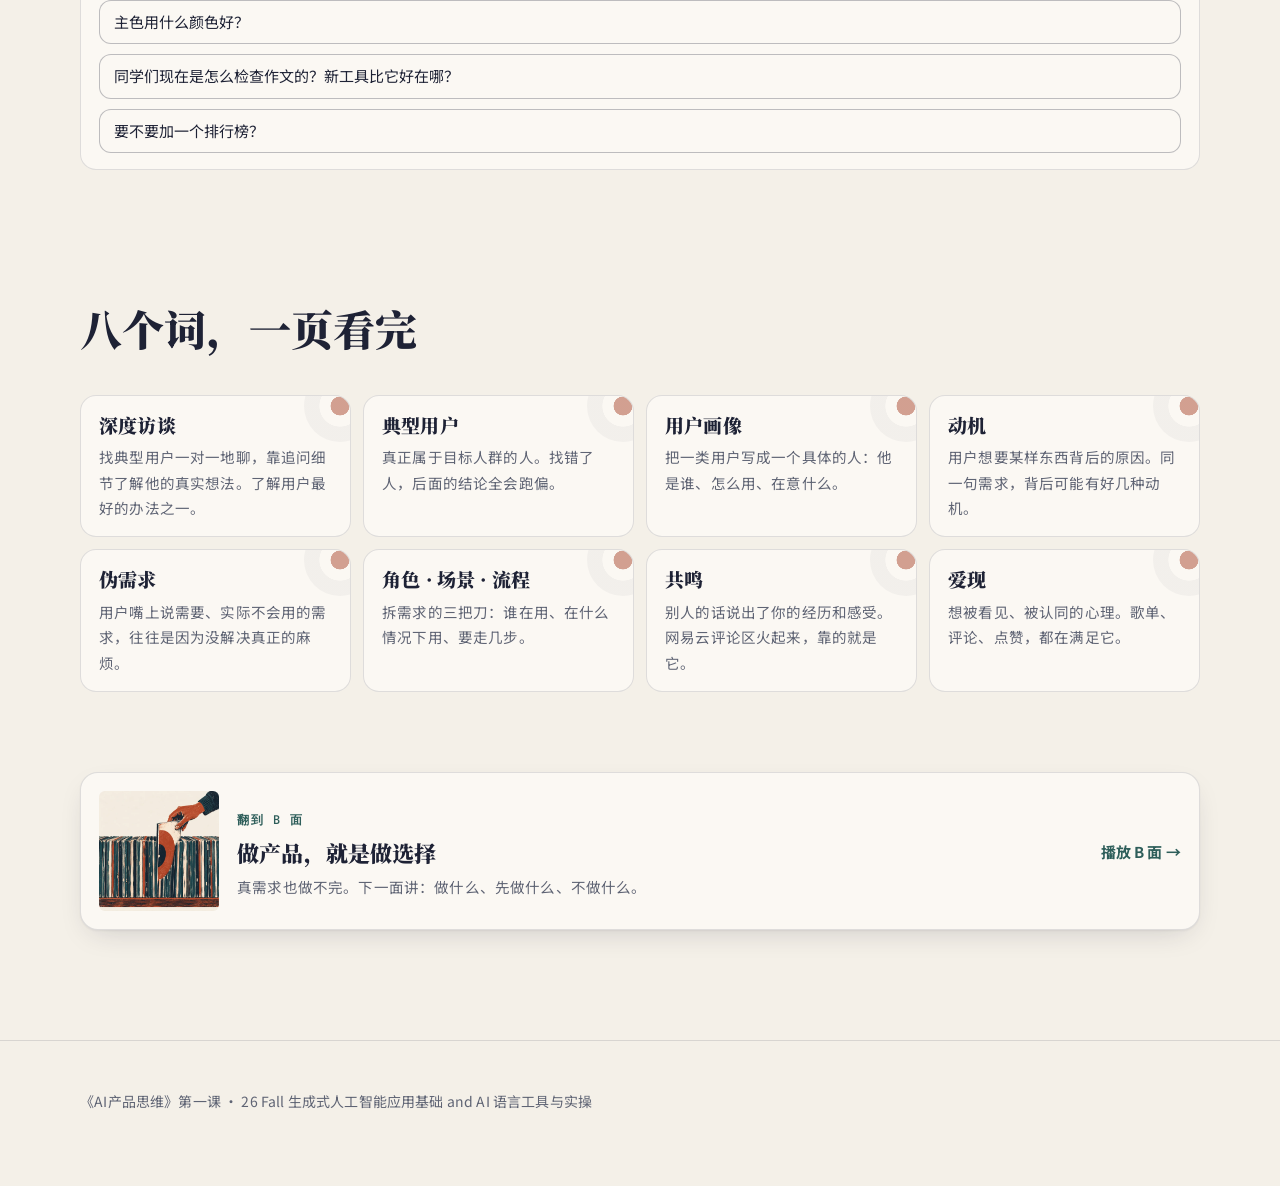
==== commit fdfdd789: "Add C side, D side and the studio workshop; link all four sides - C side (收需求): channel matcher, fee" ====
--- a/a-side/index.html
+++ b/a-side/index.html
@@ -25,7 +25,7 @@
       <a class="hide-sm" href="#tracks">曲目</a>
       <a class="hide-sm" href="#t05">体检卡</a>
       <a class="hide-sm" href="#check">自测</a>
-      <a class="hide-sm" href="../b-side/">B 面 →</a>
+      <span class="sidenav"><a href="../a-side/" title="A 面 · 看见人" aria-label="A 面 · 看见人" aria-current="page">A</a><a href="../b-side/" title="B 面 · 做选择" aria-label="B 面 · 做选择">B</a><a href="../c-side/" title="C 面 · 收需求" aria-label="C 面 · 收需求">C</a><a href="../d-side/" title="D 面 · 验需求" aria-label="D 面 · 验需求">D</a><a href="../studio/" title="Bonus Track · 录音棚" aria-label="Bonus Track · 录音棚">★</a></span>
       <button class="icon-btn" type="button" data-theme-toggle aria-label="切换深浅色"></button>
     </nav>
   </div>
--- a/assets/course.css
+++ b/assets/course.css
@@ -10,6 +10,8 @@
   --shadow: 0 1px 2px rgba(30, 34, 53, .06), 0 10px 30px -12px rgba(30, 34, 53, .22);
   --red: #A9472E;
   --teal: #2E5E5A;
+  --ochre: #8A5F16;
+  --plum: #5B4E8C;
   --accent: var(--red);
   --accent-ink: #fff;
   --ok: #3E7A4F;
@@ -23,13 +25,15 @@
   color-scheme: light;
 }
 body[data-side="b"] { --accent: var(--teal); }
+body[data-side="c"] { --accent: var(--ochre); }
+body[data-side="d"] { --accent: var(--plum); }
 
 @media (prefers-color-scheme: dark) {
   :root:not([data-theme="light"]) {
     --paper: #141827; --card: #1E2235; --ink: #ECE7DD; --muted: #A3A8B6;
     --line: rgba(236, 231, 221, .14); --line-strong: rgba(236, 231, 221, .3);
     --shadow: 0 1px 2px rgba(0, 0, 0, .3), 0 14px 34px -14px rgba(0, 0, 0, .6);
-    --red: #D9765A; --teal: #66AEA6; --accent-ink: #141827; --ok: #7BC18E;
+    --red: #D9765A; --teal: #66AEA6; --ochre: #D7A84F; --plum: #9C8FD0; --accent-ink: #141827; --ok: #7BC18E;
     --vinyl: #0B0C10; color-scheme: dark;
   }
 }
@@ -37,7 +41,7 @@
   --paper: #141827; --card: #1E2235; --ink: #ECE7DD; --muted: #A3A8B6;
   --line: rgba(236, 231, 221, .14); --line-strong: rgba(236, 231, 221, .3);
   --shadow: 0 1px 2px rgba(0, 0, 0, .3), 0 14px 34px -14px rgba(0, 0, 0, .6);
-  --red: #D9765A; --teal: #66AEA6; --accent-ink: #141827; --ok: #7BC18E;
+  --red: #D9765A; --teal: #66AEA6; --ochre: #D7A84F; --plum: #9C8FD0; --accent-ink: #141827; --ok: #7BC18E;
   --vinyl: #0B0C10; color-scheme: dark;
 }
 
@@ -64,6 +68,9 @@
 .wrap { width: min(1120px, 100% - 2 * var(--gutter)); margin-inline: auto; }
 .prose { max-width: 38em; }
 .prose p { margin: 0 0 1em; }
+.prose ul { margin: 0 0 1em; padding-left: 1.2em; }
+.prose li { margin: .3em 0; }
+.prose li::marker { color: var(--accent); }
 .mono { font-family: var(--mono); }
 .sr-only { position: absolute; width: 1px; height: 1px; overflow: hidden; clip: rect(0 0 0 0); white-space: nowrap; }
 
@@ -85,6 +92,13 @@
 .icon-btn:hover { border-color: var(--line-strong); }
 .progress { position: absolute; left: 0; bottom: -1px; height: 2px; width: 100%; transform-origin: 0 50%; transform: scaleX(var(--p, 0)); background: var(--accent); }
 @media (max-width: 560px) { .topbar nav a.hide-sm { display: none; } .side-tag { display: none; } }
+/* 顶栏里的五张唱片：A B C D ★ */
+.sidenav { display: inline-flex; gap: 4px; margin: 0 4px; padding-left: 10px; border-left: 1px solid var(--line); }
+.topbar nav .sidenav a { width: 30px; height: 30px; padding: 0; border-radius: 50%; display: grid; place-items: center; font: 600 12.5px/1 var(--mono); color: var(--muted); border: 1px solid var(--line); }
+.topbar nav .sidenav a:hover { color: var(--ink); background: transparent; border-color: var(--line-strong); }
+.topbar nav .sidenav a[aria-current="page"] { background: var(--accent); border-color: var(--accent); color: var(--accent-ink); }
+@media (max-width: 860px) { .side-tag { display: none; } }
+@media (max-width: 560px) { .sidenav { display: none; } }
 
 /* ---------- 头图 ---------- */
 .hero { position: relative; overflow: hidden; border-bottom: 1px solid var(--line); }
@@ -547,6 +561,8 @@
 @media (max-width: 760px) { .sides { grid-template-columns: 1fr; } }
 .side-card { --accent: var(--red); display: grid; gap: 16px; padding: clamp(18px, 3vw, 26px); border-radius: 22px; background: var(--card); border: 1px solid var(--line); box-shadow: var(--shadow); text-decoration: none; color: var(--ink); transition: transform .25s; }
 .side-card.b { --accent: var(--teal); }
+.side-card.c { --accent: var(--ochre); }
+.side-card.d { --accent: var(--plum); }
 .side-card:hover { transform: translateY(-3px); }
 .side-card .record { width: min(100%, 360px); margin: 0; }
 .side-card:hover .disc-spin { animation-duration: 3s; }
@@ -562,6 +578,385 @@
 .howto b { display: block; font: 900 18px/1.4 var(--serif); margin: 8px 0 4px; }
 .howto span { color: var(--muted); font-size: 14.5px; }
 
+/* 首页：一条需求链 */
+.chain { list-style: none; margin: 0; padding: 0; display: grid; grid-template-columns: repeat(5, minmax(0, 1fr)); gap: 14px; }
+.chain li { --c: var(--ink); }
+.chain li.c { --c: var(--ochre); } .chain li.a { --c: var(--red); } .chain li.b { --c: var(--teal); } .chain li.d { --c: var(--plum); }
+.chain a { position: relative; display: grid; gap: 6px; align-content: start; height: 100%; padding: 16px; border-radius: 16px; background: var(--card); border: 1px solid var(--line); box-shadow: var(--shadow); color: var(--ink); text-decoration: none; transition: transform .2s; }
+.chain a:hover { transform: translateY(-2px); }
+.chain .w { font: 900 38px/1 var(--serif); color: var(--c); }
+.chain .s { font: 600 12px/1.3 var(--mono); letter-spacing: .08em; color: var(--c); }
+.chain b { font: 700 15px/1.5 var(--serif); }
+.chain li:not(:last-child) a::after { content: "→"; position: absolute; right: -14px; top: 50%; z-index: 1; width: 22px; height: 22px; margin-top: -11px; border-radius: 50%; display: grid; place-items: center; background: var(--paper); border: 1px solid var(--line); font-size: 12px; color: var(--muted); }
+@media (max-width: 860px) {
+  .chain { grid-template-columns: 1fr; gap: 12px; }
+  .chain a { grid-template-columns: 52px minmax(0, 1fr); gap: 2px 12px; align-items: center; }
+  .chain .w { grid-row: span 2; }
+  .chain li:not(:last-child) a::after { content: "↓"; right: auto; left: 32px; top: auto; bottom: -15px; margin: 0; }
+}
+
+/* 首页：工作坊卡 */
+.ws-card { display: grid; grid-template-columns: 1.1fr 1fr; gap: clamp(18px, 3vw, 34px); align-items: center; padding: clamp(18px, 3vw, 26px); border-radius: 22px; background: var(--card); border: 1px solid var(--line); box-shadow: var(--shadow); color: var(--ink); text-decoration: none; transition: transform .25s; }
+.ws-card:hover { transform: translateY(-3px); }
+.ws-card img { width: 100%; border-radius: 14px; }
+.ws-card .k { font: 600 12px/1 var(--mono); letter-spacing: .14em; color: var(--muted); }
+.ws-card h3 { margin: 10px 0 6px; font: 900 clamp(24px, 3vw, 30px)/1.3 var(--serif); }
+.ws-card p { margin: 0 0 12px; color: var(--muted); }
+.ws-card ol { margin: 0 0 16px; padding-left: 1.3em; display: grid; grid-template-columns: 1fr 1fr; gap: 0 20px; font-size: 14.5px; line-height: 1.85; }
+.ws-card .go { font: 700 15px/1 var(--sans); }
+@media (max-width: 760px) { .ws-card { grid-template-columns: 1fr; } }
+
+/* ---------- C / D 面：连连看 ---------- */
+.matcher { position: relative; display: grid; grid-template-columns: 1fr 1fr; gap: 14px 120px; }
+@media (max-width: 640px) { .matcher { gap: 10px 36px; } }
+.matcher svg.lines { position: absolute; inset: 0; width: 100%; height: 100%; pointer-events: none; overflow: visible; }
+.matcher .col { display: grid; gap: 12px; align-content: start; }
+.mt { text-align: left; border: 1.5px solid var(--line-strong); background: var(--card); border-radius: 14px; padding: 12px 14px; font-size: 15.5px; line-height: 1.5; cursor: pointer; transition: border-color .15s, background .15s; position: relative; z-index: 1; }
+.mt b { display: block; font: 700 17px/1.4 var(--serif); }
+.mt:hover:not(:disabled) { border-color: var(--ink); }
+.mt[aria-pressed="true"] { border-color: var(--accent); box-shadow: 0 0 0 3px color-mix(in srgb, var(--accent) 22%, transparent); }
+.mt.done { border-color: color-mix(in srgb, var(--accent) 60%, var(--line)); background: color-mix(in srgb, var(--accent) 8%, var(--card)); cursor: default; }
+.mt.shake { animation: shake .42s; }
+
+/* ---------- C 面：一天的反馈 ---------- */
+.feed { display: grid; grid-template-columns: minmax(0, 1fr) 260px; gap: 18px; align-items: start; }
+@media (max-width: 720px) { .feed { grid-template-columns: 1fr; } }
+.fb { display: grid; grid-template-columns: 1fr auto; gap: 10px 14px; align-items: center; padding: 12px 14px; border-radius: 14px; border: 1px solid var(--line); background: var(--card); animation: fade-up .4s ease both; }
+.fb .src { font: 600 12px/1 var(--mono); letter-spacing: .08em; color: var(--accent); }
+.fb .tx { font-size: 15.5px; line-height: 1.6; margin-top: 4px; }
+.fb .acts { display: flex; gap: 6px; }
+.fb .acts .btn { padding: 5px 12px; font-size: 13px; }
+.fb .back { grid-column: 1 / -1; font-size: 14px; color: var(--accent); background: color-mix(in srgb, var(--accent) 8%, transparent); padding: 8px 12px; border-radius: 10px; }
+.fb.in-pool { background: transparent; }
+.fb.in-pool > div:first-child { opacity: .6; }
+.jar { position: sticky; top: 80px; border: 2px dashed var(--line-strong); border-radius: 20px; padding: 16px; text-align: center; background: var(--card); }
+.jar b { display: block; font: 900 48px/1 var(--serif); color: var(--accent); }
+.jar span { font-size: 14px; color: var(--muted); }
+
+/* ---------- 六格需求地图 ---------- */
+.bins.three, .bins.six { grid-template-columns: repeat(3, 1fr); }
+@media (max-width: 640px) { .bins.three { grid-template-columns: 1fr; } }
+@media (max-width: 860px) { .bins.six { grid-template-columns: repeat(2, 1fr); } }
+@media (max-width: 520px) { .bins.six { grid-template-columns: 1fr; } }
+.bins.six .bin { min-height: 120px; }
+.bin.glow { border-style: solid; border-color: var(--accent); background: color-mix(in srgb, var(--accent) 10%, transparent); box-shadow: 0 0 0 4px color-mix(in srgb, var(--accent) 15%, transparent); }
+.chip .need { font-size: 14.5px; line-height: 1.55; }
+
+/* ---------- 长尾柱状图 ---------- */
+.tail { position: relative; height: 300px; display: flex; align-items: stretch; gap: 4px; padding: 0 4px; border-bottom: 2px solid var(--line-strong); }
+.tail .zone { position: absolute; top: 0; bottom: 0; right: 0; border-radius: 12px 12px 0 0; background: color-mix(in srgb, var(--accent) 7%, transparent); border: 1.5px dashed color-mix(in srgb, var(--accent) 45%, transparent); border-bottom: 0; pointer-events: none; }
+.tail .zone span { position: absolute; top: 10px; left: 12px; font: 600 12px/1 var(--mono); letter-spacing: .08em; color: var(--accent); }
+.tail button { position: relative; flex: 1; min-width: 0; border: 0; padding: 0; background: transparent; cursor: pointer; display: flex; align-items: flex-end; }
+.tail button i { display: block; width: 100%; min-height: 6px; border-radius: 5px 5px 1px 1px; background: color-mix(in srgb, var(--ink) 22%, transparent); transition: background .15s; }
+.tail button:hover i, .tail button:focus-visible i { background: color-mix(in srgb, var(--accent) 60%, transparent); }
+.tail button[aria-pressed="true"] i { background: var(--accent); }
+.tail button.picked i { background: #d9a441; }
+.tail button.gold i { background: #d9a441; box-shadow: 0 0 0 3px color-mix(in srgb, #d9a441 35%, transparent); }
+.tail-axis { display: flex; justify-content: space-between; font: 500 12px/1 var(--mono); color: var(--muted); margin-top: 8px; }
+.tail-info { min-height: 92px; margin-top: 14px; padding: 12px 16px; border-radius: 14px; background: var(--card); border: 1px solid var(--line); }
+.tail-info b { font: 700 17px/1.5 var(--serif); }
+.tail-info .meta2 { font: 500 13px/1 var(--mono); color: var(--muted); margin-left: 8px; }
+.tail-info .why { margin: 6px 0 0; font-size: 14.5px; color: var(--muted); }
+.picks { display: flex; flex-wrap: wrap; gap: 8px; align-items: center; margin-top: 12px; }
+.picks .slot { min-width: 160px; font-family: inherit; text-align: left; background: transparent; cursor: default; padding: 8px 12px; border-radius: 12px; border: 1.5px dashed var(--line-strong); font-size: 14px; color: var(--muted); }
+.picks .slot.filled { cursor: pointer; border-style: solid; border-color: #d9a441; color: var(--ink); background: color-mix(in srgb, #d9a441 12%, var(--card)); }
+
+/* ---------- 版本清单天平 ---------- */
+.ratio { display: grid; grid-template-columns: auto 1fr auto; gap: 12px; align-items: center; margin-top: 16px; font-size: 14.5px; }
+.ratio .track2 { height: 14px; border-radius: 99px; background: color-mix(in srgb, var(--ink) 10%, transparent); position: relative; overflow: hidden; }
+.ratio .track2 i { position: absolute; left: 0; top: 0; bottom: 0; background: var(--accent); border-radius: 99px; transition: width .4s; }
+.ratio .track2 em { position: absolute; left: 50%; top: -3px; bottom: -3px; width: 2px; background: var(--ink); opacity: .5; }
+.ratio-note { font-size: 14px; color: var(--accent); margin: 8px 0 0; min-height: 1.4em; }
+
+/* ---------- 我的需求池 ---------- */
+.pool-rows { display: grid; gap: 8px; }
+.prow { display: grid; grid-template-columns: 28px minmax(0, 1fr) 150px 150px 150px 34px; gap: 8px; align-items: center; }
+.prow .n { font: 600 13px/1 var(--mono); color: var(--muted); text-align: center; }
+.lab select { width: 100%; font: 400 14px/1.4 var(--sans); color: var(--ink); background: var(--paper); border: 1.5px solid var(--line-strong); border-radius: 10px; padding: 8px 8px; }
+.lab select:focus { outline: none; border-color: var(--accent); box-shadow: 0 0 0 3px color-mix(in srgb, var(--accent) 18%, transparent); }
+.prow .gem { width: 34px; height: 34px; border-radius: 50%; border: 1.5px solid var(--line-strong); background: transparent; cursor: pointer; font-size: 15px; }
+.prow .gem[aria-pressed="true"] { background: #d9a441; border-color: #d9a441; color: #fff; }
+.prow .sel3 { display: contents; }
+@media (max-width: 860px) {
+  .prow { grid-template-columns: 24px minmax(0, 1fr) 34px; padding-bottom: 10px; border-bottom: 1px dashed var(--line); }
+  .prow .sel3 { grid-column: 2 / 4; display: grid; grid-template-columns: repeat(3, minmax(0, 1fr)); gap: 6px; }
+  .prow .gem { grid-column: 3; grid-row: 1; }
+  .prow select { font-size: 13px; padding: 7px 4px; }
+}
+.stages-edit { display: flex; flex-wrap: wrap; gap: 8px; }
+.stages-edit input { width: 130px; }
+
+/* ---------- D 面：猜北极星 ---------- */
+.metrics { display: grid; grid-template-columns: repeat(4, minmax(0, 1fr)); gap: 12px; }
+@media (max-width: 860px) { .metrics { grid-template-columns: repeat(2, minmax(0, 1fr)); } }
+.metric { position: relative; display: grid; gap: 6px; align-content: start; text-align: left; font: inherit; color: inherit; border: 1.5px solid var(--line-strong); background: var(--card); border-radius: 16px; padding: 14px; cursor: pointer; transition: border-color .15s, background .15s; }
+.metric:hover:not(:disabled) { border-color: var(--ink); }
+.metric:disabled { cursor: default; }
+.metric b { font: 700 17px/1.4 var(--serif); }
+.metric > span { font-size: 13.5px; color: var(--muted); line-height: 1.55; }
+.metric .corr { display: none; margin-top: 4px; }
+.metric .corr i { display: block; height: 8px; border-radius: 99px; width: var(--w); background: color-mix(in srgb, var(--ink) 20%, transparent); animation: grow .7s ease both; }
+.metric .corr em { display: block; margin-top: 6px; font: 500 12px/1.4 var(--sans); font-style: normal; color: var(--muted); }
+@keyframes grow { from { width: 0; } }
+.metrics.done .metric .corr { display: block; }
+.metric.star { border-color: var(--accent); background: color-mix(in srgb, var(--accent) 9%, var(--card)); }
+.metric.star .corr i { background: var(--accent); }
+.metric.star .corr em { color: var(--accent); font-weight: 600; }
+.metric .you { position: absolute; top: -9px; right: 12px; font: 600 11px/1 var(--mono); padding: 4px 7px; border-radius: 6px; background: var(--ink); color: var(--paper); }
+
+/* ---------- 问卷体检 ---------- */
+.sheet { border: 1px solid var(--line-strong); border-radius: 6px; background: var(--paper); padding: clamp(14px, 3vw, 22px); box-shadow: var(--shadow); }
+.sheet-head { text-align: center; padding-bottom: 12px; margin-bottom: 14px; border-bottom: 1.5px solid var(--ink); }
+.sheet-head b { display: block; font: 900 20px/1.4 var(--serif); }
+.sheet-head span { font-size: 13px; color: var(--muted); }
+.survey { display: grid; gap: 4px; }
+.sq { display: grid; grid-template-columns: 28px minmax(0, 1fr); gap: 6px 10px; padding: 12px 6px; border-bottom: 1px dashed var(--line); }
+.sq:last-child { border-bottom: 0; }
+.sq .no { font: 600 13px/1.7 var(--mono); color: var(--muted); }
+.sq .qt { font-size: 15px; line-height: 1.7; }
+.sq .qo { display: block; font-size: 13px; color: var(--muted); margin-top: 2px; }
+.sq .diag { grid-column: 2; display: flex; flex-wrap: nowrap; align-items: center; gap: 8px; }
+.sq .diag select { width: auto; flex: 0 1 240px; min-width: 0; }
+.sq .msg { grid-column: 2; margin: 0; font-size: 14px; color: var(--accent); }
+.sq .fix { grid-column: 2; margin: 0; font-size: 14.5px; line-height: 1.65; padding: 8px 12px; border-radius: 10px; background: color-mix(in srgb, var(--ok) 10%, transparent); }
+.sq .fix b { color: var(--ok); }
+.sq.fixed .qt { color: var(--muted); text-decoration: line-through; text-decoration-color: color-mix(in srgb, var(--muted) 60%, transparent); }
+.sq.ok .diag::after { content: "✓"; color: var(--ok); font-weight: 700; }
+.sq.shake { animation: shake .42s; }
+
+/* ---------- 数据侦探 ---------- */
+.dash { display: grid; grid-template-columns: repeat(4, minmax(0, 1fr)); gap: 10px; }
+@media (max-width: 760px) { .dash { grid-template-columns: repeat(2, minmax(0, 1fr)); } }
+.kpi { border: 1px solid var(--line); border-radius: 14px; background: var(--paper); padding: 12px 14px; }
+.kpi span { display: block; font-size: 13px; color: var(--muted); }
+.kpi b { display: block; margin-top: 4px; font: 700 24px/1.2 var(--serif); }
+.kpi em { font: 600 13px/1 var(--mono); font-style: normal; color: var(--ok); }
+.drill-bar { display: flex; flex-wrap: wrap; align-items: center; gap: 10px; margin: 16px 0 12px; }
+.drill { display: grid; grid-template-columns: repeat(2, minmax(0, 1fr)); gap: 12px; }
+@media (max-width: 640px) { .drill { grid-template-columns: 1fr; } }
+.dcard { border: 1.5px dashed var(--line-strong); border-radius: 16px; padding: 14px 16px; min-height: 110px; display: grid; align-content: start; gap: 8px; }
+.dcard .dq { font: 700 15.5px/1.5 var(--serif); }
+.dcard .body { display: none; gap: 8px; }
+.dcard .big { font: 900 30px/1 var(--serif); color: var(--accent); }
+.dcard .big small { font: 500 13px/1.4 var(--sans); color: var(--muted); margin-left: 6px; }
+.dcard .bar { height: 10px; border-radius: 99px; background: color-mix(in srgb, var(--ink) 10%, transparent); overflow: hidden; }
+.dcard .bar i { display: block; height: 100%; width: var(--w); background: var(--accent); border-radius: 99px; animation: grow .8s ease both; }
+.dcard .say { margin: 0; font-size: 14.5px; line-height: 1.6; }
+.dcard.open { border-style: solid; border-color: color-mix(in srgb, var(--accent) 45%, var(--line)); background: var(--card); animation: fade-up .4s ease both; }
+.dcard.open .body { display: grid; }
+.dcard:not(.open) .dq { color: var(--muted); }
+
+/* ---------- 软文挤水分 ---------- */
+.squeeze { display: grid; grid-template-columns: minmax(0, 1fr) 260px; gap: 18px; align-items: start; }
+@media (max-width: 860px) { .squeeze { grid-template-columns: 1fr; } }
+.clip { border: 1px solid var(--line-strong); background: var(--paper); border-radius: 4px; padding: 18px 20px; box-shadow: var(--shadow); transform: rotate(-.4deg); }
+.clip .kick { font: 600 12px/1 var(--mono); letter-spacing: .1em; color: var(--muted); }
+.clip h5 { margin: 8px 0 10px; font: 900 clamp(20px, 3vw, 26px)/1.35 var(--serif); }
+.clip p { margin: 0 0 .6em; font-size: 15px; line-height: 1.85; }
+.clip p:last-child { margin-bottom: 0; }
+.clip mark { padding: 0 3px; border-radius: 4px; font-weight: 700; color: inherit; background: color-mix(in srgb, var(--accent) 18%, transparent); }
+.bench { border: 1px solid var(--line); border-radius: 14px; padding: 12px 14px; background: var(--paper); font-size: 14px; }
+.bench b { display: block; margin-bottom: 6px; font: 700 15px/1.4 var(--serif); }
+.bench table { width: 100%; border-collapse: collapse; }
+.bench td { padding: 5px 0; border-bottom: 1px dashed var(--line); }
+.bench td:last-child { text-align: right; font: 600 13.5px/1.4 var(--mono); }
+.bench tr:last-child td { border-bottom: 0; }
+.calc { display: grid; grid-template-columns: repeat(4, minmax(0, 1fr)); gap: 10px; margin-top: 18px; }
+@media (max-width: 760px) { .calc { grid-template-columns: repeat(2, minmax(0, 1fr)); } }
+.calc label { display: grid; gap: 4px; font-size: 13.5px; color: var(--muted); }
+.calc .num { display: flex; align-items: center; gap: 6px; }
+.calc input[type="text"] { font: 600 16px/1.4 var(--mono); padding: 8px 10px; }
+.calc .unit { font-size: 13.5px; color: var(--muted); white-space: nowrap; }
+.gauges { display: grid; gap: 16px; margin-top: 18px; }
+.gauge { display: grid; grid-template-columns: 170px minmax(0, 1fr) 96px; gap: 8px 14px; align-items: center; }
+@media (max-width: 640px) { .gauge { grid-template-columns: minmax(0, 1fr) auto; } .gauge .scale { grid-column: 1 / -1; grid-row: 2; } }
+.gauge .lbl { font-size: 14.5px; line-height: 1.4; }
+.gauge .lbl small { display: block; font: 500 12px/1.5 var(--mono); color: var(--muted); }
+.gauge .scale { position: relative; height: 14px; border-radius: 99px; background: linear-gradient(90deg, color-mix(in srgb, var(--red) 32%, transparent) 0 50%, color-mix(in srgb, #d9a441 40%, transparent) 50% 66.6%, color-mix(in srgb, var(--ok) 38%, transparent) 66.6% 100%); }
+.gauge .scale::after { content: "经验值"; position: absolute; left: 66.6%; top: 18px; transform: translateX(-50%); font: 500 11px/1 var(--sans); color: var(--muted); white-space: nowrap; }
+.gauge .scale i { position: absolute; top: -6px; left: var(--x, 0%); width: 4px; height: 26px; border-radius: 2px; background: var(--ink); transform: translateX(-50%); transition: left .5s cubic-bezier(.3, 1.3, .5, 1); }
+.gauge .scale.empty i { display: none; }
+.gauge .val { text-align: right; font: 700 17px/1.2 var(--mono); }
+.gauge .val small { display: block; margin-top: 3px; font: 600 12.5px/1.3 var(--sans); }
+.gauge .val.water small { color: var(--red); }
+.gauge .val.low small { color: #a8771d; }
+.gauge .val.fine small { color: var(--ok); }
+
+/* ---------- 设计 A/B 测试 ---------- */
+.ab-scene { display: grid; grid-template-columns: 1fr 1fr; gap: 10px; margin-bottom: 18px; }
+.ab-scene div { border: 1px solid var(--line); border-radius: 14px; padding: 12px 14px; background: var(--paper); font-size: 14.5px; line-height: 1.6; }
+.ab-scene b { display: block; margin-bottom: 4px; font: 700 13px/1 var(--mono); color: var(--accent); }
+.abt { display: grid; gap: 14px; }
+.abt .row { display: grid; grid-template-columns: 96px minmax(0, 1fr); gap: 6px 12px; align-items: center; }
+.abt .k { font: 700 15px/1.4 var(--serif); }
+.abt .fbk { grid-column: 2; margin: 0; font-size: 14px; line-height: 1.55; }
+.abt .fbk:empty { display: none; }
+.abt .fbk.ok { color: var(--ok); }
+.abt .fbk.no { color: var(--red); }
+@media (max-width: 640px) { .abt .row { grid-template-columns: 1fr; } .abt .fbk { grid-column: 1; } }
+
+/* ---------- 我的验证计划：问卷题检查 ---------- */
+.lint { display: flex; flex-wrap: wrap; gap: 6px; }
+.lint:empty { display: none; }
+.lint span { font-size: 12.5px; line-height: 1.4; padding: 3px 9px; border-radius: 99px; border: 1px solid; }
+.lint .warn { color: var(--red); border-color: color-mix(in srgb, var(--red) 40%, transparent); }
+.lint .good { color: var(--ok); border-color: color-mix(in srgb, var(--ok) 40%, transparent); }
+.qrow { display: grid; gap: 6px; }
+.qrows { display: grid; gap: 12px; }
+.four { display: grid; grid-template-columns: repeat(2, minmax(0, 1fr)); gap: 10px; }
+@media (max-width: 640px) { .four { grid-template-columns: 1fr; } }
+.four label { display: grid; gap: 4px; font-size: 13.5px; color: var(--muted); }
+
+/* ---------- 工作坊 · 录音棚 ---------- */
+body[data-side="ws"] { --accent: var(--ink); --accent-ink: var(--paper); }
+body[data-side="ws"] .label { background: conic-gradient(var(--red) 0 25%, var(--teal) 0 50%, var(--ochre) 0 75%, var(--plum) 0); color: #fff; }
+body[data-side="ws"] .label span { width: 64%; aspect-ratio: 1; border-radius: 50%; background: var(--vinyl); display: grid; place-content: center; }
+body[data-side="ws"] .label b { font-size: clamp(18px, 2.4vw, 24px); }
+.ws-figure { margin: 0; border-radius: 16px; overflow: hidden; box-shadow: var(--shadow); }
+.ws-figure img { width: 100%; }
+.uses { display: inline-flex; flex-wrap: wrap; gap: 6px; }
+.use { font: 600 12px/1 var(--mono); letter-spacing: .04em; padding: 5px 9px; border-radius: 99px; color: var(--paper); background: var(--c, var(--ink)); white-space: nowrap; }
+.use.a { --c: var(--red); } .use.b { --c: var(--teal); } .use.c { --c: var(--ochre); } .use.d { --c: var(--plum); }
+
+/* 环节导航 */
+.rail { position: sticky; top: 57px; z-index: 30; background: color-mix(in srgb, var(--paper) 90%, transparent); -webkit-backdrop-filter: blur(10px); backdrop-filter: blur(10px); border-bottom: 1px solid var(--line); }
+.rail ol { list-style: none; margin: 0; padding: 8px 0; display: grid; grid-template-columns: repeat(6, minmax(0, 1fr)); gap: 6px; }
+.rail button { width: 100%; display: grid; grid-template-columns: 28px minmax(0, 1fr); gap: 0 8px; align-items: center; text-align: left; font: inherit; color: var(--muted); background: transparent; border: 1px solid transparent; border-radius: 12px; padding: 6px 8px; cursor: pointer; }
+.rail button:hover { border-color: var(--line); }
+.rail .n { grid-row: span 2; width: 28px; height: 28px; border-radius: 50%; display: grid; place-items: center; font: 600 12px/1 var(--mono); border: 1.5px solid var(--line-strong); color: var(--ink); }
+.rail .t { font: 700 14px/1.35 var(--serif); color: var(--ink); white-space: nowrap; overflow: hidden; text-overflow: ellipsis; }
+.rail .m { font: 500 11.5px/1.3 var(--mono); }
+.rail button[aria-current="step"] { background: var(--card); border-color: var(--line-strong); box-shadow: var(--shadow); }
+.rail button[aria-current="step"] .n { background: var(--accent); border-color: var(--accent); color: var(--accent-ink); }
+.rail button.done .n { background: var(--ok); border-color: var(--ok); color: #fff; }
+@media (max-width: 760px) {
+  .rail button { grid-template-columns: 1fr; justify-items: center; padding: 6px 2px; }
+  .rail .t, .rail .m { display: none; }
+  .rail .n { grid-row: auto; }
+}
+
+/* 环节面板 */
+.stage { display: none; }
+.stage.on { display: block; animation: fade-up .35s ease both; }
+.stage .lab { margin-top: 0; }
+.stage .lab-title { font-size: clamp(20px, 2.6vw, 26px); font-weight: 900; }
+.give { display: grid; grid-template-columns: auto minmax(0, 1fr); gap: 4px 12px; align-items: baseline; padding: 12px 16px; margin-bottom: 20px; border-radius: 14px; background: color-mix(in srgb, var(--ink) 5%, transparent); font-size: 15px; line-height: 1.6; }
+.give b { font: 700 12.5px/1.6 var(--mono); letter-spacing: .08em; white-space: nowrap; }
+.stage-nav { display: flex; flex-wrap: wrap; align-items: center; gap: 10px; margin-top: 24px; padding-top: 18px; border-top: 1px dashed var(--line-strong); }
+.stage-nav .spacer { flex: 1; }
+.stage-nav .saved { font-size: 13px; color: var(--muted); }
+.members { display: grid; grid-template-columns: repeat(4, minmax(0, 1fr)); gap: 8px; }
+@media (max-width: 640px) { .members { grid-template-columns: repeat(2, minmax(0, 1fr)); } }
+.found { list-style: none; padding: 0; margin: 0; display: grid; grid-template-columns: repeat(2, minmax(0, 1fr)); gap: 8px; }
+@media (max-width: 640px) { .found { grid-template-columns: 1fr; } }
+.found li { display: grid; gap: 2px; padding: 10px 12px; border-radius: 12px; border: 1px solid var(--line); background: var(--paper); font-size: 14px; }
+.found li b { font: 700 14.5px/1.4 var(--serif); }
+.found li span { color: var(--muted); font-size: 13px; }
+.found li.yes { border-color: color-mix(in srgb, var(--ok) 45%, var(--line)); }
+.found li.yes span { color: var(--ok); }
+
+/* 互访 */
+.outline { margin: 0; padding-left: 1.6em; display: grid; gap: 8px; font-size: 16px; line-height: 1.6; }
+.outline li::marker { font: 600 14px/1 var(--mono); color: var(--muted); }
+.tips { display: flex; flex-wrap: wrap; gap: 8px; margin: 14px 0 0; padding: 0; list-style: none; }
+.tips li { font-size: 13.5px; padding: 6px 12px; border-radius: 99px; background: color-mix(in srgb, var(--red) 9%, transparent); color: var(--ink); }
+.tips li b { color: var(--red); margin-right: 4px; }
+.qadd { display: grid; grid-template-columns: minmax(0, 1fr) 190px auto; gap: 8px; align-items: start; }
+@media (max-width: 720px) { .qadd { grid-template-columns: 1fr; } }
+.qadd textarea { min-height: 46px; }
+.quotes { display: grid; grid-template-columns: repeat(auto-fill, minmax(min(100%, 240px), 1fr)); gap: 10px; margin-top: 14px; }
+.qc { position: relative; padding: 12px 36px 10px 14px; border-radius: 14px; background: var(--card); border: 1px solid var(--line); box-shadow: 0 1px 2px rgba(30, 34, 53, .06); }
+.qc.new { animation: fade-up .3s ease both; }
+.qc .tx, .mq .tx { font-size: 15px; line-height: 1.6; }
+.qc .tx::before, .mq .tx::before { content: "“"; } .qc .tx::after, .mq .tx::after { content: "”"; }
+.qc .who, .mq .who { font-size: 12.5px; color: var(--muted); margin-top: 4px; }
+.qc .del { position: absolute; top: 6px; right: 6px; width: 28px; height: 28px; border-radius: 50%; border: 0; background: transparent; color: var(--muted); cursor: pointer; font-size: 16px; }
+.qc .del:hover { background: var(--line); color: var(--ink); }
+.count-line { font-size: 14px; color: var(--muted); margin: 10px 0 0; }
+.count-line b { color: var(--ink); }
+
+/* 理需求：原话卡地图 */
+.qtray { min-height: 58px; padding: 10px; border-radius: 14px; background: color-mix(in srgb, var(--ink) 4%, transparent); display: grid; grid-template-columns: repeat(auto-fill, minmax(min(100%, 230px), 1fr)); gap: 8px; }
+.qtray.armed { box-shadow: inset 0 0 0 2px var(--accent); }
+.qtray:not(:has(.mq))::after { content: "原话卡都放进环节了 ✓"; grid-column: 1 / -1; text-align: center; color: var(--muted); font-size: 14px; padding: 6px; }
+.qcols { display: grid; grid-template-columns: repeat(5, minmax(0, 1fr)); gap: 10px; margin-top: 12px; }
+@media (max-width: 1000px) { .qcols { grid-template-columns: repeat(3, minmax(0, 1fr)); } }
+@media (max-width: 640px) { .qcols { grid-template-columns: 1fr; } }
+.qcol { display: flex; flex-direction: column; gap: 8px; min-height: 150px; padding: 10px; border-radius: 14px; border: 2px dashed var(--line-strong); cursor: pointer; transition: border-color .15s, background .15s; }
+.qcol h4 { margin: 0; display: flex; justify-content: space-between; gap: 6px; font: 700 14.5px/1.4 var(--serif); }
+.qcol h4 span { font: 500 12px/1.6 var(--mono); color: var(--muted); }
+.qcol.armed { border-color: var(--accent); background: color-mix(in srgb, var(--accent) 5%, transparent); }
+.qcol.over { border-style: solid; border-color: var(--accent); background: color-mix(in srgb, var(--accent) 9%, transparent); }
+.mq { position: relative; padding: 8px 10px; border-radius: 12px; background: var(--card); border: 1px solid var(--line); cursor: grab; touch-action: none; user-select: none; -webkit-user-select: none; transition: box-shadow .15s, border-color .15s; }
+.mq .tx { font-size: 13.5px; line-height: 1.5; }
+.mq .who { font-size: 11.5px; }
+.mq[aria-pressed="true"] { border-color: var(--accent); box-shadow: 0 0 0 3px color-mix(in srgb, var(--accent) 22%, transparent); }
+.mq.dragging { z-index: 60; cursor: grabbing; box-shadow: 0 18px 30px -10px rgba(30, 34, 53, .45); }
+.mq.v-fake .tx { color: var(--muted); text-decoration: line-through; text-decoration-color: color-mix(in srgb, var(--muted) 60%, transparent); }
+.mq .vb { display: flex; flex-wrap: wrap; align-items: center; gap: 4px; margin-top: 6px; }
+.mq .vb button { border: 1px solid var(--line-strong); background: transparent; color: var(--muted); border-radius: 99px; padding: 3px 8px; font-size: 12px; cursor: pointer; }
+.mq .vb button[aria-pressed="true"] { color: #fff; }
+.mq .vb .real[aria-pressed="true"] { background: var(--ok); border-color: var(--ok); }
+.mq .vb .fake[aria-pressed="true"] { background: var(--red); border-color: var(--red); }
+.mq .vb .ask[aria-pressed="true"] { background: #a8771d; border-color: #a8771d; }
+.mq .vb .gem { margin-left: auto; width: 26px; height: 26px; padding: 0; border-radius: 50%; }
+.mq .vb .gem[aria-pressed="true"] { background: #d9a441; border-color: #d9a441; }
+
+/* 定方案 */
+.sent { display: grid; grid-template-columns: repeat(2, minmax(0, 1fr)); gap: 8px; }
+@media (max-width: 640px) { .sent { grid-template-columns: 1fr; } }
+.sent label, .three label { display: grid; gap: 4px; font: 700 13.5px/1.4 var(--serif); }
+.preview { margin: 8px 0 0; padding: 10px 14px; border-radius: 12px; border-left: 3px solid var(--teal); background: color-mix(in srgb, var(--teal) 7%, transparent); font: 600 16px/1.6 var(--serif); }
+.preview:empty { display: none; }
+
+/* 做第一版 */
+.reminders { margin: 18px 0 0; padding: 0; list-style: none; display: grid; grid-template-columns: repeat(3, minmax(0, 1fr)); gap: 10px; counter-reset: rm; }
+@media (max-width: 760px) { .reminders { grid-template-columns: 1fr; } }
+.reminders li { counter-increment: rm; padding: 12px 14px; border-radius: 14px; border: 1px solid var(--line); background: var(--paper); font-size: 14.5px; line-height: 1.6; }
+.reminders li::before { content: counter(rm); display: inline-grid; place-items: center; width: 22px; height: 22px; margin-right: 8px; border-radius: 50%; background: var(--accent); color: var(--accent-ink); font: 600 12px/1 var(--mono); }
+.reminders b { font-family: var(--serif); }
+
+/* 互评 */
+.rate-row { display: grid; grid-template-columns: minmax(0, 1fr) auto; gap: 8px 14px; align-items: center; padding: 10px 0; border-bottom: 1px dashed var(--line); }
+@media (max-width: 560px) { .rate-row { grid-template-columns: 1fr; } }
+.rate-row span { font-size: 15px; }
+.rate { display: inline-flex; gap: 6px; }
+.rate button { width: 36px; height: 36px; border-radius: 50%; border: 1.5px solid var(--line-strong); background: transparent; cursor: pointer; font: 600 14px/1 var(--mono); color: var(--ink); }
+.rate button[aria-pressed="true"] { background: var(--accent); border-color: var(--accent); color: var(--accent-ink); }
+.verdicts input[type="checkbox"] { accent-color: var(--accent); }
+.finale { margin-top: 26px; padding: clamp(16px, 3vw, 24px); border-radius: 18px; border: 2px solid var(--ink); background: var(--paper); }
+.finale h4 { margin: 0 0 6px; font: 900 20px/1.4 var(--serif); }
+.finale p { margin: 0 0 14px; color: var(--muted); font-size: 14.5px; }
+.finale .actions { margin-top: 0; padding-top: 0; border-top: 0; }
+
+/* 投屏模式 */
+body.proj-open { overflow: hidden; }
+.proj { position: fixed; inset: 0; z-index: 200; display: grid; grid-template-rows: auto minmax(0, 1fr) auto auto auto; padding: clamp(16px, 3vw, 40px) clamp(20px, 5vw, 72px); background: var(--paper); color: var(--ink); transition: background-color 1.5s ease; }
+.proj[hidden] { display: none; }
+.proj.over { background: color-mix(in srgb, var(--red) 18%, var(--paper)); }
+.proj-top { display: flex; flex-wrap: wrap; align-items: center; gap: 12px 18px; font: 600 14px/1 var(--mono); color: var(--muted); }
+.proj-dots { display: flex; gap: 6px; margin-left: auto; }
+.proj-dots i { width: clamp(22px, 4vw, 44px); height: 6px; border-radius: 99px; background: var(--line-strong); }
+.proj-dots i.done { background: var(--ok); }
+.proj-dots i.on { background: var(--ink); }
+.proj-main { display: grid; align-content: center; gap: clamp(6px, 1.6vh, 18px); min-height: 0; }
+.proj-k { margin: 0; font: 600 clamp(14px, 1.6vw, 22px)/1 var(--mono); letter-spacing: .14em; color: var(--muted); }
+.proj-main h2 { margin: 0; font: 900 clamp(36px, 6.5vw, 100px)/1.1 var(--serif); }
+.proj-time { font: 600 clamp(88px, 19vw, 280px)/1 var(--mono); font-variant-numeric: tabular-nums; letter-spacing: -.03em; display: flex; align-items: baseline; flex-wrap: wrap; gap: .1em .3em; transition: opacity .3s; }
+.proj.paused .proj-time { opacity: .5; }
+.proj-time small { font: 700 clamp(16px, 2.4vw, 34px)/1.2 var(--sans); letter-spacing: 0; color: var(--red); }
+.proj-give { margin: 0; max-width: 46em; font-size: clamp(17px, 2.1vw, 30px); line-height: 1.5; }
+.proj-give b { display: block; margin-bottom: 6px; font: 700 .55em/1 var(--mono); letter-spacing: .14em; color: var(--muted); }
+.proj-bar { height: 8px; margin: clamp(12px, 2vh, 22px) 0; border-radius: 99px; background: var(--line); overflow: hidden; }
+.proj-bar i { display: block; height: 100%; width: 0; background: var(--ink); border-radius: 99px; transition: width .4s linear; }
+.proj.over .proj-bar i { background: var(--red); }
+.proj-foot { display: flex; flex-wrap: wrap; align-items: center; justify-content: space-between; gap: 12px 20px; }
+.proj-ctrl { display: flex; flex-wrap: wrap; gap: 8px; }
+.proj-ctrl .btn { font-size: 15px; padding: 9px 16px; }
+.proj-next { margin: 0; font-size: clamp(15px, 1.6vw, 22px); color: var(--muted); }
+.proj-keys { margin: 12px 0 0; font: 500 12.5px/1.5 var(--mono); color: var(--muted); }
+@media (max-width: 640px) { .proj-keys { display: none; } }
+
 /* ---------- 页脚 ---------- */
 .foot { padding-block: 48px 64px; color: var(--muted); font-size: 14px; }
 .foot p { margin: 0 0 .5em; max-width: 46em; }
